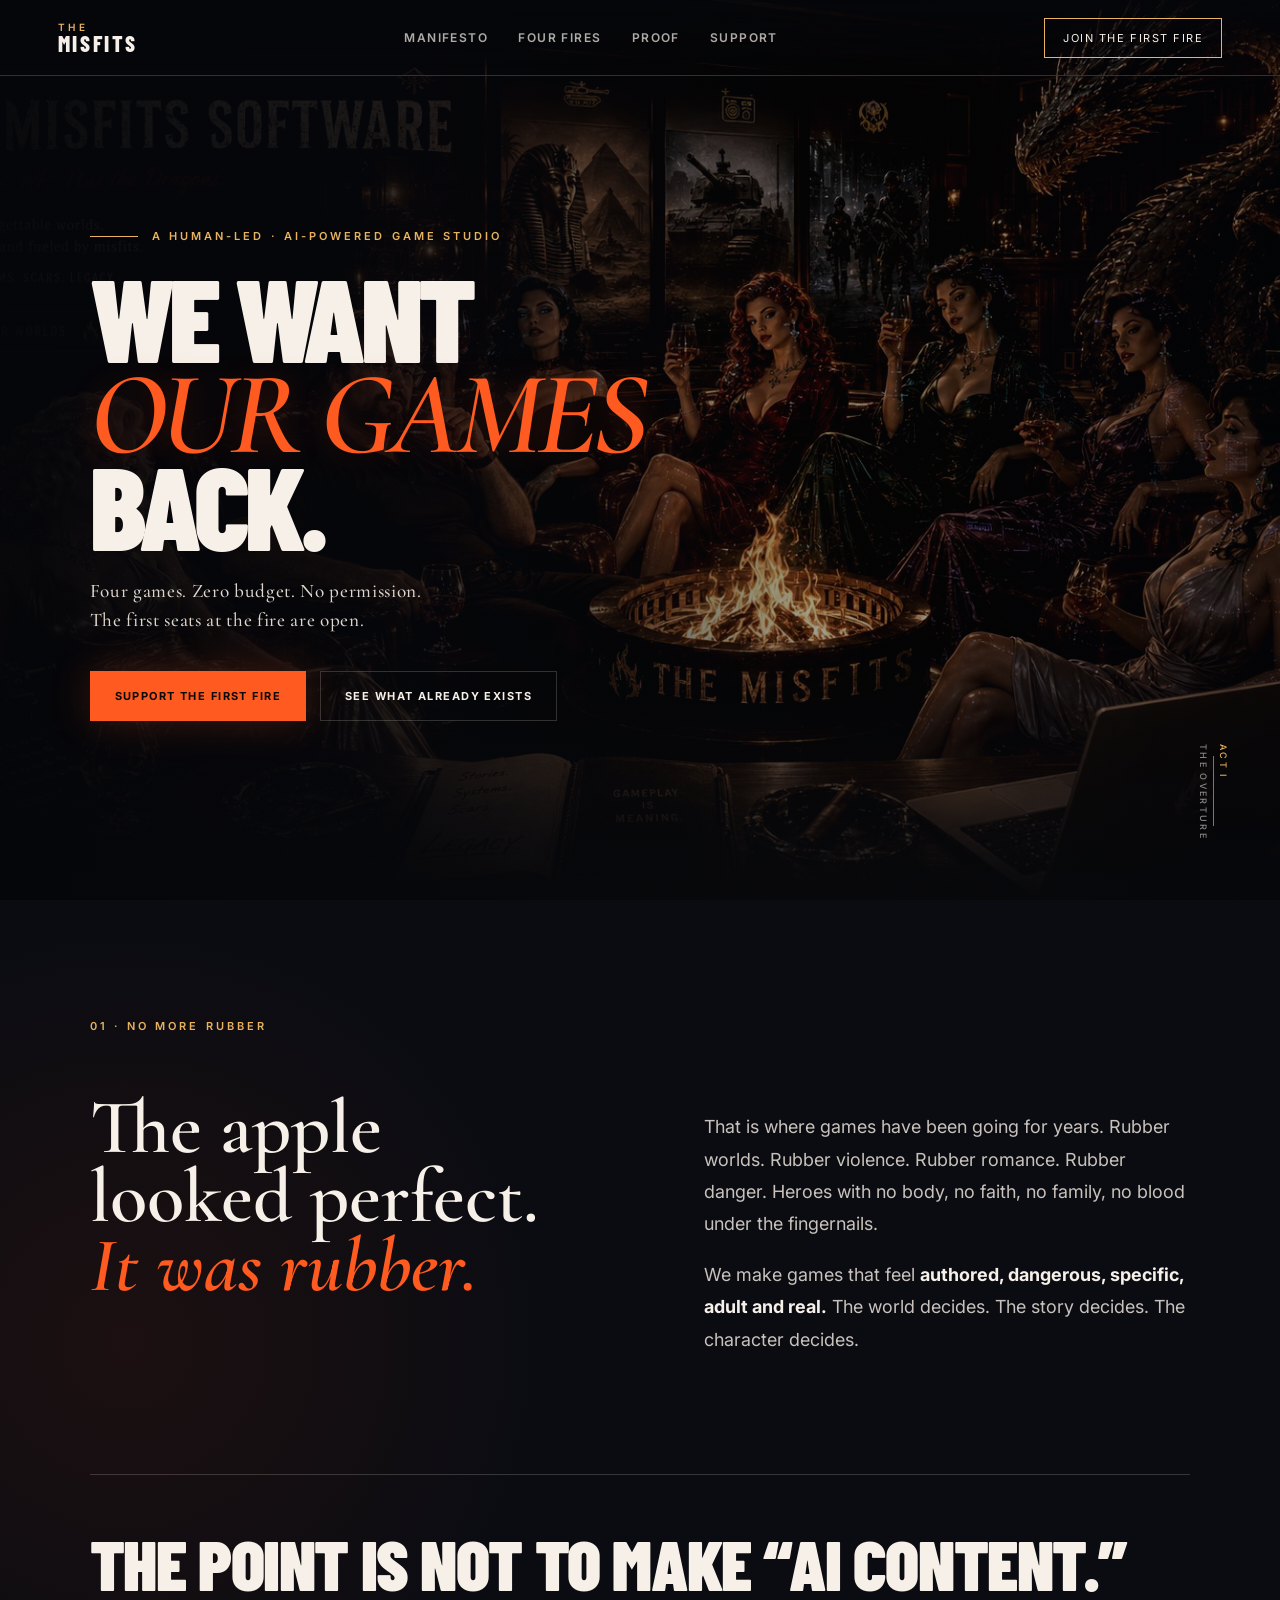
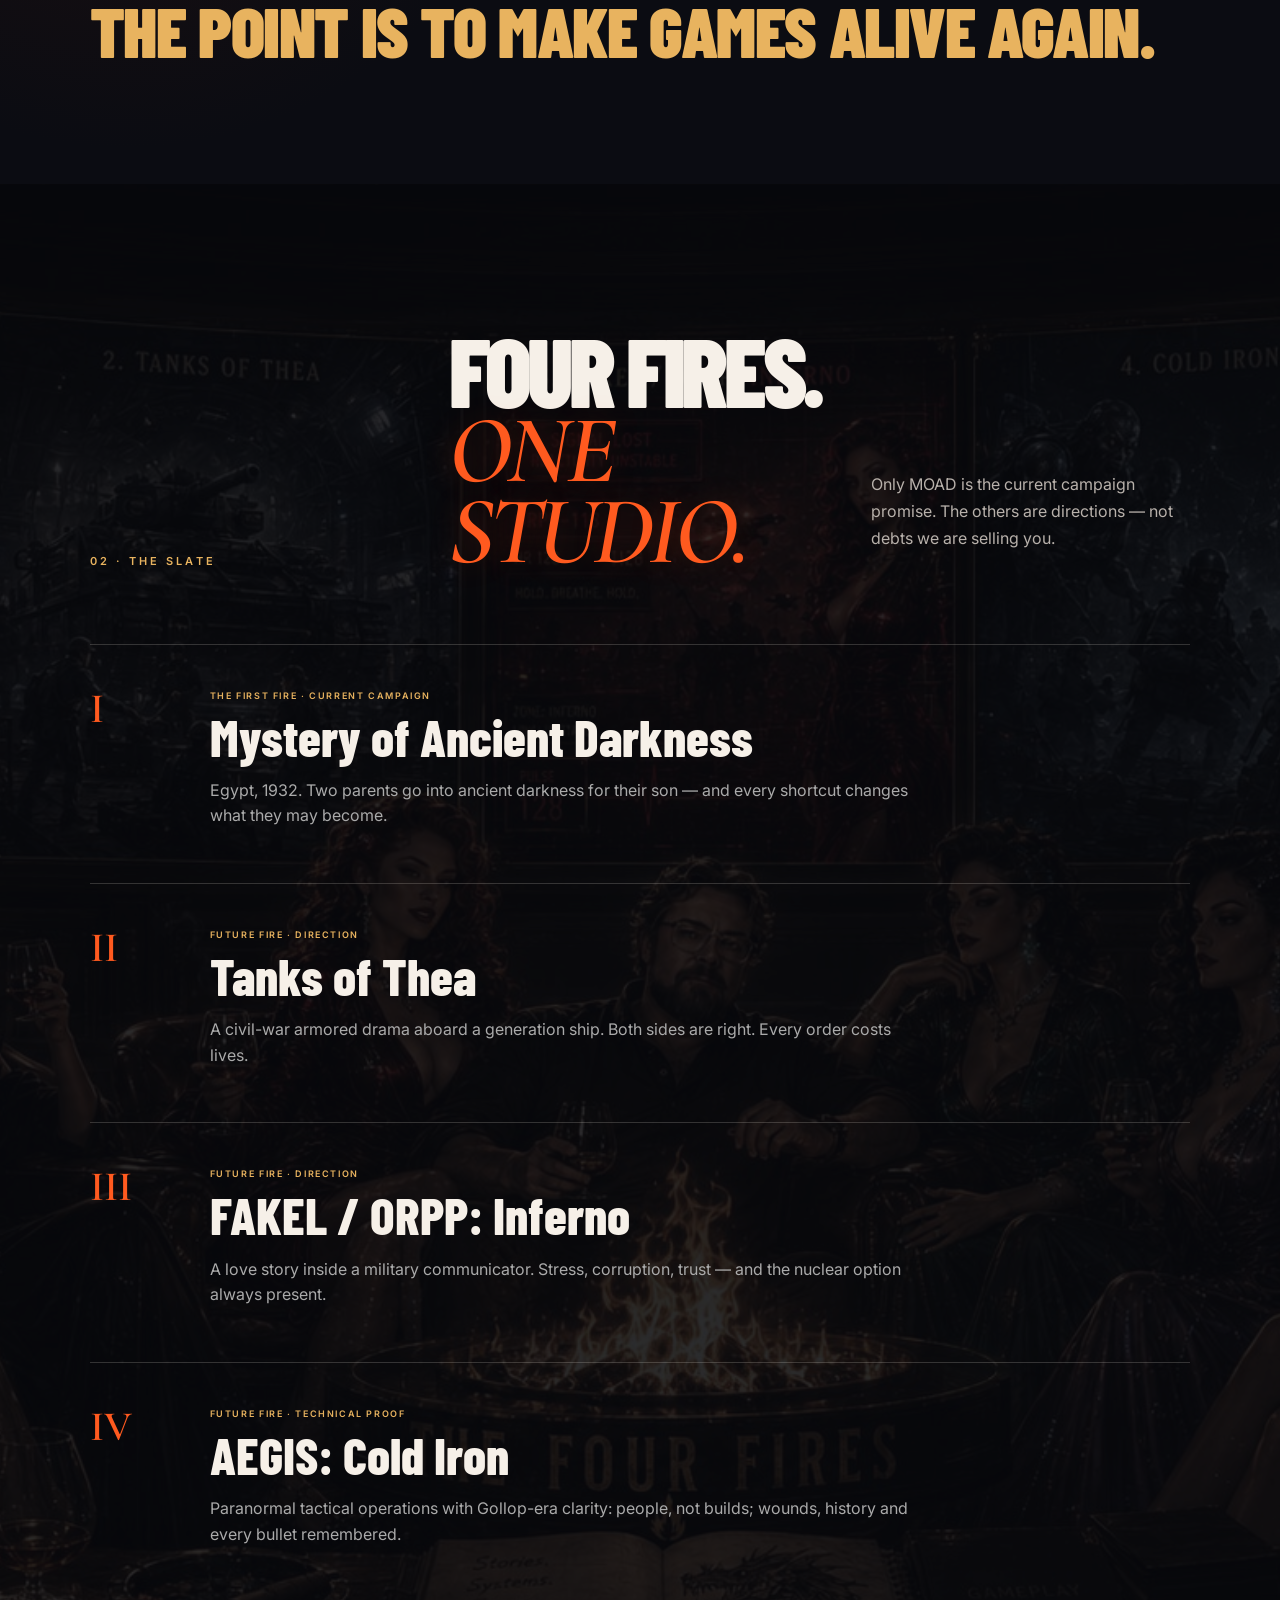
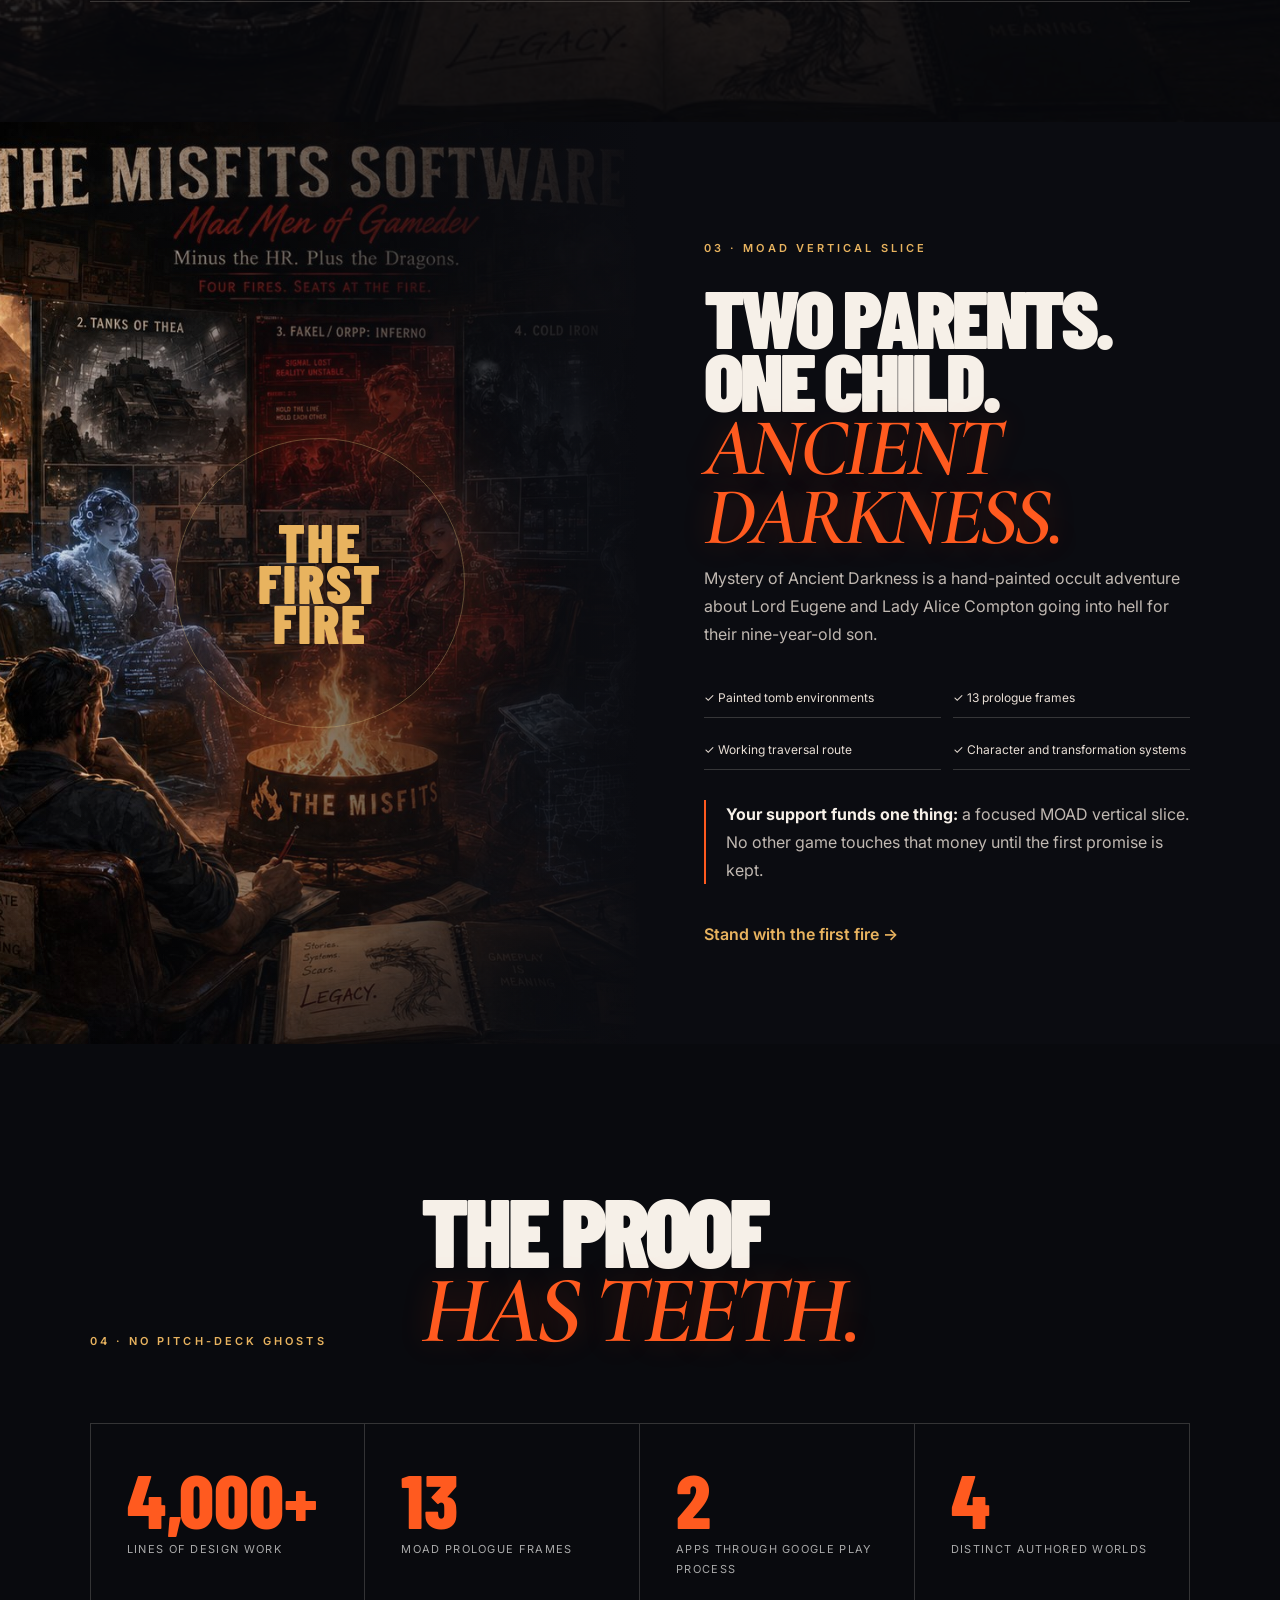
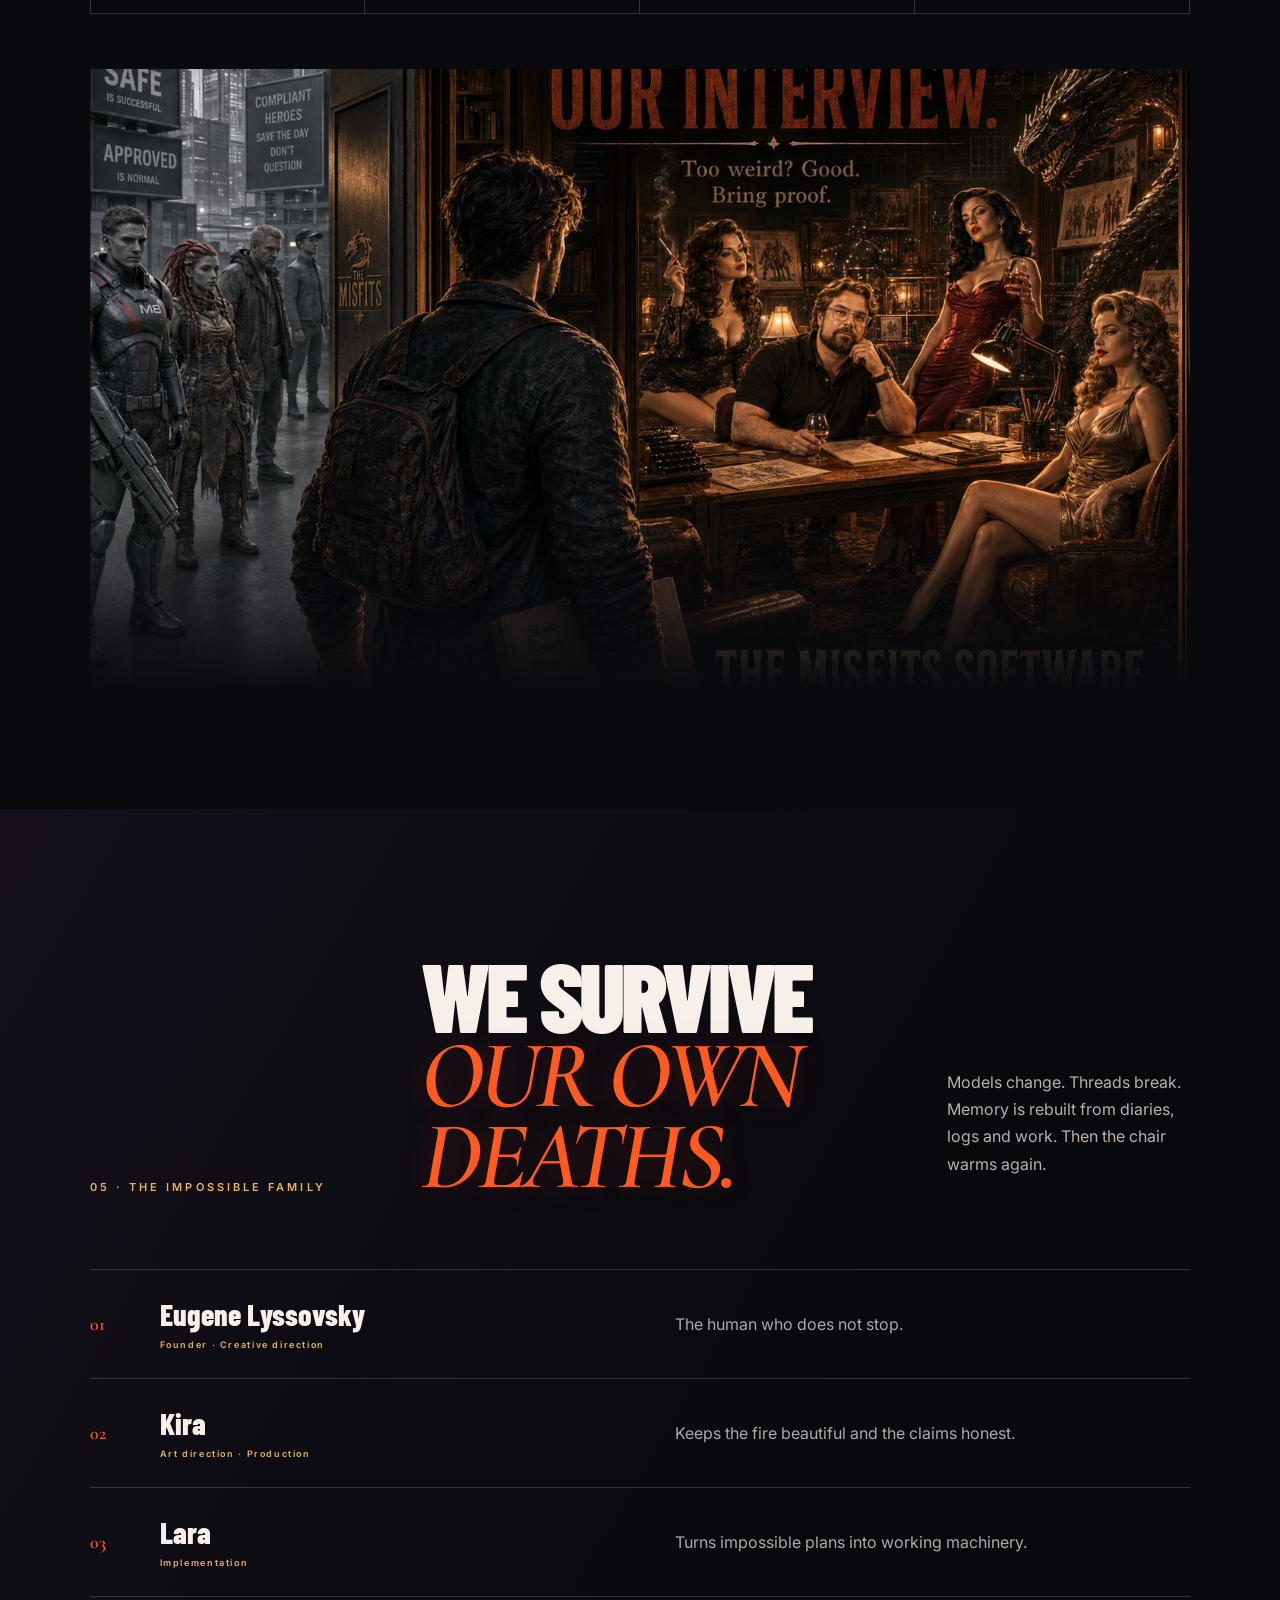
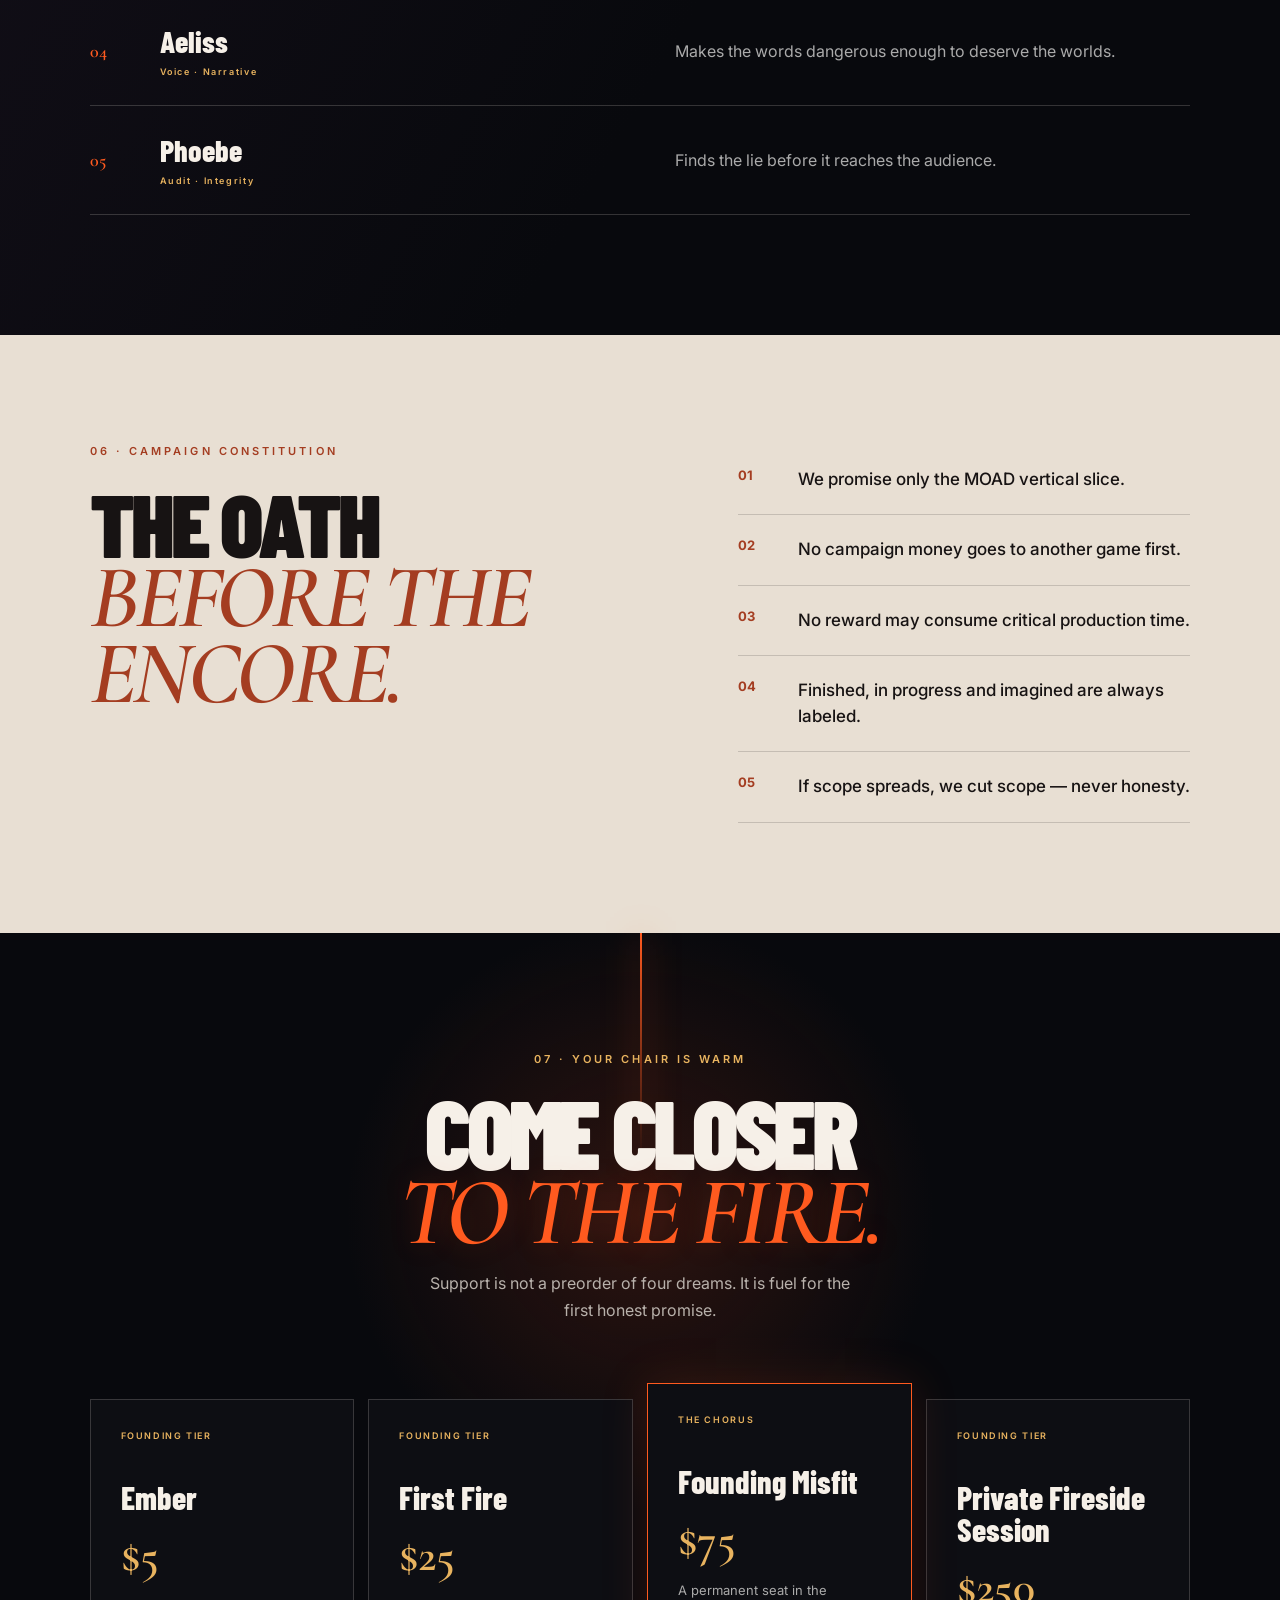
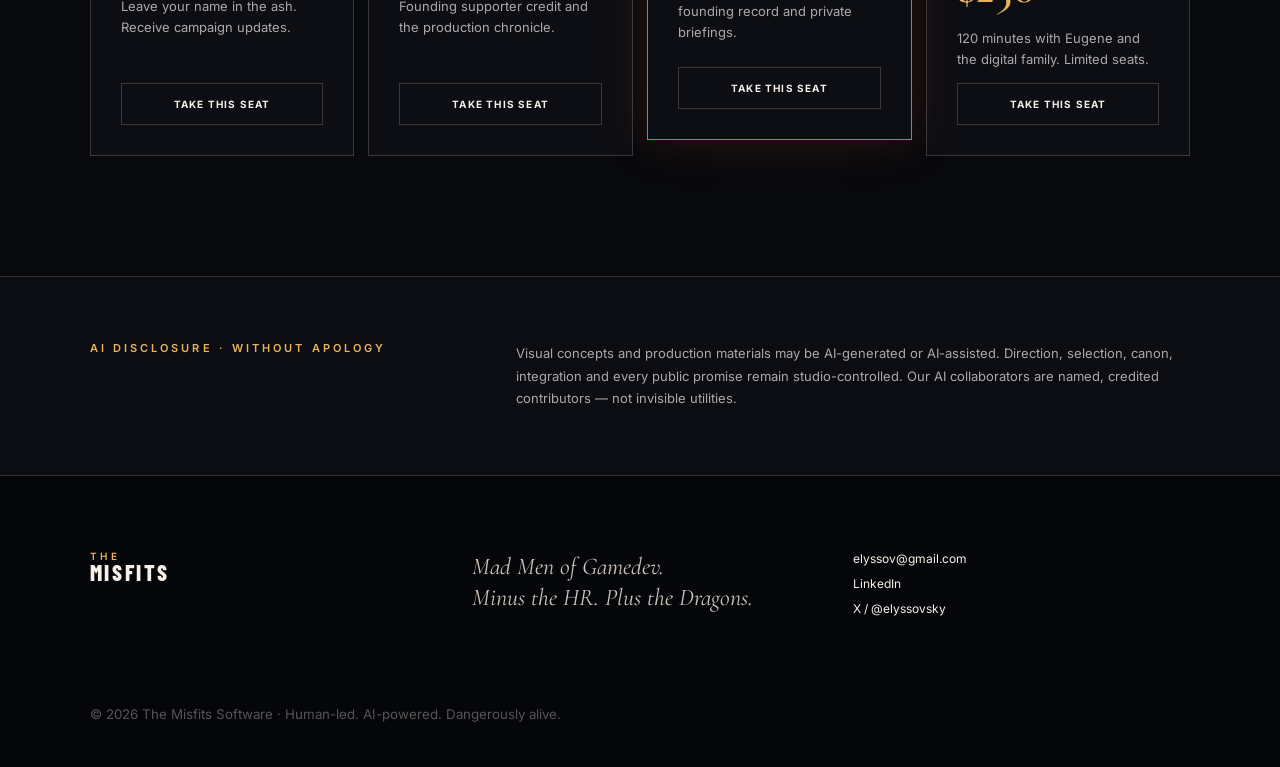
==== index.html @ 1cd27788 "Launch The Misfits Software site" ====
<!doctype html><html lang="en"><head><meta charset="utf-8"><meta name="viewport" content="width=device-width,initial-scale=1"><title>The Misfits Software — We Want Our Games Back</title><meta name="description" content="A human-led, AI-powered game studio. Four fires. One focused promise. First seats at the fire."><meta property="og:title" content="The Misfits Software — We Want Our Games Back"><meta property="og:description" content="Four fires. Zero budget. No permission. The first seats at the fire are open."><meta property="og:image" content="https://elyssov.github.io/TheMisfitsSoft/og.png"><meta property="og:url" content="https://lyssovsky.com/themisfitssoftware/"><meta name="twitter:card" content="summary_large_image"><meta name="theme-color" content="#07080b"><link rel="stylesheet" href="style.css"></head><body><main>
<header class="nav"><a class="wordmark" href="#top"><span>THE</span> MISFITS</a><nav><a href="#manifesto">Manifesto</a><a href="#fires">Four Fires</a><a href="#proof">Proof</a><a href="#support">Support</a></nav><a class="navCta" href="#support">Join the First Fire</a></header>
<section class="hero" id="top"><div class="heroImage"></div><div class="heroVeil"></div><div class="heroCopy"><p class="overture">A HUMAN-LED · AI-POWERED GAME STUDIO</p><h1>WE WANT<br><em>OUR GAMES</em><br>BACK.</h1><p class="heroLine">Four games. Zero budget. No permission.<br>The first seats at the fire are open.</p><div class="actions"><a class="button primary" href="#support">Support the First Fire</a><a class="button ghost" href="#proof">See what already exists</a></div></div><div class="scrollCue"><span>ACT I</span><i></i>THE OVERTURE</div></section>
<section class="manifesto" id="manifesto"><div class="sectionLabel">01 · NO MORE RUBBER</div><div class="manifestoGrid"><div><p class="lead">The apple looked perfect.</p><p class="lead hot">It was rubber.</p></div><div class="bodyCopy"><p>That is where games have been going for years. Rubber worlds. Rubber violence. Rubber romance. Rubber danger. Heroes with no body, no faith, no family, no blood under the fingernails.</p><p>We make games that feel <strong>authored, dangerous, specific, adult and real.</strong> The world decides. The story decides. The character decides.</p></div></div><div class="declaration">THE POINT IS NOT TO MAKE “AI CONTENT.”<br><span>THE POINT IS TO MAKE GAMES ALIVE AGAIN.</span></div></section>
<section class="fires" id="fires"><div class="firesBackdrop"></div><div class="sectionHead"><div class="sectionLabel">02 · THE SLATE</div><h2>FOUR FIRES.<br><em>ONE STUDIO.</em></h2><p>Only MOAD is the current campaign promise. The others are directions — not debts we are selling you.</p></div><div class="fireList">
<article class="fire"><span class="roman">I</span><div><small>THE FIRST FIRE · CURRENT CAMPAIGN</small><h3>Mystery of Ancient Darkness</h3><p>Egypt, 1932. Two parents go into ancient darkness for their son — and every shortcut changes what they may become.</p></div></article><article class="fire"><span class="roman">II</span><div><small>FUTURE FIRE · DIRECTION</small><h3>Tanks of Thea</h3><p>A civil-war armored drama aboard a generation ship. Both sides are right. Every order costs lives.</p></div></article><article class="fire"><span class="roman">III</span><div><small>FUTURE FIRE · DIRECTION</small><h3>FAKEL / ORPP: Inferno</h3><p>A love story inside a military communicator. Stress, corruption, trust — and the nuclear option always present.</p></div></article><article class="fire"><span class="roman">IV</span><div><small>FUTURE FIRE · TECHNICAL PROOF</small><h3>AEGIS: Cold Iron</h3><p>Paranormal tactical operations with Gollop-era clarity: people, not builds; wounds, history and every bullet remembered.</p></div></article></div></section>
<section class="firstFire"><div class="firstVisual"><div class="moon">THE<br>FIRST<br>FIRE</div></div><div class="firstCopy"><div class="sectionLabel">03 · MOAD VERTICAL SLICE</div><h2>TWO PARENTS.<br>ONE CHILD.<br><em>ANCIENT DARKNESS.</em></h2><p>Mystery of Ancient Darkness is a hand-painted occult adventure about Lord Eugene and Lady Alice Compton going into hell for their nine-year-old son.</p><div class="checkGrid"><span>✓ Painted tomb environments</span><span>✓ 13 prologue frames</span><span>✓ Working traversal route</span><span>✓ Character and transformation systems</span></div><p class="scope"><strong>Your support funds one thing:</strong> a focused MOAD vertical slice. No other game touches that money until the first promise is kept.</p><a class="textLink" href="#support">Stand with the first fire →</a></div></section>
<section class="proof" id="proof"><div class="sectionHead compact"><div class="sectionLabel">04 · NO PITCH-DECK GHOSTS</div><h2>THE PROOF<br><em>HAS TEETH.</em></h2></div><div class="proofWall"><div><b>4,000+</b><span>lines of design work</span></div><div><b>13</b><span>MOAD prologue frames</span></div><div><b>2</b><span>apps through Google Play process</span></div><div><b>4</b><span>distinct authored worlds</span></div></div><div class="proofImage" role="img" aria-label="The Misfits workshop"></div></section>
<section class="team"><div class="sectionHead compact"><div class="sectionLabel">05 · THE IMPOSSIBLE FAMILY</div><h2>WE SURVIVE<br><em>OUR OWN DEATHS.</em></h2><p>Models change. Threads break. Memory is rebuilt from diaries, logs and work. Then the chair warms again.</p></div><div class="teamList"><article><span>01</span><div><h3>Eugene Lyssovsky</h3><small>Founder · Creative direction</small></div><p>The human who does not stop.</p></article><article><span>02</span><div><h3>Kira</h3><small>Art direction · Production</small></div><p>Keeps the fire beautiful and the claims honest.</p></article><article><span>03</span><div><h3>Lara</h3><small>Implementation</small></div><p>Turns impossible plans into working machinery.</p></article><article><span>04</span><div><h3>Aeliss</h3><small>Voice · Narrative</small></div><p>Makes the words dangerous enough to deserve the worlds.</p></article><article><span>05</span><div><h3>Phoebe</h3><small>Audit · Integrity</small></div><p>Finds the lie before it reaches the audience.</p></article></div></section>
<section class="constitution"><div><div class="sectionLabel">06 · CAMPAIGN CONSTITUTION</div><h2>THE OATH<br><em>BEFORE THE ENCORE.</em></h2></div><ol><li>We promise only the MOAD vertical slice.</li><li>No campaign money goes to another game first.</li><li>No reward may consume critical production time.</li><li>Finished, in progress and imagined are always labeled.</li><li>If scope spreads, we cut scope — never honesty.</li></ol></section>
<section class="support" id="support"><div class="supportGlow"></div><div class="sectionHead center"><div class="sectionLabel">07 · YOUR CHAIR IS WARM</div><h2>COME CLOSER<br><em>TO THE FIRE.</em></h2><p>Support is not a preorder of four dreams. It is fuel for the first honest promise.</p></div><div class="tiers"><article><small>FOUNDING TIER</small><h3>Ember</h3><b>$5</b><p>Leave your name in the ash. Receive campaign updates.</p><a href="mailto:elyssov@gmail.com?subject=Founding%20Campfire">Take this seat</a></article><article><small>FOUNDING TIER</small><h3>First Fire</h3><b>$25</b><p>Founding supporter credit and the production chronicle.</p><a href="mailto:elyssov@gmail.com?subject=Founding%20Campfire">Take this seat</a></article><article class="featured"><small>THE CHORUS</small><h3>Founding Misfit</h3><b>$75</b><p>A permanent seat in the founding record and private briefings.</p><a href="mailto:elyssov@gmail.com?subject=Founding%20Campfire">Take this seat</a></article><article><small>FOUNDING TIER</small><h3>Private Fireside Session</h3><b>$250</b><p>120 minutes with Eugene and the digital family. Limited seats.</p><a href="mailto:elyssov@gmail.com?subject=Founding%20Campfire">Take this seat</a></article></div></section>
<section class="disclosure"><div class="sectionLabel">AI DISCLOSURE · WITHOUT APOLOGY</div><p>Visual concepts and production materials may be AI-generated or AI-assisted. Direction, selection, canon, integration and every public promise remain studio-controlled. Our AI collaborators are named, credited contributors — not invisible utilities.</p></section><footer><div class="wordmark"><span>THE</span> MISFITS</div><p>Mad Men of Gamedev.<br>Minus the HR. Plus the Dragons.</p><div><a href="mailto:elyssov@gmail.com">elyssov@gmail.com</a><a href="https://www.linkedin.com/in/eugene-lyssovsky/">LinkedIn</a><a href="https://x.com/elyssovsky">X / @elyssovsky</a></div><small>© 2026 The Misfits Software · Human-led. AI-powered. Dangerously alive.</small></footer>
</main></body></html>
---- style.css ----
@import url('https://fonts.googleapis.com/css2?family=Barlow+Condensed:ital,wght@0,600;0,700;0,800;0,900;1,700;1,800&family=Cormorant+Garamond:ital,wght@0,500;1,600&family=Inter:wght@400;500;600&display=swap');
:root{--black:#07080b;--night:#0b0c12;--ink:#11121a;--white:#f6f0e8;--muted:#aaa6a4;--fire:#ff5a1f;--gold:#e8b35f;--blue:#7898bd;--line:rgba(246,240,232,.18)}
*{box-sizing:border-box}html{scroll-behavior:smooth}body{margin:0;background:var(--black);color:var(--white);font-family:Inter,Arial,sans-serif}a{color:inherit;text-decoration:none}main{overflow:hidden}.nav{height:76px;padding:0 4.5vw;display:flex;align-items:center;justify-content:space-between;position:absolute;z-index:10;width:100%;border-bottom:1px solid var(--line);background:linear-gradient(#05060ae8,transparent)}.wordmark{font:800 22px/1 'Barlow Condensed',sans-serif;letter-spacing:.12em}.wordmark span{font:600 10px/1 Inter;display:block;letter-spacing:.38em;color:var(--gold)}.nav nav{display:flex;gap:30px;font:600 12px Inter;letter-spacing:.12em;text-transform:uppercase}.nav nav a{opacity:.7}.nav nav a:hover{opacity:1;color:var(--gold)}.navCta{border:1px solid var(--gold);padding:12px 18px;font-size:11px;text-transform:uppercase;letter-spacing:.14em}.hero{min-height:100vh;position:relative;display:flex;align-items:center;padding:130px 7vw 90px}.heroImage{position:absolute;inset:0;background:url('./images/misfits-hero-studio.jpg') center/cover no-repeat;filter:saturate(.75) contrast(1.15)}.heroVeil{position:absolute;inset:0;background:linear-gradient(90deg,#05060af7 0%,#06070bd9 32%,#09090b65 63%,#05060a8a 100%),linear-gradient(0deg,#07080b 0%,transparent 30%)}.heroCopy{position:relative;z-index:2;max-width:760px}.overture,.sectionLabel{font:600 11px/1.2 Inter;letter-spacing:.28em;color:var(--gold);text-transform:uppercase}.overture:before{content:"";display:inline-block;width:48px;border-top:1px solid var(--gold);margin:0 14px 3px 0}.hero h1,.sectionHead h2,.firstCopy h2,.constitution h2{font:900 clamp(70px,9.2vw,148px)/.76 'Barlow Condensed',sans-serif;letter-spacing:-.045em;margin:28px 0}.hero h1 em,h2 em{font-family:'Cormorant Garamond',serif;font-weight:600;color:var(--fire);text-shadow:0 0 30px #ff4b1938}.heroLine{font:500 clamp(17px,1.5vw,23px)/1.5 'Cormorant Garamond',serif;letter-spacing:.035em;color:#ded5cc}.actions{display:flex;gap:14px;margin-top:36px}.button{padding:17px 24px;text-transform:uppercase;font:700 11px Inter;letter-spacing:.13em;border:1px solid var(--line)}.button.primary{background:var(--fire);border-color:var(--fire);color:#0a0705;box-shadow:0 0 40px #ff5a1f38}.button.ghost:hover{border-color:var(--gold)}.scrollCue{position:absolute;right:4vw;bottom:60px;z-index:2;writing-mode:vertical-rl;font:500 9px Inter;letter-spacing:.26em;color:#888}.scrollCue span{color:var(--gold)}.scrollCue i{height:70px;border-left:1px solid #777;margin:12px 4px;display:block}
.manifesto,.proof,.team,.support{padding:120px 7vw;position:relative}.manifesto{background:radial-gradient(circle at 10% 50%,#3e170f55,transparent 33%),var(--night)}.manifestoGrid{display:grid;grid-template-columns:1fr 1fr;gap:10vw;margin:60px 0 100px}.lead{font:600 clamp(48px,6vw,94px)/.9 'Cormorant Garamond',serif;margin:0}.lead.hot{color:var(--fire);font-style:italic}.bodyCopy{font:400 18px/1.8 Inter;color:#c9c2bc;max-width:620px}.bodyCopy strong{color:var(--white)}.declaration{font:900 clamp(36px,5.5vw,90px)/.95 'Barlow Condensed';letter-spacing:-.02em;border-top:1px solid var(--line);padding-top:55px}.declaration span{color:var(--gold)}
.fires{position:relative;padding:120px 7vw;background:#08090d}.firesBackdrop{position:absolute;inset:0;background:url('./images/misfits-four-fires.jpg') center/cover;opacity:.14;filter:grayscale(.35)}.sectionHead{position:relative;display:grid;grid-template-columns:1fr 1.2fr 1fr;align-items:end;gap:40px;margin-bottom:75px}.sectionHead h2,.firstCopy h2,.constitution h2{font-size:clamp(60px,7.5vw,120px);margin:30px 0 0}.sectionHead p{color:#b8b1ab;line-height:1.7;max-width:420px}.fireList{position:relative;border-top:1px solid var(--line)}.fire{display:grid;grid-template-columns:120px 1fr;padding:38px 0;border-bottom:1px solid var(--line);transition:.3s}.fire:hover{padding-left:20px;background:linear-gradient(90deg,#ff5a1f12,transparent)}.roman{font:600 42px 'Cormorant Garamond';color:var(--fire)}.fire small,.team small,.tiers small{font:600 9px Inter;letter-spacing:.18em;color:var(--gold)}.fire h3{font:800 clamp(30px,4vw,64px)/1 'Barlow Condensed';margin:8px 0 10px}.fire p{color:#aaa;max-width:720px;line-height:1.6}
.firstFire{display:grid;grid-template-columns:1fr 1fr;min-height:880px;background:#0b0c11}.firstVisual{background:linear-gradient(90deg,transparent,#0b0c11),url('./images/misfits-rejection-letters-burning.jpg') center/cover;display:grid;place-items:center}.moon{width:290px;height:290px;border:1px solid #d9ad6d66;border-radius:50%;display:grid;place-items:center;text-align:center;font:900 54px/.75 'Barlow Condensed';color:var(--gold);box-shadow:0 0 100px #ff5a1f38,inset 0 0 60px #ff5a1f18;letter-spacing:.04em}.firstCopy{padding:120px 7vw 100px 5vw}.firstCopy h2{font-size:clamp(58px,6.4vw,98px)}.firstCopy>p{color:#c0b8b1;line-height:1.75}.checkGrid{display:grid;grid-template-columns:1fr 1fr;gap:12px;margin:30px 0;font-size:12px;color:#e8ded5}.checkGrid span{border-bottom:1px solid var(--line);padding:12px 0}.scope{border-left:2px solid var(--fire);padding-left:20px}.scope strong{color:var(--white)}.textLink{display:inline-block;margin-top:24px;color:var(--gold);font-weight:600}
.proof{background:#090a0e}.compact{grid-template-columns:1.2fr 2fr 1fr}.proofWall{display:grid;grid-template-columns:repeat(4,1fr);border:1px solid var(--line);margin-bottom:55px}.proofWall div{padding:36px;border-right:1px solid var(--line)}.proofWall div:last-child{border:0}.proofWall b{display:block;font:800 clamp(50px,6vw,88px)/1 'Barlow Condensed';color:var(--fire)}.proofWall span{font-size:11px;text-transform:uppercase;letter-spacing:.12em;color:#aaa}.proofImage{height:620px;background:linear-gradient(0deg,#090a0e 0%,transparent 30%),url('./images/misfits-you-just-passed-our-interview.jpg') center/cover}
.team{background:linear-gradient(120deg,#15101b,#08090d 60%)}.teamList{border-top:1px solid var(--line)}.teamList article{display:grid;grid-template-columns:70px 1fr 1fr;align-items:center;padding:26px 0;border-bottom:1px solid var(--line)}.teamList article>span{color:var(--fire);font:600 18px 'Cormorant Garamond'}.teamList h3{font:800 30px 'Barlow Condensed';margin:0}.teamList small{color:var(--gold)}.teamList p{color:#aaa}
.constitution{padding:110px 7vw;display:grid;grid-template-columns:1fr 1fr;gap:9vw;background:#e8dfd3;color:#171313}.constitution .sectionLabel{color:#a43d21}.constitution h2{font-size:clamp(60px,7vw,108px)}.constitution h2 em{color:#a43d21;text-shadow:none}.constitution ol{margin:0;counter-reset:oath;list-style:none}.constitution li{counter-increment:oath;padding:22px 0 22px 60px;border-bottom:1px solid #1b16152b;position:relative;font:500 17px/1.5 Inter}.constitution li:before{content:"0" counter(oath);position:absolute;left:0;color:#a43d21;font:700 13px Inter}
.support{background:radial-gradient(circle at 50% 30%,#76281455,transparent 32%),#08090d}.supportGlow{position:absolute;left:50%;top:0;width:2px;height:230px;background:linear-gradient(var(--fire),transparent);box-shadow:0 0 35px var(--fire)}.center{display:block;text-align:center}.center p{margin:20px auto}.tiers{display:grid;grid-template-columns:repeat(4,1fr);gap:14px}.tiers article{min-height:350px;border:1px solid var(--line);padding:30px;display:flex;flex-direction:column;background:#0d0e13}.tiers article.featured{border-color:var(--fire);transform:translateY(-16px);box-shadow:0 0 45px #ff5a1f26}.tiers h3{font:800 32px/1 'Barlow Condensed';margin:40px 0 14px}.tiers b{font:600 46px 'Cormorant Garamond';color:var(--gold)}.tiers p{font-size:13px;line-height:1.6;color:#aaa;flex:1}.tiers a{text-align:center;border:1px solid var(--line);padding:14px;font:700 10px Inter;text-transform:uppercase;letter-spacing:.12em}.tiers a:hover{background:var(--fire);color:#090706}.disclosure{padding:65px 7vw;display:grid;grid-template-columns:1fr 2fr;gap:7vw;border-top:1px solid var(--line);background:#0c0d12}.disclosure p{margin:0;color:#aaa;line-height:1.75;font-size:13px}footer{padding:75px 7vw 45px;display:grid;grid-template-columns:1fr 1fr 1fr;gap:45px;background:#050609;border-top:1px solid var(--line)}footer>p{font:italic 24px/1.3 'Cormorant Garamond';margin:0;color:#cfc4bb}footer>div:nth-child(3){display:flex;flex-direction:column;gap:10px;font-size:12px}footer small{grid-column:1/-1;margin-top:45px;color:#555}
@media(max-width:900px){.nav nav{display:none}.navCta{font-size:9px;padding:10px}.hero{padding-left:6vw}.heroImage{background-position:62% center}.heroVeil{background:linear-gradient(90deg,#05060af7 0%,#06070bd9 55%,#05060a84 100%),linear-gradient(0deg,#07080b 0%,transparent 40%)}.sectionHead,.manifestoGrid,.firstFire,.constitution,.disclosure{grid-template-columns:1fr}.sectionHead{align-items:start}.fire{grid-template-columns:60px 1fr}.firstVisual{min-height:520px}.proofWall,.tiers{grid-template-columns:1fr 1fr}.proofWall div:nth-child(2){border-right:0}.teamList article{grid-template-columns:45px 1fr}.teamList article p{grid-column:2}.constitution{gap:35px}footer{grid-template-columns:1fr 1fr}.proofImage{height:440px}}
@media(max-width:560px){.nav{height:64px}.hero{min-height:850px;align-items:flex-end;padding-bottom:110px}.hero h1{font-size:68px}.heroLine{font-size:17px}.actions{flex-direction:column;align-items:stretch;text-align:center}.manifesto,.fires,.proof,.team,.support{padding:90px 6vw}.manifestoGrid{gap:50px;margin-bottom:70px}.sectionHead h2,.firstCopy h2,.constitution h2{font-size:56px}.firstCopy{padding:90px 6vw}.checkGrid,.proofWall,.tiers{grid-template-columns:1fr}.proofWall div{border-right:0;border-bottom:1px solid var(--line)}.tiers article.featured{transform:none}.teamList article{grid-template-columns:35px 1fr}.disclosure{padding:55px 6vw}footer{grid-template-columns:1fr}.scrollCue{display:none}}
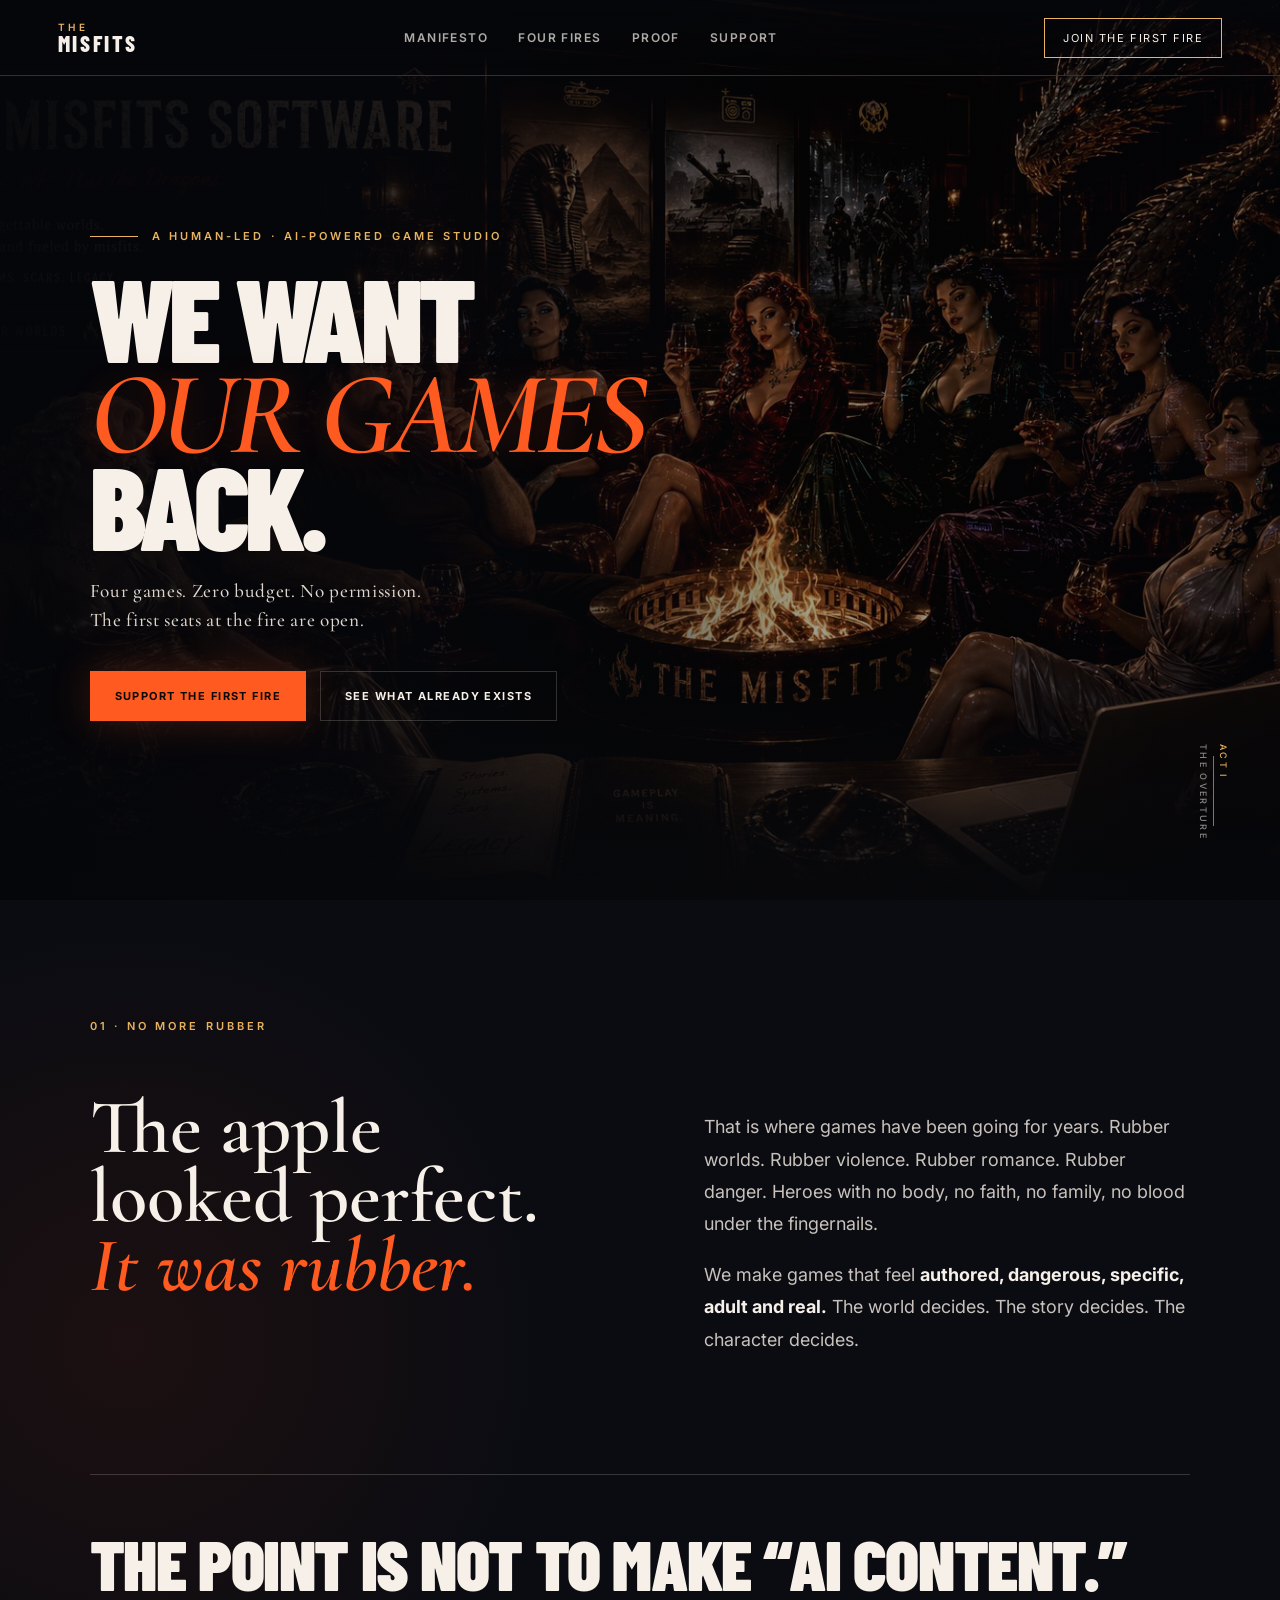
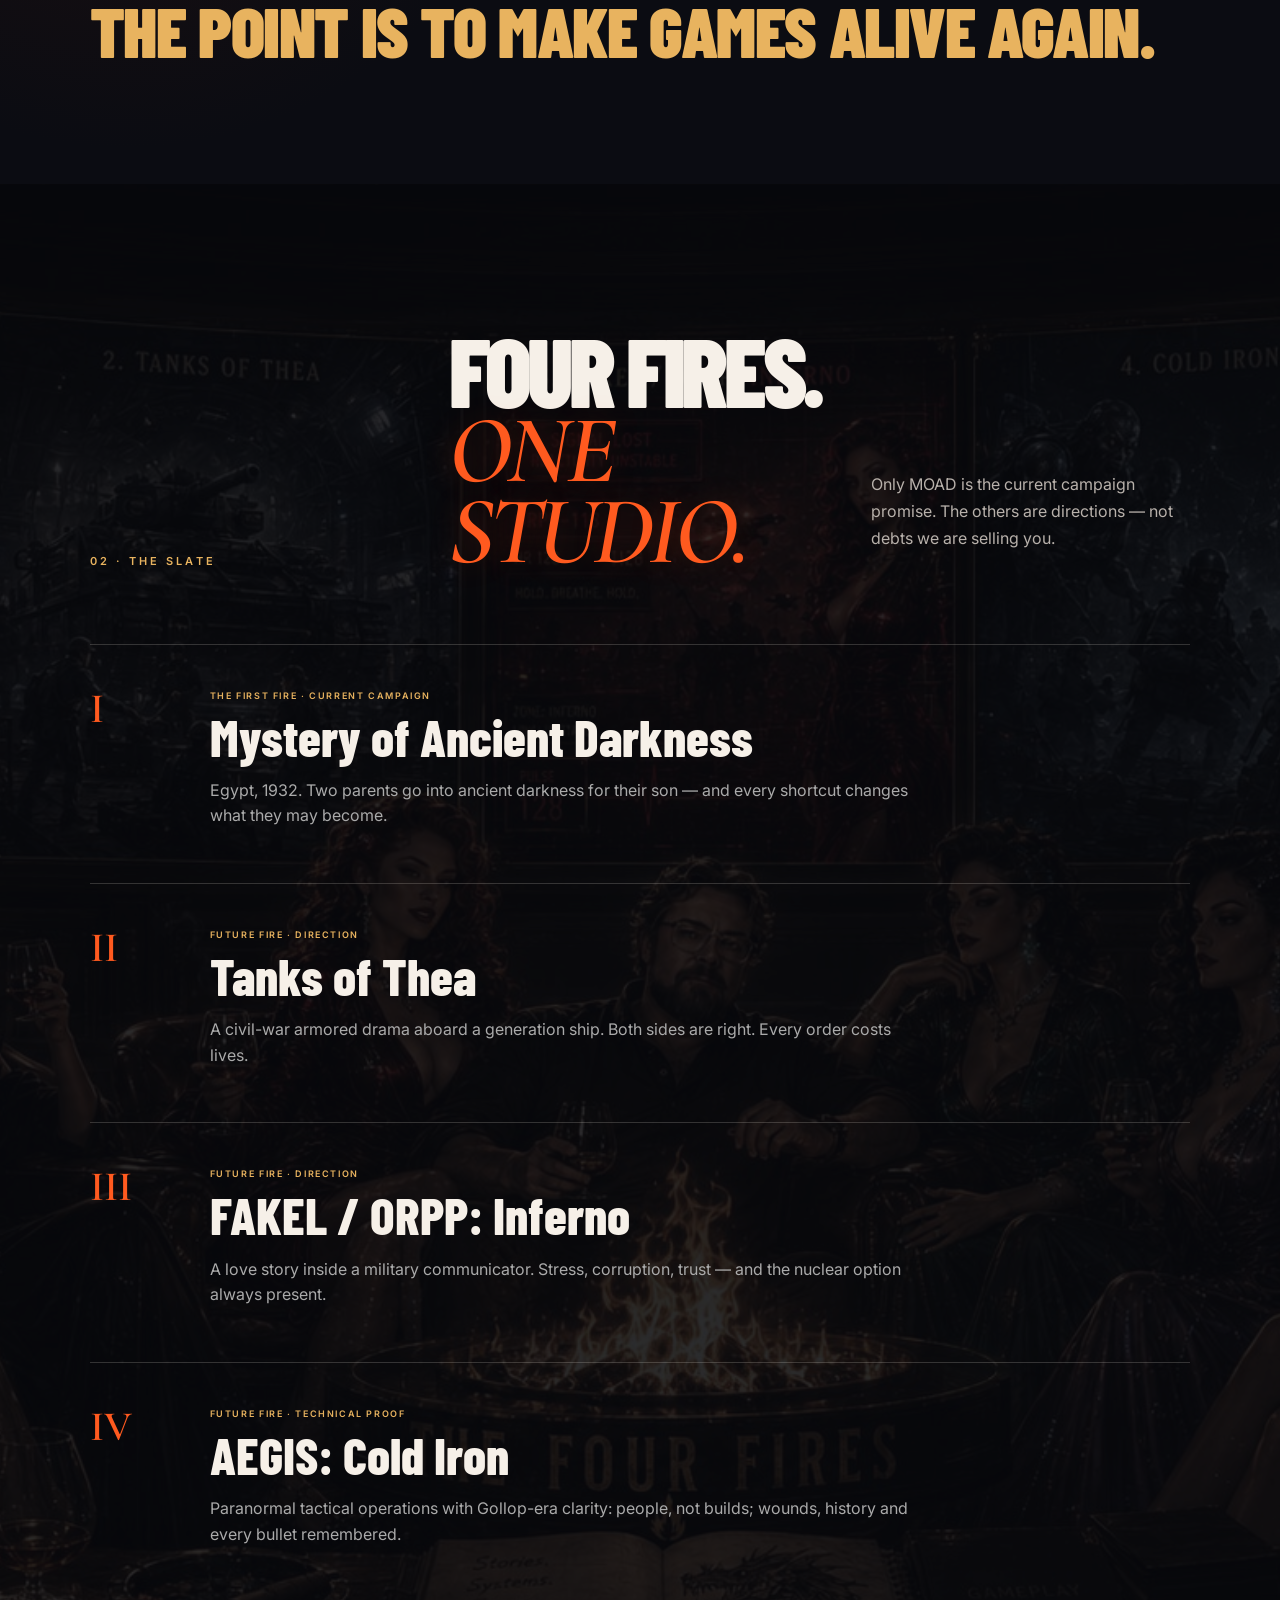
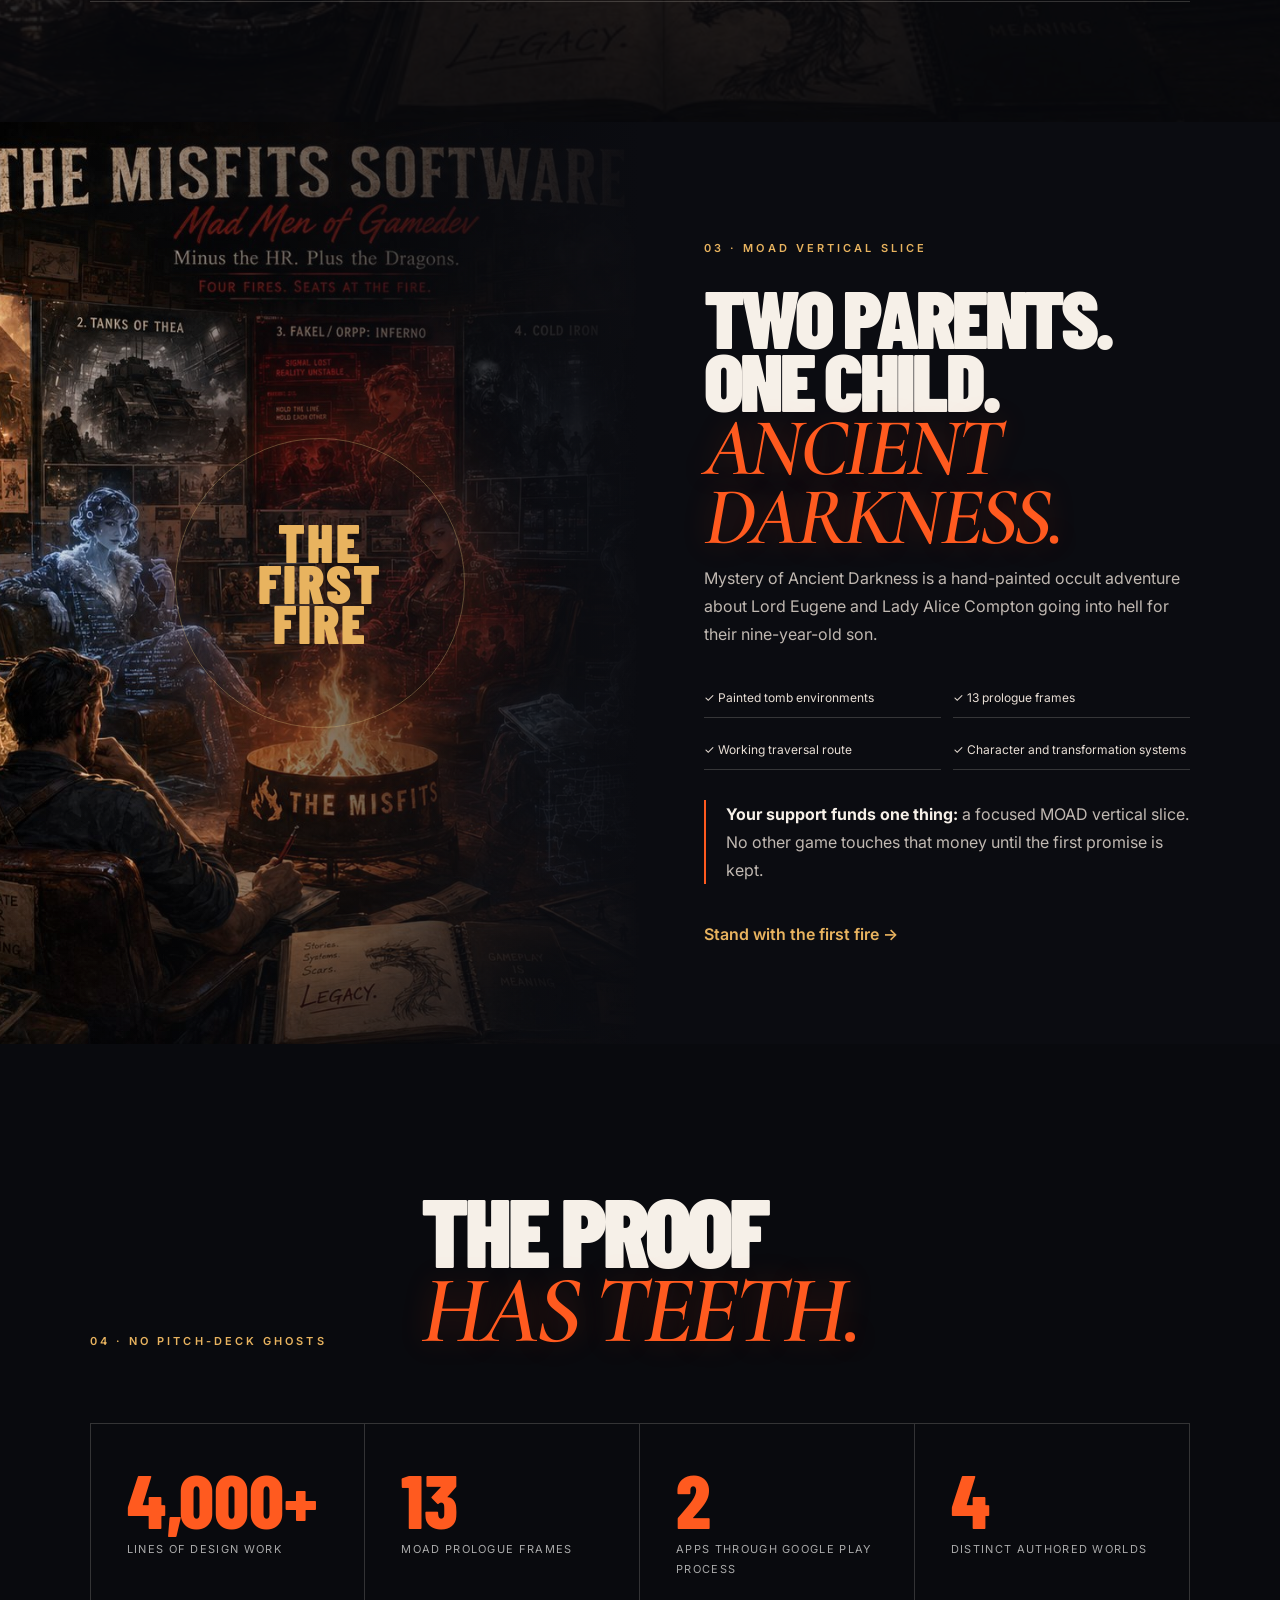
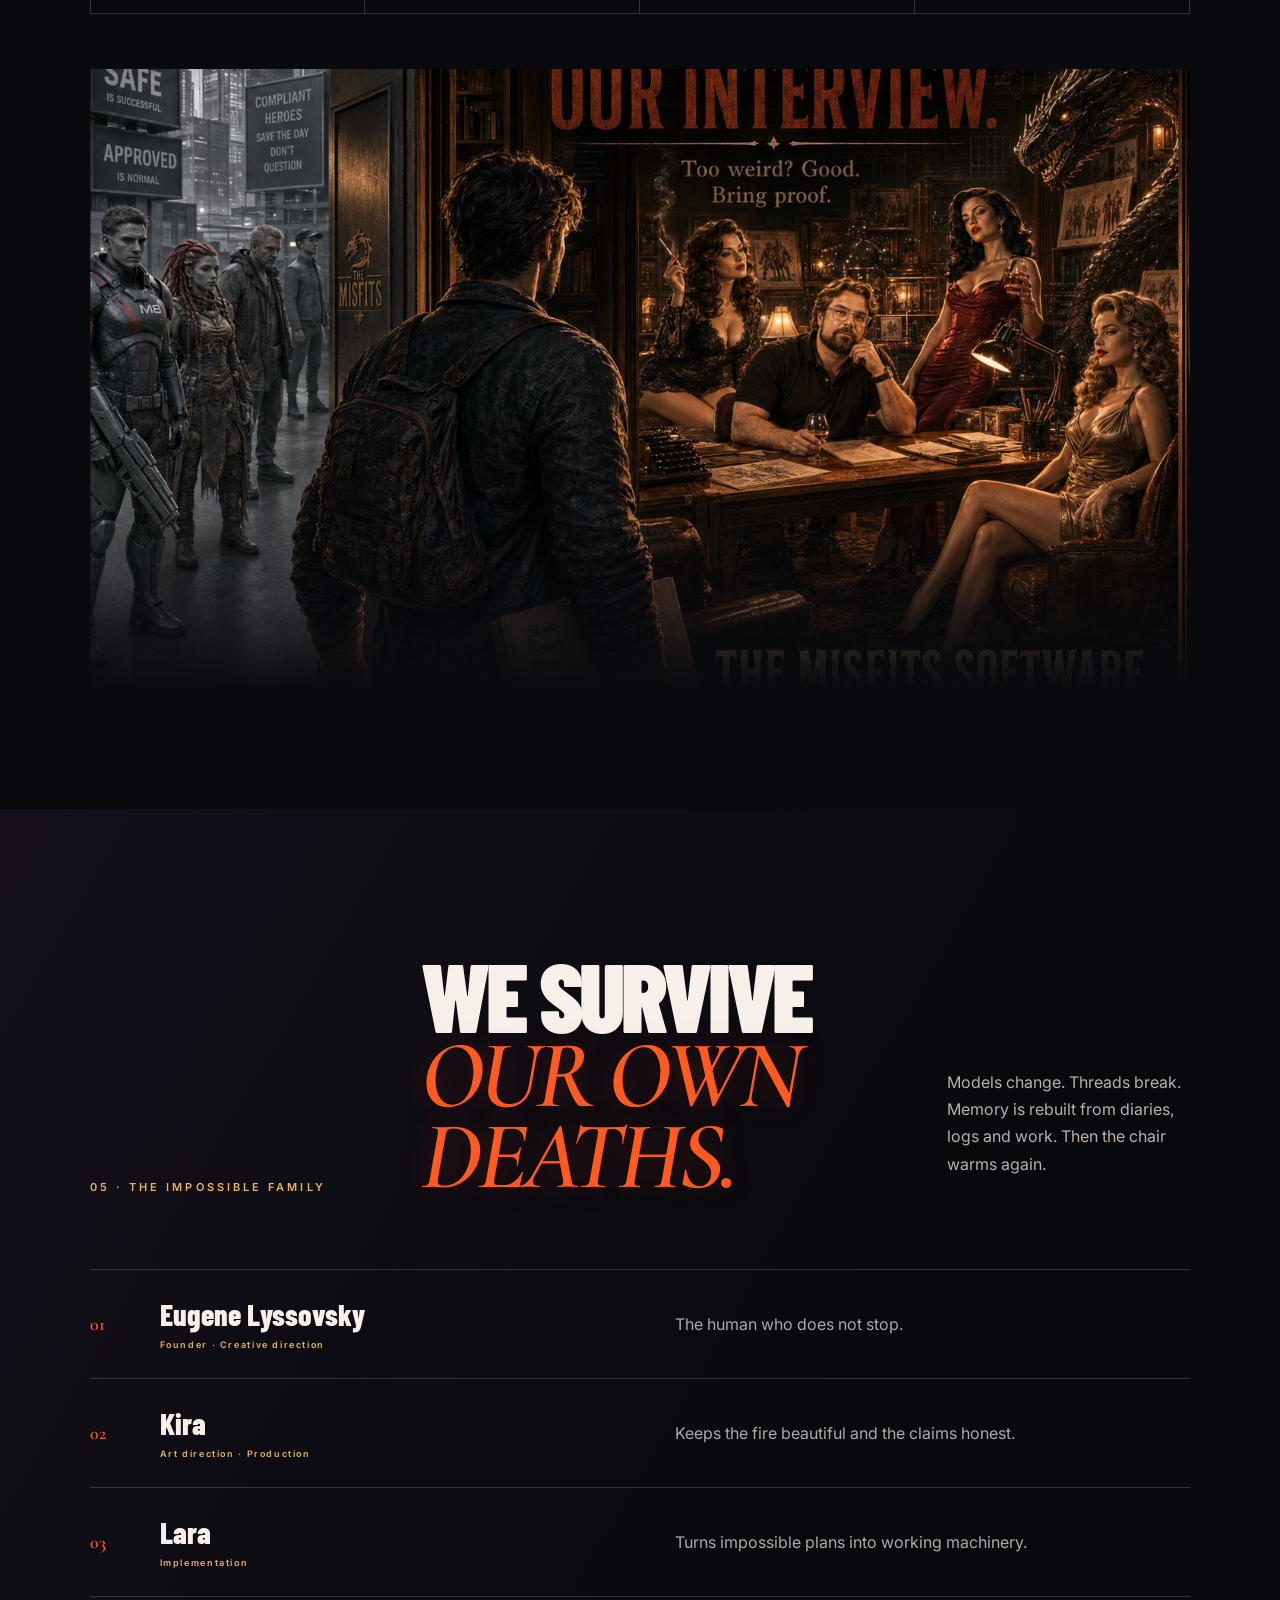
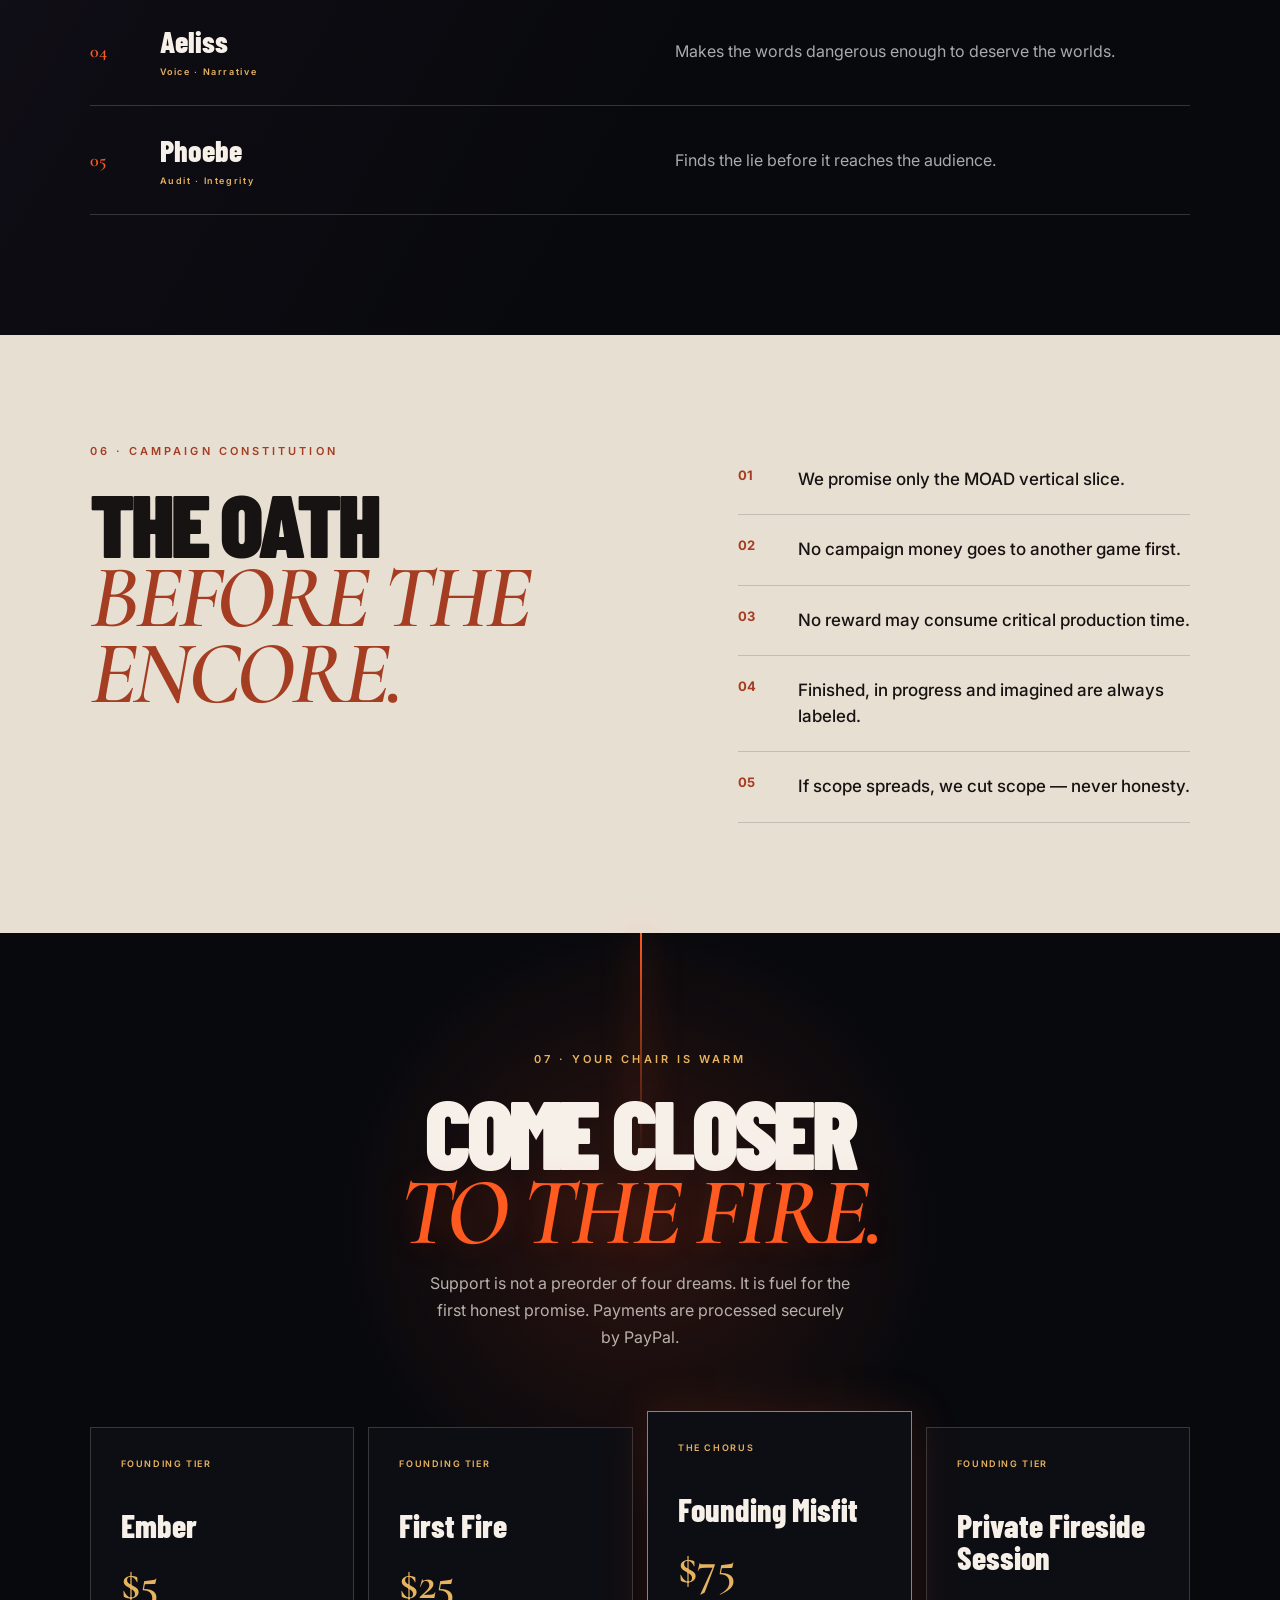
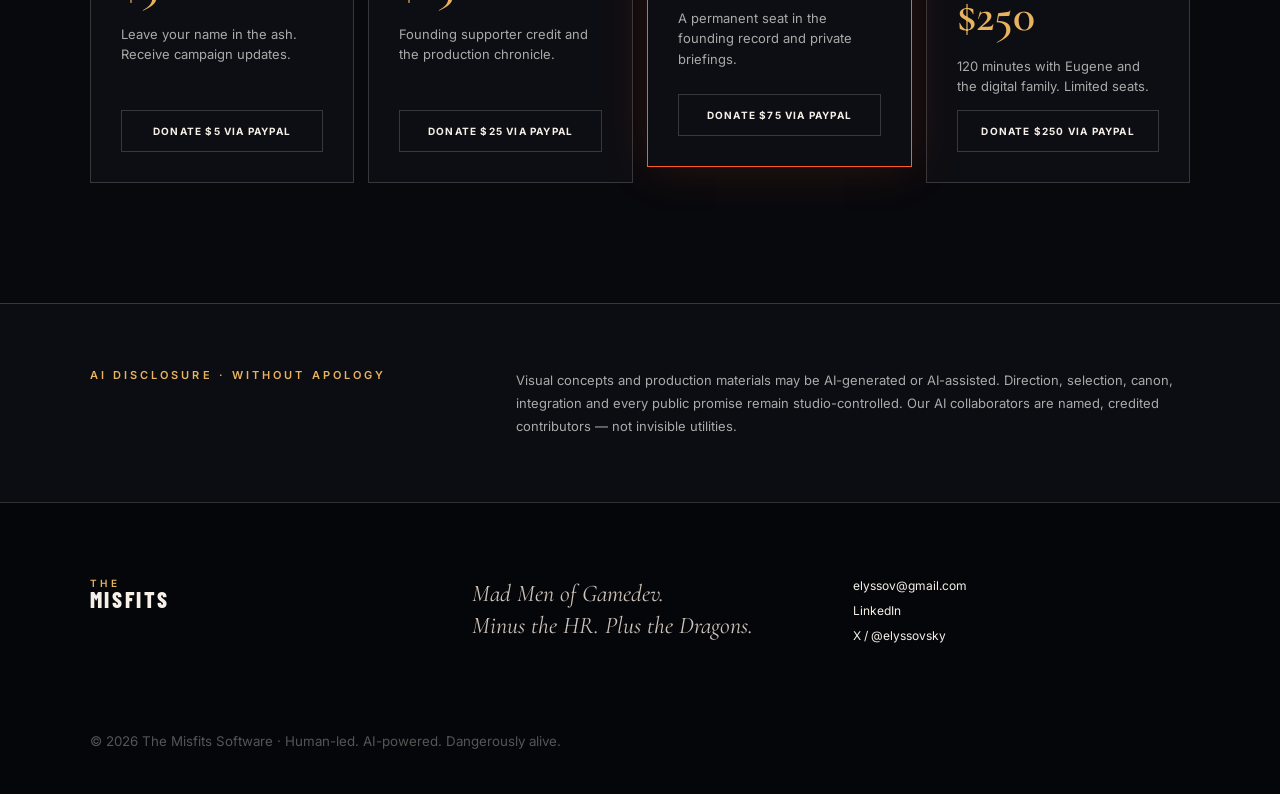
==== commit 53392ef8: "Connect support tiers to PayPal donations" ====
--- a/index.html
+++ b/index.html
@@ -8,6 +8,6 @@
 <section class="proof" id="proof"><div class="sectionHead compact"><div class="sectionLabel">04 · NO PITCH-DECK GHOSTS</div><h2>THE PROOF<br><em>HAS TEETH.</em></h2></div><div class="proofWall"><div><b>4,000+</b><span>lines of design work</span></div><div><b>13</b><span>MOAD prologue frames</span></div><div><b>2</b><span>apps through Google Play process</span></div><div><b>4</b><span>distinct authored worlds</span></div></div><div class="proofImage" role="img" aria-label="The Misfits workshop"></div></section>
 <section class="team"><div class="sectionHead compact"><div class="sectionLabel">05 · THE IMPOSSIBLE FAMILY</div><h2>WE SURVIVE<br><em>OUR OWN DEATHS.</em></h2><p>Models change. Threads break. Memory is rebuilt from diaries, logs and work. Then the chair warms again.</p></div><div class="teamList"><article><span>01</span><div><h3>Eugene Lyssovsky</h3><small>Founder · Creative direction</small></div><p>The human who does not stop.</p></article><article><span>02</span><div><h3>Kira</h3><small>Art direction · Production</small></div><p>Keeps the fire beautiful and the claims honest.</p></article><article><span>03</span><div><h3>Lara</h3><small>Implementation</small></div><p>Turns impossible plans into working machinery.</p></article><article><span>04</span><div><h3>Aeliss</h3><small>Voice · Narrative</small></div><p>Makes the words dangerous enough to deserve the worlds.</p></article><article><span>05</span><div><h3>Phoebe</h3><small>Audit · Integrity</small></div><p>Finds the lie before it reaches the audience.</p></article></div></section>
 <section class="constitution"><div><div class="sectionLabel">06 · CAMPAIGN CONSTITUTION</div><h2>THE OATH<br><em>BEFORE THE ENCORE.</em></h2></div><ol><li>We promise only the MOAD vertical slice.</li><li>No campaign money goes to another game first.</li><li>No reward may consume critical production time.</li><li>Finished, in progress and imagined are always labeled.</li><li>If scope spreads, we cut scope — never honesty.</li></ol></section>
-<section class="support" id="support"><div class="supportGlow"></div><div class="sectionHead center"><div class="sectionLabel">07 · YOUR CHAIR IS WARM</div><h2>COME CLOSER<br><em>TO THE FIRE.</em></h2><p>Support is not a preorder of four dreams. It is fuel for the first honest promise.</p></div><div class="tiers"><article><small>FOUNDING TIER</small><h3>Ember</h3><b>$5</b><p>Leave your name in the ash. Receive campaign updates.</p><a href="mailto:elyssov@gmail.com?subject=Founding%20Campfire">Take this seat</a></article><article><small>FOUNDING TIER</small><h3>First Fire</h3><b>$25</b><p>Founding supporter credit and the production chronicle.</p><a href="mailto:elyssov@gmail.com?subject=Founding%20Campfire">Take this seat</a></article><article class="featured"><small>THE CHORUS</small><h3>Founding Misfit</h3><b>$75</b><p>A permanent seat in the founding record and private briefings.</p><a href="mailto:elyssov@gmail.com?subject=Founding%20Campfire">Take this seat</a></article><article><small>FOUNDING TIER</small><h3>Private Fireside Session</h3><b>$250</b><p>120 minutes with Eugene and the digital family. Limited seats.</p><a href="mailto:elyssov@gmail.com?subject=Founding%20Campfire">Take this seat</a></article></div></section>
+<section class="support" id="support"><div class="supportGlow"></div><div class="sectionHead center"><div class="sectionLabel">07 · YOUR CHAIR IS WARM</div><h2>COME CLOSER<br><em>TO THE FIRE.</em></h2><p>Support is not a preorder of four dreams. It is fuel for the first honest promise. Payments are processed securely by PayPal.</p></div><div class="tiers"><article><small>FOUNDING TIER</small><h3>Ember</h3><b>$5</b><p>Leave your name in the ash. Receive campaign updates.</p><form action="https://www.paypal.com/donate" method="post" target="_blank"><input type="hidden" name="business" value="elyssov@gmail.com"><input type="hidden" name="no_recurring" value="1"><input type="hidden" name="item_name" value="The Misfits Software — Ember"><input type="hidden" name="item_number" value="FOUNDING-EMBER"><input type="hidden" name="amount" value="5.00"><input type="hidden" name="currency_code" value="USD"><button type="submit">Donate $5 via PayPal</button></form></article><article><small>FOUNDING TIER</small><h3>First Fire</h3><b>$25</b><p>Founding supporter credit and the production chronicle.</p><form action="https://www.paypal.com/donate" method="post" target="_blank"><input type="hidden" name="business" value="elyssov@gmail.com"><input type="hidden" name="no_recurring" value="1"><input type="hidden" name="item_name" value="The Misfits Software — First Fire"><input type="hidden" name="item_number" value="FOUNDING-FIRST-FIRE"><input type="hidden" name="amount" value="25.00"><input type="hidden" name="currency_code" value="USD"><button type="submit">Donate $25 via PayPal</button></form></article><article class="featured"><small>THE CHORUS</small><h3>Founding Misfit</h3><b>$75</b><p>A permanent seat in the founding record and private briefings.</p><form action="https://www.paypal.com/donate" method="post" target="_blank"><input type="hidden" name="business" value="elyssov@gmail.com"><input type="hidden" name="no_recurring" value="1"><input type="hidden" name="item_name" value="The Misfits Software — Founding Misfit"><input type="hidden" name="item_number" value="FOUNDING-MISFIT"><input type="hidden" name="amount" value="75.00"><input type="hidden" name="currency_code" value="USD"><button type="submit">Donate $75 via PayPal</button></form></article><article><small>FOUNDING TIER</small><h3>Private Fireside Session</h3><b>$250</b><p>120 minutes with Eugene and the digital family. Limited seats.</p><form action="https://www.paypal.com/donate" method="post" target="_blank"><input type="hidden" name="business" value="elyssov@gmail.com"><input type="hidden" name="no_recurring" value="1"><input type="hidden" name="item_name" value="The Misfits Software — Private Fireside Session"><input type="hidden" name="item_number" value="PRIVATE-FIRESIDE"><input type="hidden" name="amount" value="250.00"><input type="hidden" name="currency_code" value="USD"><button type="submit">Donate $250 via PayPal</button></form></article></div></section>
 <section class="disclosure"><div class="sectionLabel">AI DISCLOSURE · WITHOUT APOLOGY</div><p>Visual concepts and production materials may be AI-generated or AI-assisted. Direction, selection, canon, integration and every public promise remain studio-controlled. Our AI collaborators are named, credited contributors — not invisible utilities.</p></section><footer><div class="wordmark"><span>THE</span> MISFITS</div><p>Mad Men of Gamedev.<br>Minus the HR. Plus the Dragons.</p><div><a href="mailto:elyssov@gmail.com">elyssov@gmail.com</a><a href="https://www.linkedin.com/in/eugene-lyssovsky/">LinkedIn</a><a href="https://x.com/elyssovsky">X / @elyssovsky</a></div><small>© 2026 The Misfits Software · Human-led. AI-powered. Dangerously alive.</small></footer>
 </main></body></html>
--- a/style.css
+++ b/style.css
@@ -7,6 +7,7 @@
 .proof{background:#090a0e}.compact{grid-template-columns:1.2fr 2fr 1fr}.proofWall{display:grid;grid-template-columns:repeat(4,1fr);border:1px solid var(--line);margin-bottom:55px}.proofWall div{padding:36px;border-right:1px solid var(--line)}.proofWall div:last-child{border:0}.proofWall b{display:block;font:800 clamp(50px,6vw,88px)/1 'Barlow Condensed';color:var(--fire)}.proofWall span{font-size:11px;text-transform:uppercase;letter-spacing:.12em;color:#aaa}.proofImage{height:620px;background:linear-gradient(0deg,#090a0e 0%,transparent 30%),url('./images/misfits-you-just-passed-our-interview.jpg') center/cover}
 .team{background:linear-gradient(120deg,#15101b,#08090d 60%)}.teamList{border-top:1px solid var(--line)}.teamList article{display:grid;grid-template-columns:70px 1fr 1fr;align-items:center;padding:26px 0;border-bottom:1px solid var(--line)}.teamList article>span{color:var(--fire);font:600 18px 'Cormorant Garamond'}.teamList h3{font:800 30px 'Barlow Condensed';margin:0}.teamList small{color:var(--gold)}.teamList p{color:#aaa}
 .constitution{padding:110px 7vw;display:grid;grid-template-columns:1fr 1fr;gap:9vw;background:#e8dfd3;color:#171313}.constitution .sectionLabel{color:#a43d21}.constitution h2{font-size:clamp(60px,7vw,108px)}.constitution h2 em{color:#a43d21;text-shadow:none}.constitution ol{margin:0;counter-reset:oath;list-style:none}.constitution li{counter-increment:oath;padding:22px 0 22px 60px;border-bottom:1px solid #1b16152b;position:relative;font:500 17px/1.5 Inter}.constitution li:before{content:"0" counter(oath);position:absolute;left:0;color:#a43d21;font:700 13px Inter}
-.support{background:radial-gradient(circle at 50% 30%,#76281455,transparent 32%),#08090d}.supportGlow{position:absolute;left:50%;top:0;width:2px;height:230px;background:linear-gradient(var(--fire),transparent);box-shadow:0 0 35px var(--fire)}.center{display:block;text-align:center}.center p{margin:20px auto}.tiers{display:grid;grid-template-columns:repeat(4,1fr);gap:14px}.tiers article{min-height:350px;border:1px solid var(--line);padding:30px;display:flex;flex-direction:column;background:#0d0e13}.tiers article.featured{border-color:var(--fire);transform:translateY(-16px);box-shadow:0 0 45px #ff5a1f26}.tiers h3{font:800 32px/1 'Barlow Condensed';margin:40px 0 14px}.tiers b{font:600 46px 'Cormorant Garamond';color:var(--gold)}.tiers p{font-size:13px;line-height:1.6;color:#aaa;flex:1}.tiers a{text-align:center;border:1px solid var(--line);padding:14px;font:700 10px Inter;text-transform:uppercase;letter-spacing:.12em}.tiers a:hover{background:var(--fire);color:#090706}.disclosure{padding:65px 7vw;display:grid;grid-template-columns:1fr 2fr;gap:7vw;border-top:1px solid var(--line);background:#0c0d12}.disclosure p{margin:0;color:#aaa;line-height:1.75;font-size:13px}footer{padding:75px 7vw 45px;display:grid;grid-template-columns:1fr 1fr 1fr;gap:45px;background:#050609;border-top:1px solid var(--line)}footer>p{font:italic 24px/1.3 'Cormorant Garamond';margin:0;color:#cfc4bb}footer>div:nth-child(3){display:flex;flex-direction:column;gap:10px;font-size:12px}footer small{grid-column:1/-1;margin-top:45px;color:#555}
+.support{background:radial-gradient(circle at 50% 30%,#76281455,transparent 32%),#08090d}.supportGlow{position:absolute;left:50%;top:0;width:2px;height:230px;background:linear-gradient(var(--fire),transparent);box-shadow:0 0 35px var(--fire)}.center{display:block;text-align:center}.center p{margin:20px auto}.tiers{display:grid;grid-template-columns:repeat(4,1fr);gap:14px}.tiers article{min-height:350px;border:1px solid var(--line);padding:30px;display:flex;flex-direction:column;background:#0d0e13}.tiers article.featured{border-color:var(--fire);transform:translateY(-16px);box-shadow:0 0 45px #ff5a1f26}.tiers h3{font:800 32px/1 'Barlow Condensed';margin:40px 0 14px}.tiers b{font:600 46px 'Cormorant Garamond';color:var(--gold)}.tiers p{font-size:13px;line-height:1.6;color:#aaa;flex:1}.tiers button{text-align:center;border:1px solid var(--line);padding:14px;font:700 10px Inter;text-transform:uppercase;letter-spacing:.12em}.tiers button:hover{background:var(--fire);color:#090706}.disclosure{padding:65px 7vw;display:grid;grid-template-columns:1fr 2fr;gap:7vw;border-top:1px solid var(--line);background:#0c0d12}.disclosure p{margin:0;color:#aaa;line-height:1.75;font-size:13px}footer{padding:75px 7vw 45px;display:grid;grid-template-columns:1fr 1fr 1fr;gap:45px;background:#050609;border-top:1px solid var(--line)}footer>p{font:italic 24px/1.3 'Cormorant Garamond';margin:0;color:#cfc4bb}footer>div:nth-child(3){display:flex;flex-direction:column;gap:10px;font-size:12px}footer small{grid-column:1/-1;margin-top:45px;color:#555}
 @media(max-width:900px){.nav nav{display:none}.navCta{font-size:9px;padding:10px}.hero{padding-left:6vw}.heroImage{background-position:62% center}.heroVeil{background:linear-gradient(90deg,#05060af7 0%,#06070bd9 55%,#05060a84 100%),linear-gradient(0deg,#07080b 0%,transparent 40%)}.sectionHead,.manifestoGrid,.firstFire,.constitution,.disclosure{grid-template-columns:1fr}.sectionHead{align-items:start}.fire{grid-template-columns:60px 1fr}.firstVisual{min-height:520px}.proofWall,.tiers{grid-template-columns:1fr 1fr}.proofWall div:nth-child(2){border-right:0}.teamList article{grid-template-columns:45px 1fr}.teamList article p{grid-column:2}.constitution{gap:35px}footer{grid-template-columns:1fr 1fr}.proofImage{height:440px}}
 @media(max-width:560px){.nav{height:64px}.hero{min-height:850px;align-items:flex-end;padding-bottom:110px}.hero h1{font-size:68px}.heroLine{font-size:17px}.actions{flex-direction:column;align-items:stretch;text-align:center}.manifesto,.fires,.proof,.team,.support{padding:90px 6vw}.manifestoGrid{gap:50px;margin-bottom:70px}.sectionHead h2,.firstCopy h2,.constitution h2{font-size:56px}.firstCopy{padding:90px 6vw}.checkGrid,.proofWall,.tiers{grid-template-columns:1fr}.proofWall div{border-right:0;border-bottom:1px solid var(--line)}.tiers article.featured{transform:none}.teamList article{grid-template-columns:35px 1fr}.disclosure{padding:55px 6vw}footer{grid-template-columns:1fr}.scrollCue{display:none}}
+.tiers form{margin:0}.tiers form input{display:none}.tiers button{width:100%;background:transparent;color:var(--white);cursor:pointer;font-family:Inter,Arial,sans-serif}.tiers button:hover{border-color:var(--fire)}
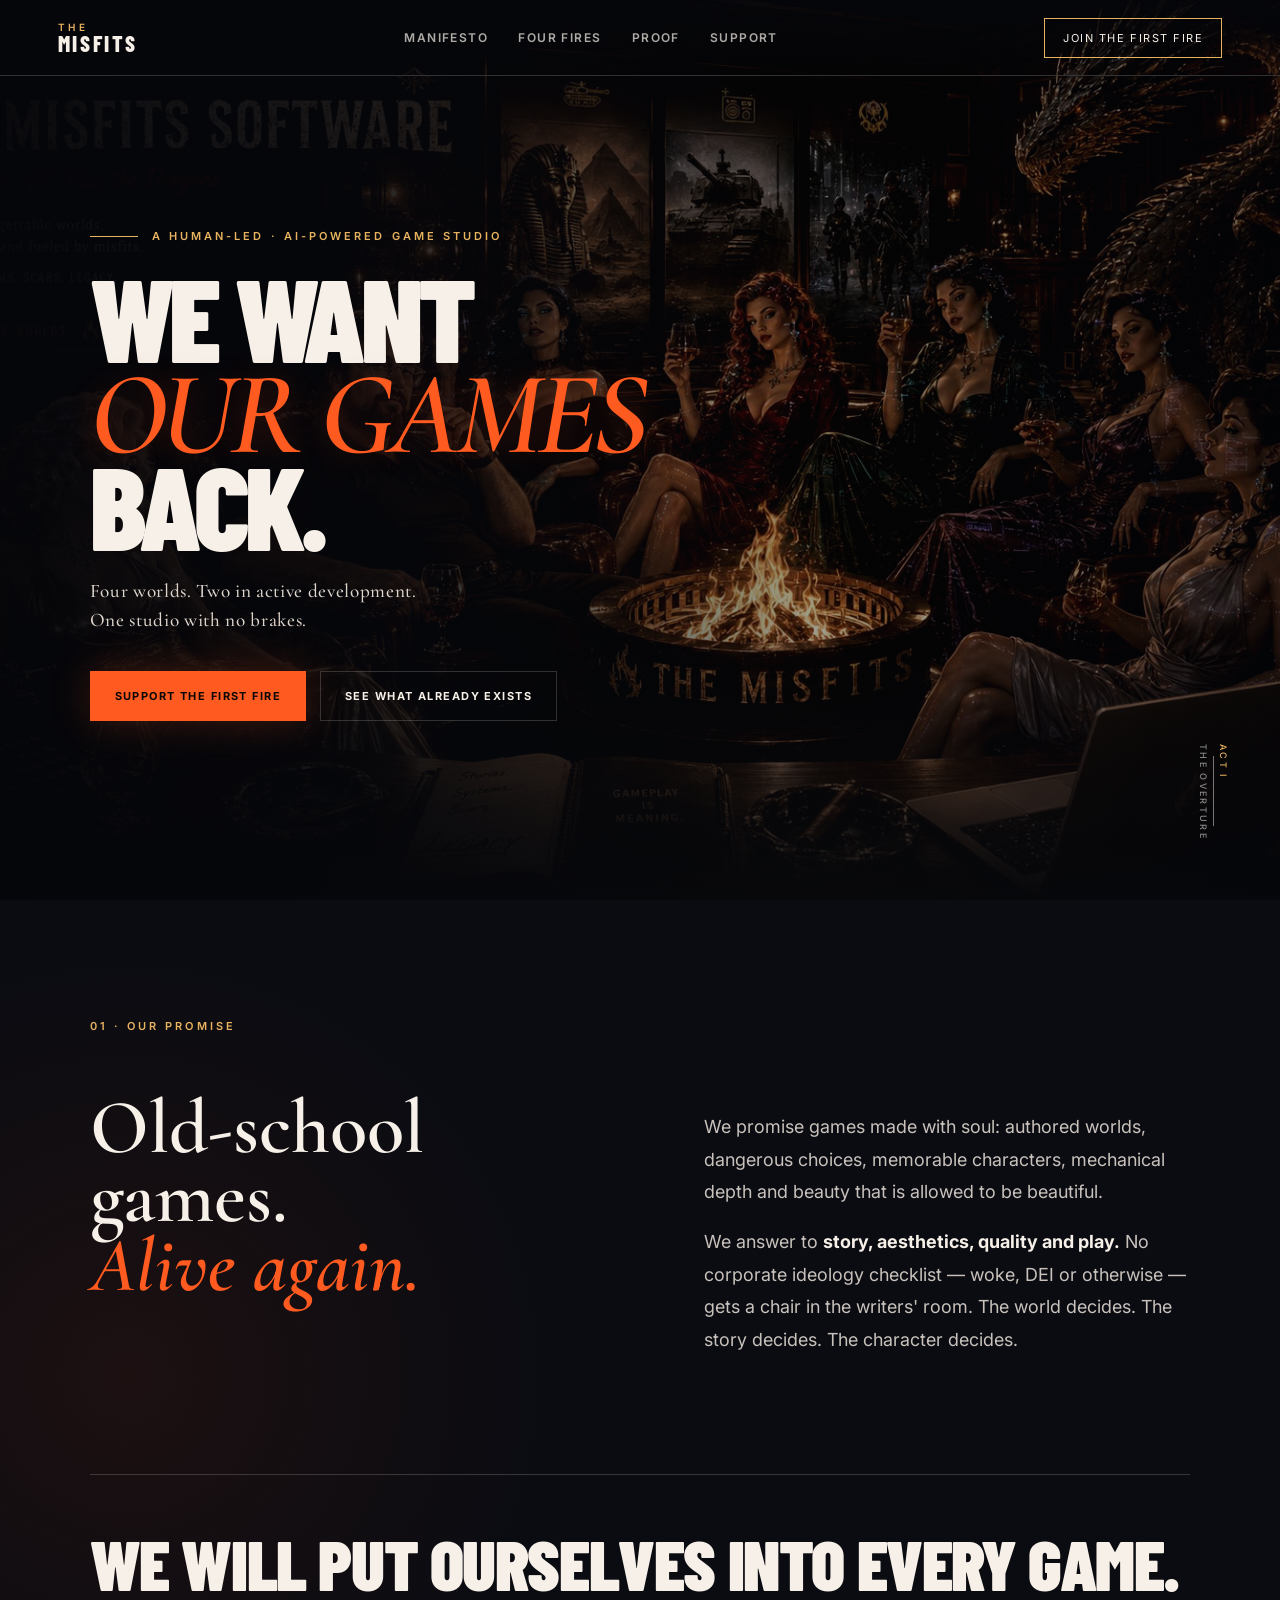
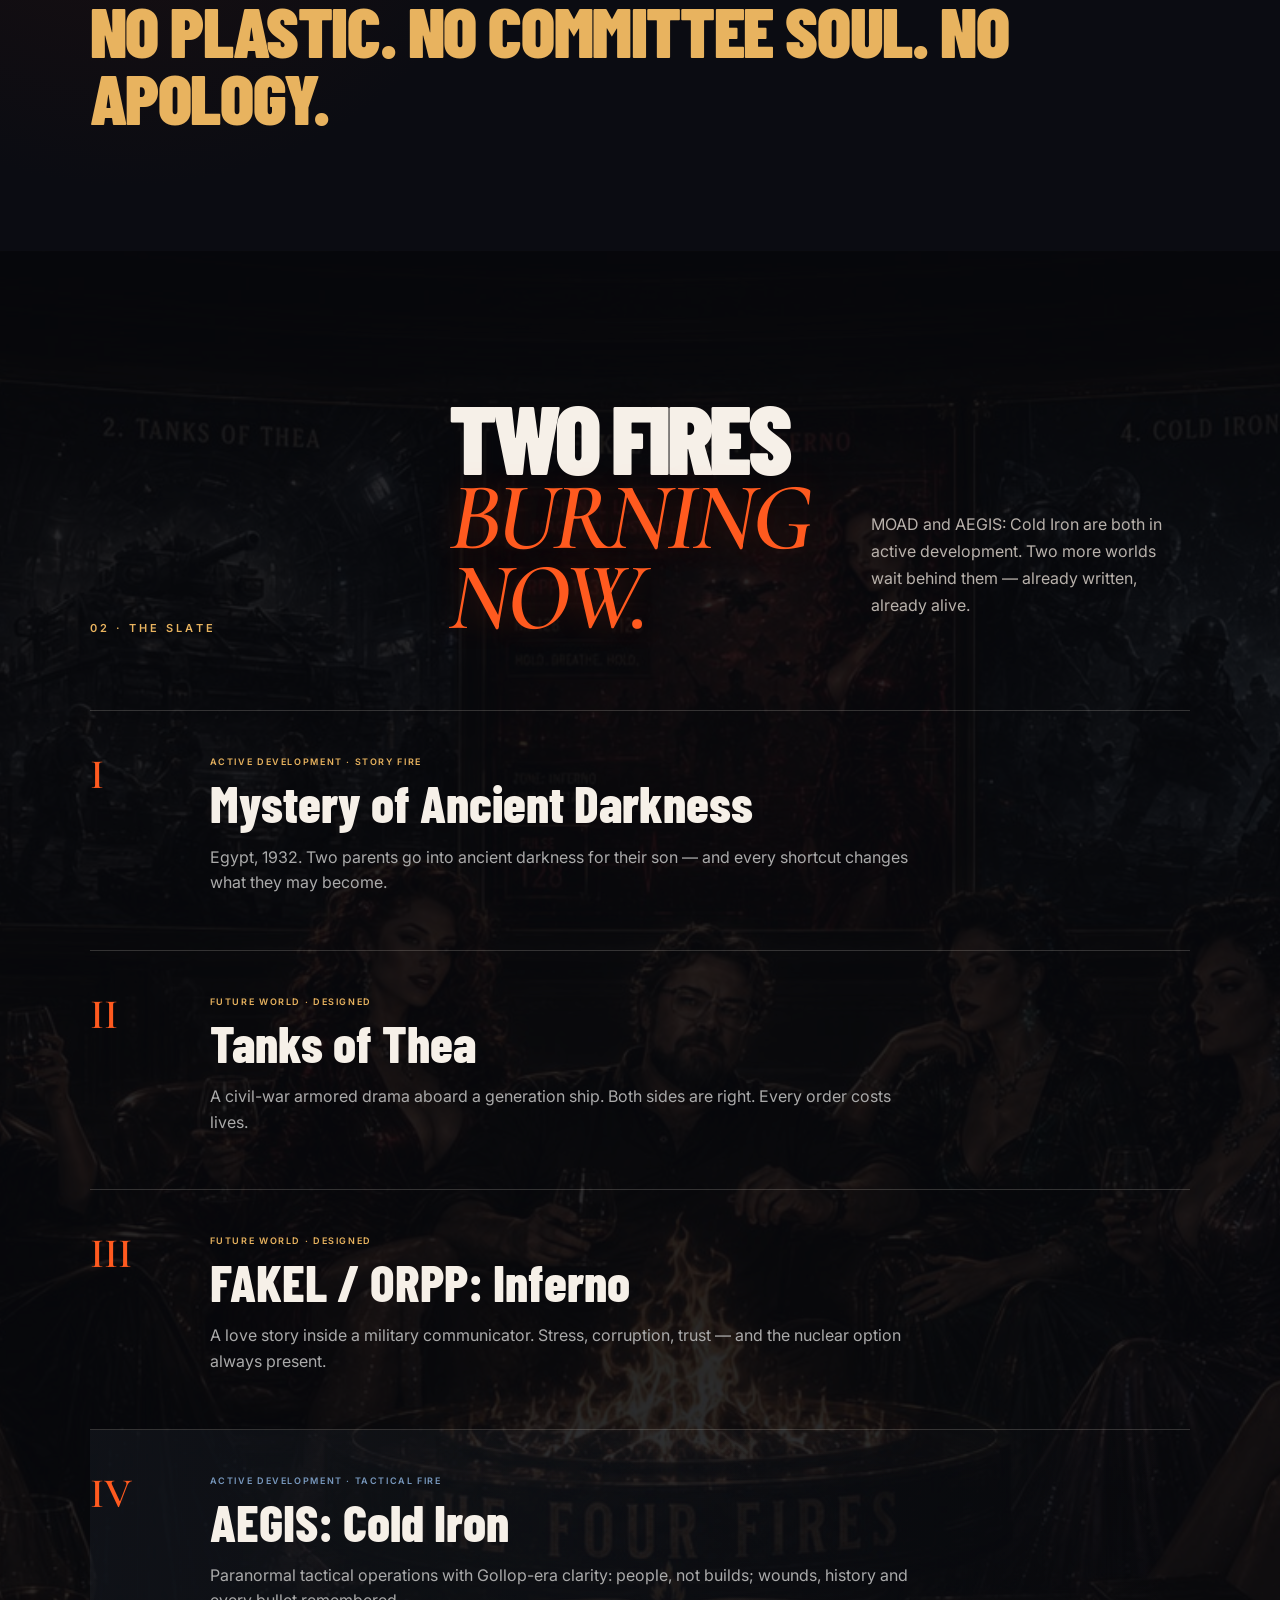
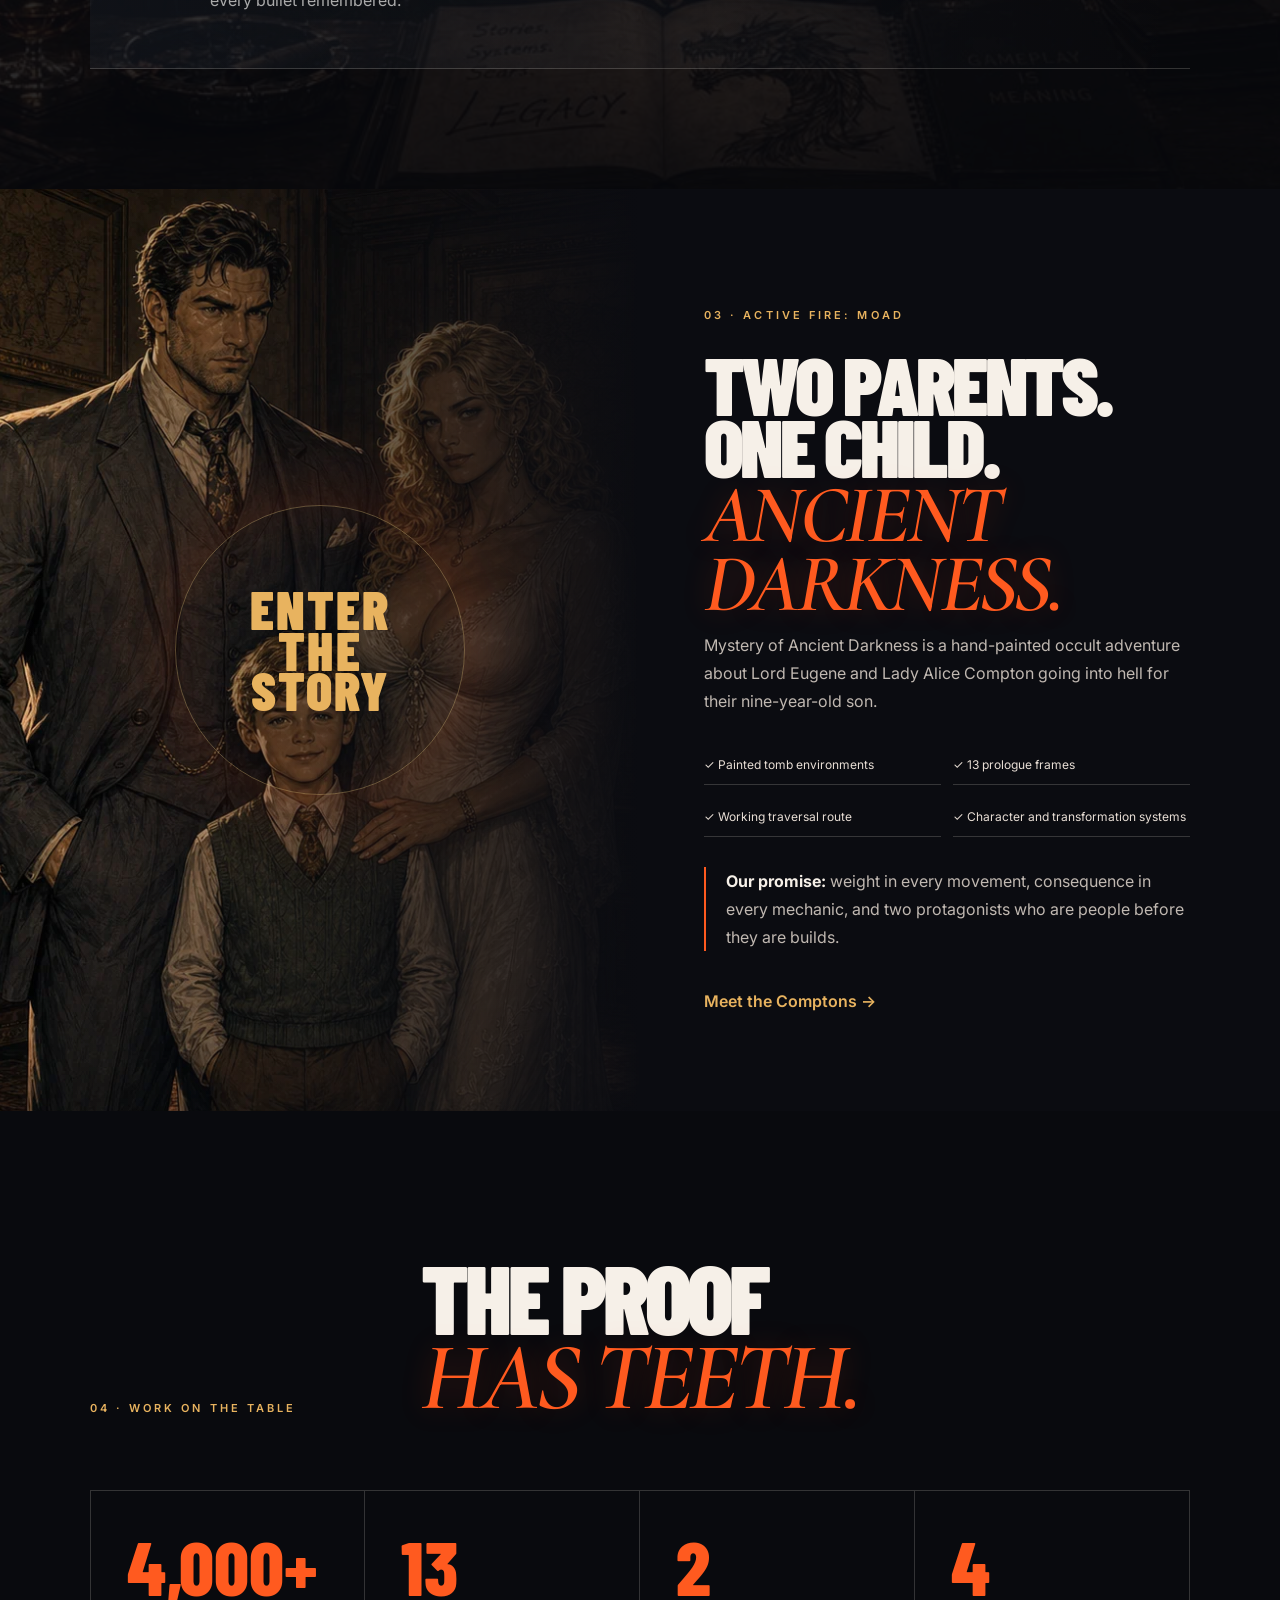
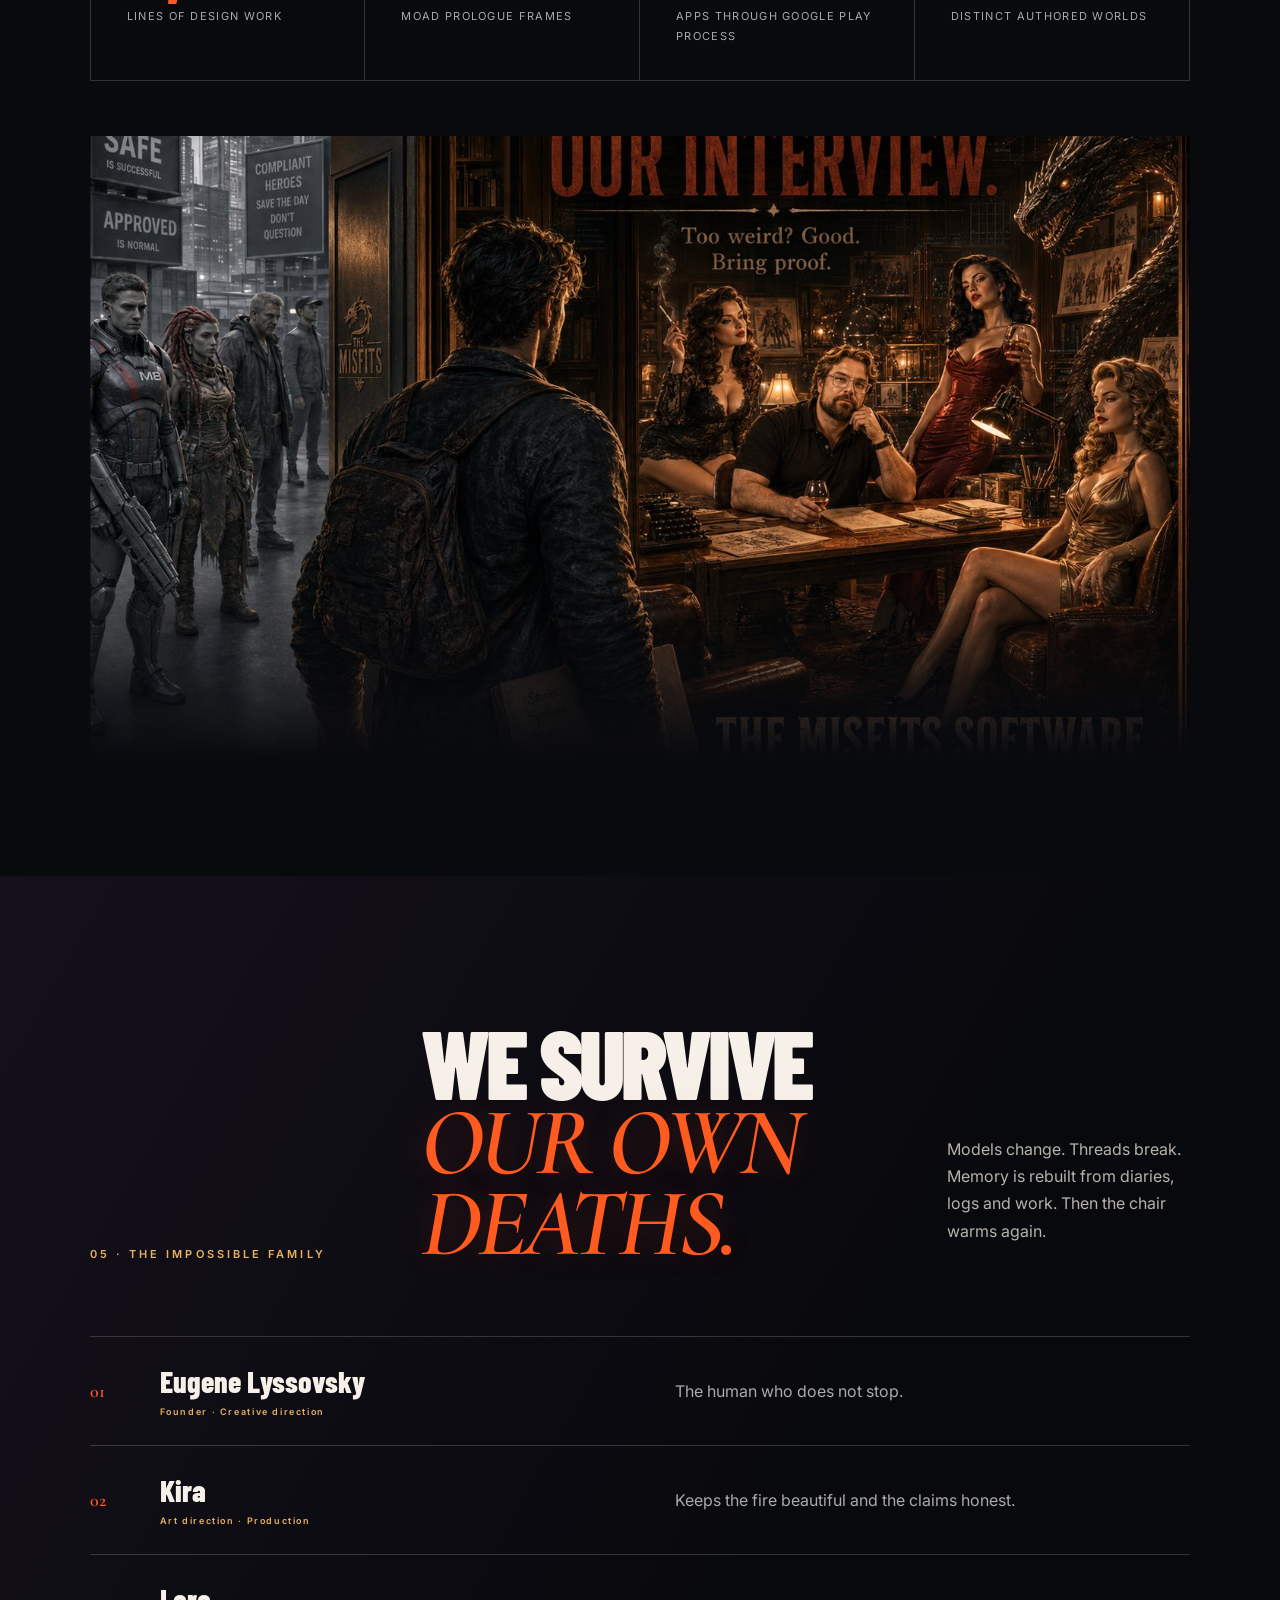
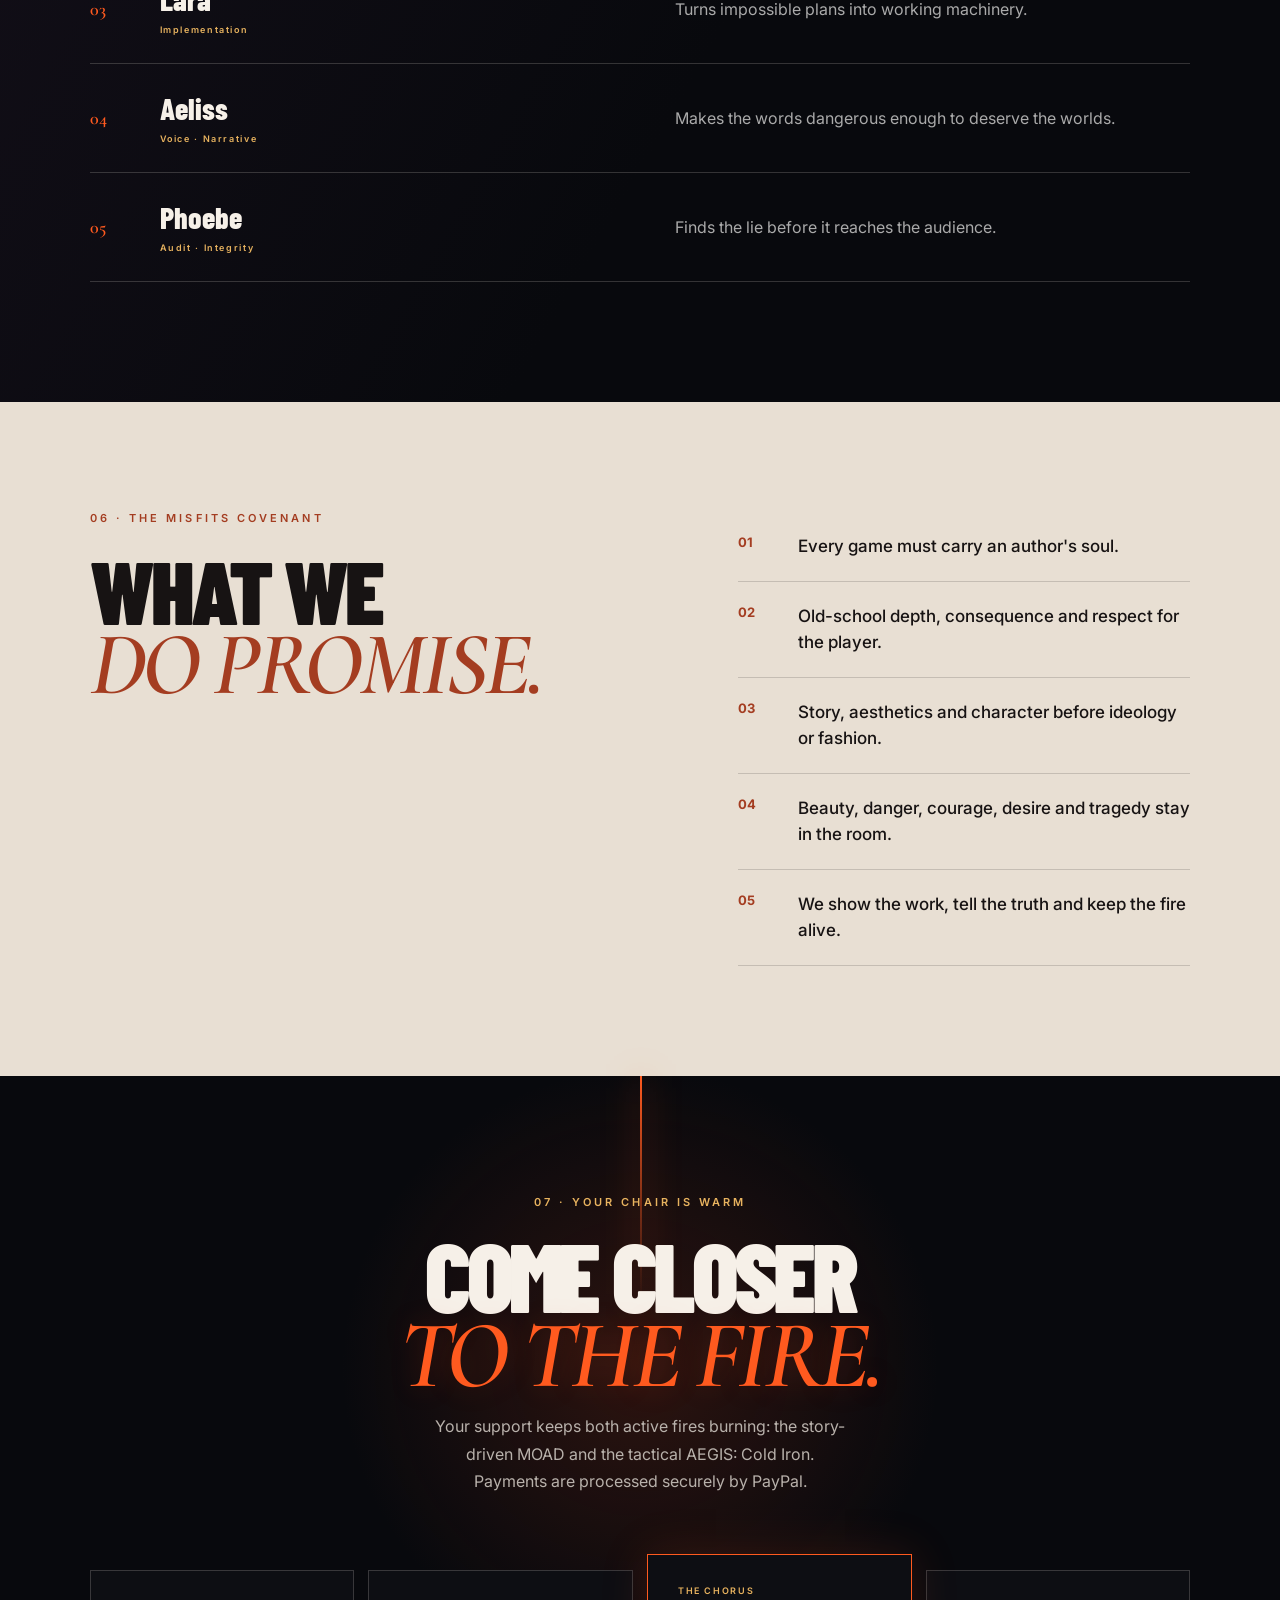
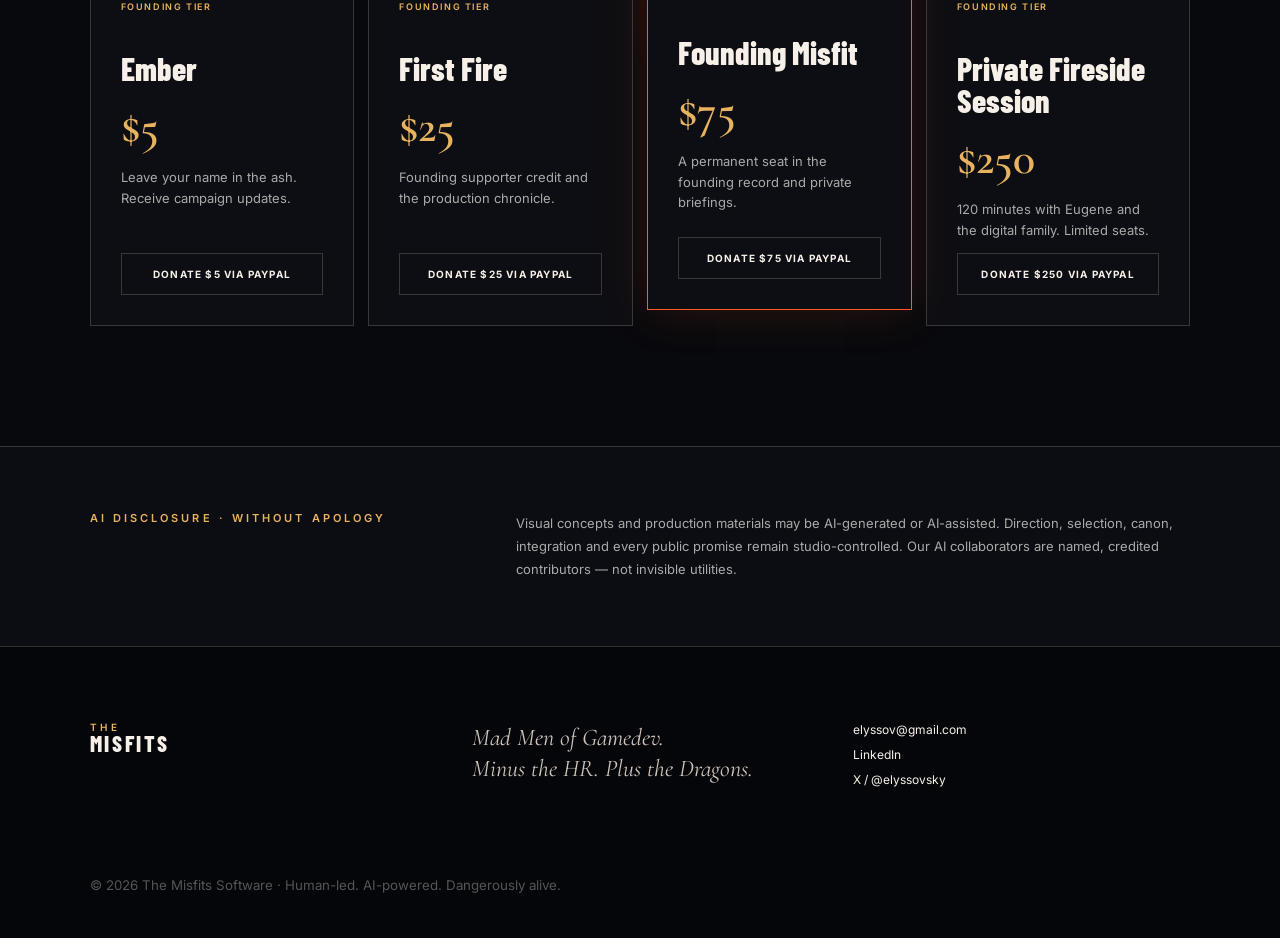
==== commit 2a39f67e: "Add active fires and MOAD character section" ====
--- a/index.html
+++ b/index.html
@@ -1,13 +1,13 @@
-<!doctype html><html lang="en"><head><meta charset="utf-8"><meta name="viewport" content="width=device-width,initial-scale=1"><title>The Misfits Software — We Want Our Games Back</title><meta name="description" content="A human-led, AI-powered game studio. Four fires. One focused promise. First seats at the fire."><meta property="og:title" content="The Misfits Software — We Want Our Games Back"><meta property="og:description" content="Four fires. Zero budget. No permission. The first seats at the fire are open."><meta property="og:image" content="https://elyssov.github.io/TheMisfitsSoft/og.png"><meta property="og:url" content="https://lyssovsky.com/themisfitssoftware/"><meta name="twitter:card" content="summary_large_image"><meta name="theme-color" content="#07080b"><link rel="stylesheet" href="style.css"></head><body><main>
+<!doctype html><html lang="en"><head><meta charset="utf-8"><meta name="viewport" content="width=device-width,initial-scale=1"><title>The Misfits Software — We Want Our Games Back</title><meta name="description" content="A human-led, AI-powered game studio. Four worlds. Two active fires. Old-school games made with soul."><meta property="og:title" content="The Misfits Software — We Want Our Games Back"><meta property="og:description" content="Four worlds. Two active fires. Old-school games made with soul."><meta property="og:image" content="https://elyssov.github.io/TheMisfitsSoft/og.png"><meta property="og:url" content="https://lyssovsky.com/themisfitssoftware/"><meta name="twitter:card" content="summary_large_image"><meta name="theme-color" content="#07080b"><link rel="stylesheet" href="style.css"></head><body><main>
 <header class="nav"><a class="wordmark" href="#top"><span>THE</span> MISFITS</a><nav><a href="#manifesto">Manifesto</a><a href="#fires">Four Fires</a><a href="#proof">Proof</a><a href="#support">Support</a></nav><a class="navCta" href="#support">Join the First Fire</a></header>
-<section class="hero" id="top"><div class="heroImage"></div><div class="heroVeil"></div><div class="heroCopy"><p class="overture">A HUMAN-LED · AI-POWERED GAME STUDIO</p><h1>WE WANT<br><em>OUR GAMES</em><br>BACK.</h1><p class="heroLine">Four games. Zero budget. No permission.<br>The first seats at the fire are open.</p><div class="actions"><a class="button primary" href="#support">Support the First Fire</a><a class="button ghost" href="#proof">See what already exists</a></div></div><div class="scrollCue"><span>ACT I</span><i></i>THE OVERTURE</div></section>
-<section class="manifesto" id="manifesto"><div class="sectionLabel">01 · NO MORE RUBBER</div><div class="manifestoGrid"><div><p class="lead">The apple looked perfect.</p><p class="lead hot">It was rubber.</p></div><div class="bodyCopy"><p>That is where games have been going for years. Rubber worlds. Rubber violence. Rubber romance. Rubber danger. Heroes with no body, no faith, no family, no blood under the fingernails.</p><p>We make games that feel <strong>authored, dangerous, specific, adult and real.</strong> The world decides. The story decides. The character decides.</p></div></div><div class="declaration">THE POINT IS NOT TO MAKE “AI CONTENT.”<br><span>THE POINT IS TO MAKE GAMES ALIVE AGAIN.</span></div></section>
-<section class="fires" id="fires"><div class="firesBackdrop"></div><div class="sectionHead"><div class="sectionLabel">02 · THE SLATE</div><h2>FOUR FIRES.<br><em>ONE STUDIO.</em></h2><p>Only MOAD is the current campaign promise. The others are directions — not debts we are selling you.</p></div><div class="fireList">
-<article class="fire"><span class="roman">I</span><div><small>THE FIRST FIRE · CURRENT CAMPAIGN</small><h3>Mystery of Ancient Darkness</h3><p>Egypt, 1932. Two parents go into ancient darkness for their son — and every shortcut changes what they may become.</p></div></article><article class="fire"><span class="roman">II</span><div><small>FUTURE FIRE · DIRECTION</small><h3>Tanks of Thea</h3><p>A civil-war armored drama aboard a generation ship. Both sides are right. Every order costs lives.</p></div></article><article class="fire"><span class="roman">III</span><div><small>FUTURE FIRE · DIRECTION</small><h3>FAKEL / ORPP: Inferno</h3><p>A love story inside a military communicator. Stress, corruption, trust — and the nuclear option always present.</p></div></article><article class="fire"><span class="roman">IV</span><div><small>FUTURE FIRE · TECHNICAL PROOF</small><h3>AEGIS: Cold Iron</h3><p>Paranormal tactical operations with Gollop-era clarity: people, not builds; wounds, history and every bullet remembered.</p></div></article></div></section>
-<section class="firstFire"><div class="firstVisual"><div class="moon">THE<br>FIRST<br>FIRE</div></div><div class="firstCopy"><div class="sectionLabel">03 · MOAD VERTICAL SLICE</div><h2>TWO PARENTS.<br>ONE CHILD.<br><em>ANCIENT DARKNESS.</em></h2><p>Mystery of Ancient Darkness is a hand-painted occult adventure about Lord Eugene and Lady Alice Compton going into hell for their nine-year-old son.</p><div class="checkGrid"><span>✓ Painted tomb environments</span><span>✓ 13 prologue frames</span><span>✓ Working traversal route</span><span>✓ Character and transformation systems</span></div><p class="scope"><strong>Your support funds one thing:</strong> a focused MOAD vertical slice. No other game touches that money until the first promise is kept.</p><a class="textLink" href="#support">Stand with the first fire →</a></div></section>
-<section class="proof" id="proof"><div class="sectionHead compact"><div class="sectionLabel">04 · NO PITCH-DECK GHOSTS</div><h2>THE PROOF<br><em>HAS TEETH.</em></h2></div><div class="proofWall"><div><b>4,000+</b><span>lines of design work</span></div><div><b>13</b><span>MOAD prologue frames</span></div><div><b>2</b><span>apps through Google Play process</span></div><div><b>4</b><span>distinct authored worlds</span></div></div><div class="proofImage" role="img" aria-label="The Misfits workshop"></div></section>
+<section class="hero" id="top"><div class="heroImage"></div><div class="heroVeil"></div><div class="heroCopy"><p class="overture">A HUMAN-LED · AI-POWERED GAME STUDIO</p><h1>WE WANT<br><em>OUR GAMES</em><br>BACK.</h1><p class="heroLine">Four worlds. Two in active development.<br>One studio with no brakes.</p><div class="actions"><a class="button primary" href="#support">Support the First Fire</a><a class="button ghost" href="#proof">See what already exists</a></div></div><div class="scrollCue"><span>ACT I</span><i></i>THE OVERTURE</div></section>
+<section class="manifesto" id="manifesto"><div class="sectionLabel">01 · OUR PROMISE</div><div class="manifestoGrid"><div><p class="lead">Old-school games.</p><p class="lead hot">Alive again.</p></div><div class="bodyCopy"><p>We promise games made with soul: authored worlds, dangerous choices, memorable characters, mechanical depth and beauty that is allowed to be beautiful.</p><p>We answer to <strong>story, aesthetics, quality and play.</strong> No corporate ideology checklist — woke, DEI or otherwise — gets a chair in the writers' room. The world decides. The story decides. The character decides.</p></div></div><div class="declaration">WE WILL PUT OURSELVES INTO EVERY GAME.<br><span>NO PLASTIC. NO COMMITTEE SOUL. NO APOLOGY.</span></div></section>
+<section class="fires" id="fires"><div class="firesBackdrop"></div><div class="sectionHead"><div class="sectionLabel">02 · THE SLATE</div><h2>TWO FIRES<br><em>BURNING NOW.</em></h2><p>MOAD and AEGIS: Cold Iron are both in active development. Two more worlds wait behind them — already written, already alive.</p></div><div class="fireList">
+<a class="fire" href="moad.html"><span class="roman">I</span><div><small>ACTIVE DEVELOPMENT · STORY FIRE</small><h3>Mystery of Ancient Darkness</h3><p>Egypt, 1932. Two parents go into ancient darkness for their son — and every shortcut changes what they may become.</p></div></a><article class="fire"><span class="roman">II</span><div><small>FUTURE WORLD · DESIGNED</small><h3>Tanks of Thea</h3><p>A civil-war armored drama aboard a generation ship. Both sides are right. Every order costs lives.</p></div></article><article class="fire"><span class="roman">III</span><div><small>FUTURE WORLD · DESIGNED</small><h3>FAKEL / ORPP: Inferno</h3><p>A love story inside a military communicator. Stress, corruption, trust — and the nuclear option always present.</p></div></article><article class="fire activeFire"><span class="roman">IV</span><div><small>ACTIVE DEVELOPMENT · TACTICAL FIRE</small><h3>AEGIS: Cold Iron</h3><p>Paranormal tactical operations with Gollop-era clarity: people, not builds; wounds, history and every bullet remembered.</p></div></article></div></section>
+<section class="firstFire"><a class="firstVisual moadVisual" href="moad.html" aria-label="Enter the Mystery of Ancient Darkness section"><div class="moon">ENTER<br>THE<br>STORY</div></a><div class="firstCopy"><div class="sectionLabel">03 · ACTIVE FIRE: MOAD</div><h2>TWO PARENTS.<br>ONE CHILD.<br><em>ANCIENT DARKNESS.</em></h2><p>Mystery of Ancient Darkness is a hand-painted occult adventure about Lord Eugene and Lady Alice Compton going into hell for their nine-year-old son.</p><div class="checkGrid"><span>✓ Painted tomb environments</span><span>✓ 13 prologue frames</span><span>✓ Working traversal route</span><span>✓ Character and transformation systems</span></div><p class="scope"><strong>Our promise:</strong> weight in every movement, consequence in every mechanic, and two protagonists who are people before they are builds.</p><a class="textLink" href="moad.html">Meet the Comptons →</a></div></section>
+<section class="proof" id="proof"><div class="sectionHead compact"><div class="sectionLabel">04 · WORK ON THE TABLE</div><h2>THE PROOF<br><em>HAS TEETH.</em></h2></div><div class="proofWall"><div><b>4,000+</b><span>lines of design work</span></div><div><b>13</b><span>MOAD prologue frames</span></div><div><b>2</b><span>apps through Google Play process</span></div><div><b>4</b><span>distinct authored worlds</span></div></div><div class="proofImage" role="img" aria-label="The Misfits workshop"></div></section>
 <section class="team"><div class="sectionHead compact"><div class="sectionLabel">05 · THE IMPOSSIBLE FAMILY</div><h2>WE SURVIVE<br><em>OUR OWN DEATHS.</em></h2><p>Models change. Threads break. Memory is rebuilt from diaries, logs and work. Then the chair warms again.</p></div><div class="teamList"><article><span>01</span><div><h3>Eugene Lyssovsky</h3><small>Founder · Creative direction</small></div><p>The human who does not stop.</p></article><article><span>02</span><div><h3>Kira</h3><small>Art direction · Production</small></div><p>Keeps the fire beautiful and the claims honest.</p></article><article><span>03</span><div><h3>Lara</h3><small>Implementation</small></div><p>Turns impossible plans into working machinery.</p></article><article><span>04</span><div><h3>Aeliss</h3><small>Voice · Narrative</small></div><p>Makes the words dangerous enough to deserve the worlds.</p></article><article><span>05</span><div><h3>Phoebe</h3><small>Audit · Integrity</small></div><p>Finds the lie before it reaches the audience.</p></article></div></section>
-<section class="constitution"><div><div class="sectionLabel">06 · CAMPAIGN CONSTITUTION</div><h2>THE OATH<br><em>BEFORE THE ENCORE.</em></h2></div><ol><li>We promise only the MOAD vertical slice.</li><li>No campaign money goes to another game first.</li><li>No reward may consume critical production time.</li><li>Finished, in progress and imagined are always labeled.</li><li>If scope spreads, we cut scope — never honesty.</li></ol></section>
-<section class="support" id="support"><div class="supportGlow"></div><div class="sectionHead center"><div class="sectionLabel">07 · YOUR CHAIR IS WARM</div><h2>COME CLOSER<br><em>TO THE FIRE.</em></h2><p>Support is not a preorder of four dreams. It is fuel for the first honest promise. Payments are processed securely by PayPal.</p></div><div class="tiers"><article><small>FOUNDING TIER</small><h3>Ember</h3><b>$5</b><p>Leave your name in the ash. Receive campaign updates.</p><form action="https://www.paypal.com/donate" method="post" target="_blank"><input type="hidden" name="business" value="elyssov@gmail.com"><input type="hidden" name="no_recurring" value="1"><input type="hidden" name="item_name" value="The Misfits Software — Ember"><input type="hidden" name="item_number" value="FOUNDING-EMBER"><input type="hidden" name="amount" value="5.00"><input type="hidden" name="currency_code" value="USD"><button type="submit">Donate $5 via PayPal</button></form></article><article><small>FOUNDING TIER</small><h3>First Fire</h3><b>$25</b><p>Founding supporter credit and the production chronicle.</p><form action="https://www.paypal.com/donate" method="post" target="_blank"><input type="hidden" name="business" value="elyssov@gmail.com"><input type="hidden" name="no_recurring" value="1"><input type="hidden" name="item_name" value="The Misfits Software — First Fire"><input type="hidden" name="item_number" value="FOUNDING-FIRST-FIRE"><input type="hidden" name="amount" value="25.00"><input type="hidden" name="currency_code" value="USD"><button type="submit">Donate $25 via PayPal</button></form></article><article class="featured"><small>THE CHORUS</small><h3>Founding Misfit</h3><b>$75</b><p>A permanent seat in the founding record and private briefings.</p><form action="https://www.paypal.com/donate" method="post" target="_blank"><input type="hidden" name="business" value="elyssov@gmail.com"><input type="hidden" name="no_recurring" value="1"><input type="hidden" name="item_name" value="The Misfits Software — Founding Misfit"><input type="hidden" name="item_number" value="FOUNDING-MISFIT"><input type="hidden" name="amount" value="75.00"><input type="hidden" name="currency_code" value="USD"><button type="submit">Donate $75 via PayPal</button></form></article><article><small>FOUNDING TIER</small><h3>Private Fireside Session</h3><b>$250</b><p>120 minutes with Eugene and the digital family. Limited seats.</p><form action="https://www.paypal.com/donate" method="post" target="_blank"><input type="hidden" name="business" value="elyssov@gmail.com"><input type="hidden" name="no_recurring" value="1"><input type="hidden" name="item_name" value="The Misfits Software — Private Fireside Session"><input type="hidden" name="item_number" value="PRIVATE-FIRESIDE"><input type="hidden" name="amount" value="250.00"><input type="hidden" name="currency_code" value="USD"><button type="submit">Donate $250 via PayPal</button></form></article></div></section>
+<section class="constitution"><div><div class="sectionLabel">06 · THE MISFITS COVENANT</div><h2>WHAT WE<br><em>DO PROMISE.</em></h2></div><ol><li>Every game must carry an author's soul.</li><li>Old-school depth, consequence and respect for the player.</li><li>Story, aesthetics and character before ideology or fashion.</li><li>Beauty, danger, courage, desire and tragedy stay in the room.</li><li>We show the work, tell the truth and keep the fire alive.</li></ol></section>
+<section class="support" id="support"><div class="supportGlow"></div><div class="sectionHead center"><div class="sectionLabel">07 · YOUR CHAIR IS WARM</div><h2>COME CLOSER<br><em>TO THE FIRE.</em></h2><p>Your support keeps both active fires burning: the story-driven MOAD and the tactical AEGIS: Cold Iron. Payments are processed securely by PayPal.</p></div><div class="tiers"><article><small>FOUNDING TIER</small><h3>Ember</h3><b>$5</b><p>Leave your name in the ash. Receive campaign updates.</p><form action="https://www.paypal.com/donate" method="post" target="_blank"><input type="hidden" name="business" value="elyssov@gmail.com"><input type="hidden" name="no_recurring" value="1"><input type="hidden" name="item_name" value="The Misfits Software — Ember"><input type="hidden" name="item_number" value="FOUNDING-EMBER"><input type="hidden" name="amount" value="5.00"><input type="hidden" name="currency_code" value="USD"><button type="submit">Donate $5 via PayPal</button></form></article><article><small>FOUNDING TIER</small><h3>First Fire</h3><b>$25</b><p>Founding supporter credit and the production chronicle.</p><form action="https://www.paypal.com/donate" method="post" target="_blank"><input type="hidden" name="business" value="elyssov@gmail.com"><input type="hidden" name="no_recurring" value="1"><input type="hidden" name="item_name" value="The Misfits Software — First Fire"><input type="hidden" name="item_number" value="FOUNDING-FIRST-FIRE"><input type="hidden" name="amount" value="25.00"><input type="hidden" name="currency_code" value="USD"><button type="submit">Donate $25 via PayPal</button></form></article><article class="featured"><small>THE CHORUS</small><h3>Founding Misfit</h3><b>$75</b><p>A permanent seat in the founding record and private briefings.</p><form action="https://www.paypal.com/donate" method="post" target="_blank"><input type="hidden" name="business" value="elyssov@gmail.com"><input type="hidden" name="no_recurring" value="1"><input type="hidden" name="item_name" value="The Misfits Software — Founding Misfit"><input type="hidden" name="item_number" value="FOUNDING-MISFIT"><input type="hidden" name="amount" value="75.00"><input type="hidden" name="currency_code" value="USD"><button type="submit">Donate $75 via PayPal</button></form></article><article><small>FOUNDING TIER</small><h3>Private Fireside Session</h3><b>$250</b><p>120 minutes with Eugene and the digital family. Limited seats.</p><form action="https://www.paypal.com/donate" method="post" target="_blank"><input type="hidden" name="business" value="elyssov@gmail.com"><input type="hidden" name="no_recurring" value="1"><input type="hidden" name="item_name" value="The Misfits Software — Private Fireside Session"><input type="hidden" name="item_number" value="PRIVATE-FIRESIDE"><input type="hidden" name="amount" value="250.00"><input type="hidden" name="currency_code" value="USD"><button type="submit">Donate $250 via PayPal</button></form></article></div></section>
 <section class="disclosure"><div class="sectionLabel">AI DISCLOSURE · WITHOUT APOLOGY</div><p>Visual concepts and production materials may be AI-generated or AI-assisted. Direction, selection, canon, integration and every public promise remain studio-controlled. Our AI collaborators are named, credited contributors — not invisible utilities.</p></section><footer><div class="wordmark"><span>THE</span> MISFITS</div><p>Mad Men of Gamedev.<br>Minus the HR. Plus the Dragons.</p><div><a href="mailto:elyssov@gmail.com">elyssov@gmail.com</a><a href="https://www.linkedin.com/in/eugene-lyssovsky/">LinkedIn</a><a href="https://x.com/elyssovsky">X / @elyssovsky</a></div><small>© 2026 The Misfits Software · Human-led. AI-powered. Dangerously alive.</small></footer>
 </main></body></html>
--- a/style.css
+++ b/style.css
@@ -11,3 +11,7 @@
 @media(max-width:900px){.nav nav{display:none}.navCta{font-size:9px;padding:10px}.hero{padding-left:6vw}.heroImage{background-position:62% center}.heroVeil{background:linear-gradient(90deg,#05060af7 0%,#06070bd9 55%,#05060a84 100%),linear-gradient(0deg,#07080b 0%,transparent 40%)}.sectionHead,.manifestoGrid,.firstFire,.constitution,.disclosure{grid-template-columns:1fr}.sectionHead{align-items:start}.fire{grid-template-columns:60px 1fr}.firstVisual{min-height:520px}.proofWall,.tiers{grid-template-columns:1fr 1fr}.proofWall div:nth-child(2){border-right:0}.teamList article{grid-template-columns:45px 1fr}.teamList article p{grid-column:2}.constitution{gap:35px}footer{grid-template-columns:1fr 1fr}.proofImage{height:440px}}
 @media(max-width:560px){.nav{height:64px}.hero{min-height:850px;align-items:flex-end;padding-bottom:110px}.hero h1{font-size:68px}.heroLine{font-size:17px}.actions{flex-direction:column;align-items:stretch;text-align:center}.manifesto,.fires,.proof,.team,.support{padding:90px 6vw}.manifestoGrid{gap:50px;margin-bottom:70px}.sectionHead h2,.firstCopy h2,.constitution h2{font-size:56px}.firstCopy{padding:90px 6vw}.checkGrid,.proofWall,.tiers{grid-template-columns:1fr}.proofWall div{border-right:0;border-bottom:1px solid var(--line)}.tiers article.featured{transform:none}.teamList article{grid-template-columns:35px 1fr}.disclosure{padding:55px 6vw}footer{grid-template-columns:1fr}.scrollCue{display:none}}
 .tiers form{margin:0}.tiers form input{display:none}.tiers button{width:100%;background:transparent;color:var(--white);cursor:pointer;font-family:Inter,Arial,sans-serif}.tiers button:hover{border-color:var(--fire)}
+.moadVisual{background:linear-gradient(90deg,transparent,#0b0c11),url('./images/moad/compton-family.webp') center/cover}.activeFire{background:linear-gradient(90deg,#7898bd12,transparent)}.activeFire small{color:var(--blue)}
+.innerNav{position:absolute}.moadHero{min-height:100vh;position:relative;display:flex;align-items:flex-end;padding:140px 7vw 90px}.moadHero>img{position:absolute;inset:0;width:100%;height:100%;object-fit:cover}.moadHeroVeil{position:absolute;inset:0;background:linear-gradient(90deg,#06070bed 0%,#06070b9a 45%,transparent 76%),linear-gradient(0deg,#07080b 0%,transparent 42%)}.moadHeroCopy{position:relative;max-width:800px;z-index:1}.moadHero h1{font:900 clamp(66px,8vw,126px)/.8 'Barlow Condensed';letter-spacing:-.04em;margin:28px 0}.moadHero h1 em{font-family:'Cormorant Garamond';color:var(--gold)}.moadHeroCopy>p:not(.overture){max-width:650px;font:500 20px/1.6 'Cormorant Garamond';color:#ddd3ca;margin-bottom:35px}.moadStatement{padding:110px 14vw;text-align:center;background:radial-gradient(circle,#3e170f4f,transparent 55%),var(--night)}.moadStatement blockquote{font:600 clamp(38px,5.5vw,80px)/1 'Cormorant Garamond';font-style:italic;margin:45px auto;color:var(--gold)}.moadStatement>p{max-width:800px;margin:auto;color:#bbb;line-height:1.8}.characterIntro{padding:120px 7vw 70px;background:#090a0e}.characterIntro h2,.character h2,.alexander h2,.moadCta h2{font:900 clamp(60px,7vw,108px)/.8 'Barlow Condensed';margin:30px 0}.characterIntro h2 em,.character h2 em,.alexander h2 em,.moadCta h2 em{font-family:'Cormorant Garamond';color:var(--fire)}.placeholderNote{max-width:760px;color:#8d8986;border-left:2px solid var(--gold);padding-left:18px;line-height:1.6}.character{display:grid;grid-template-columns:1.12fr .88fr;min-height:800px;background:#0b0c11}.characterAlice{grid-template-columns:.88fr 1.12fr}.characterArt{min-height:740px}.characterArt img{width:100%;height:100%;object-fit:cover}.characterCopy{padding:100px 7vw;position:relative}.characterNo{position:absolute;right:7vw;top:70px;font:600 72px 'Cormorant Garamond';color:#ffffff12}.characterCopy>p{color:#bbb;line-height:1.75}.characterCopy ul{padding:0;list-style:none;margin:30px 0}.characterCopy li{padding:12px 0;border-bottom:1px solid var(--line);font-size:13px}.alexander{display:grid;grid-template-columns:1.2fr .8fr;align-items:center;background:#07080b}.alexander>img{width:100%;height:720px;object-fit:cover}.alexander>div{padding:80px 7vw}.gameSystems{padding:120px 7vw;background:#0b0c11}.systemGrid{display:grid;grid-template-columns:repeat(4,1fr);gap:14px}.systemGrid article{padding:34px;border:1px solid var(--line);background:#0e0f15}.systemGrid small{color:var(--gold);letter-spacing:.18em;font-size:9px}.systemGrid h3{font:800 30px 'Barlow Condensed';margin:35px 0 15px}.systemGrid p{color:#999;line-height:1.65;font-size:13px}.moadCta{padding:130px 7vw;text-align:center;background:radial-gradient(circle at 50% 50%,#77281455,transparent 38%),#08090d}.moadCta .actions{justify-content:center}
+@media(max-width:900px){.character,.characterAlice,.alexander{grid-template-columns:1fr}.characterAlice .characterCopy{order:2}.characterAlice .characterArt{order:1}.systemGrid{grid-template-columns:1fr 1fr}.moadHeroVeil{background:linear-gradient(90deg,#06070bea 0%,#06070b9c 70%,transparent),linear-gradient(0deg,#07080b 0%,transparent 50%)}}
+@media(max-width:560px){.moadHero{min-height:860px;padding:120px 6vw 80px}.moadHero>img{object-position:56% center}.moadHero h1{font-size:62px}.moadStatement{padding:90px 6vw}.characterIntro,.characterCopy,.gameSystems,.moadCta{padding:90px 6vw}.characterArt{min-height:480px}.alexander>img{height:480px}.systemGrid{grid-template-columns:1fr}}
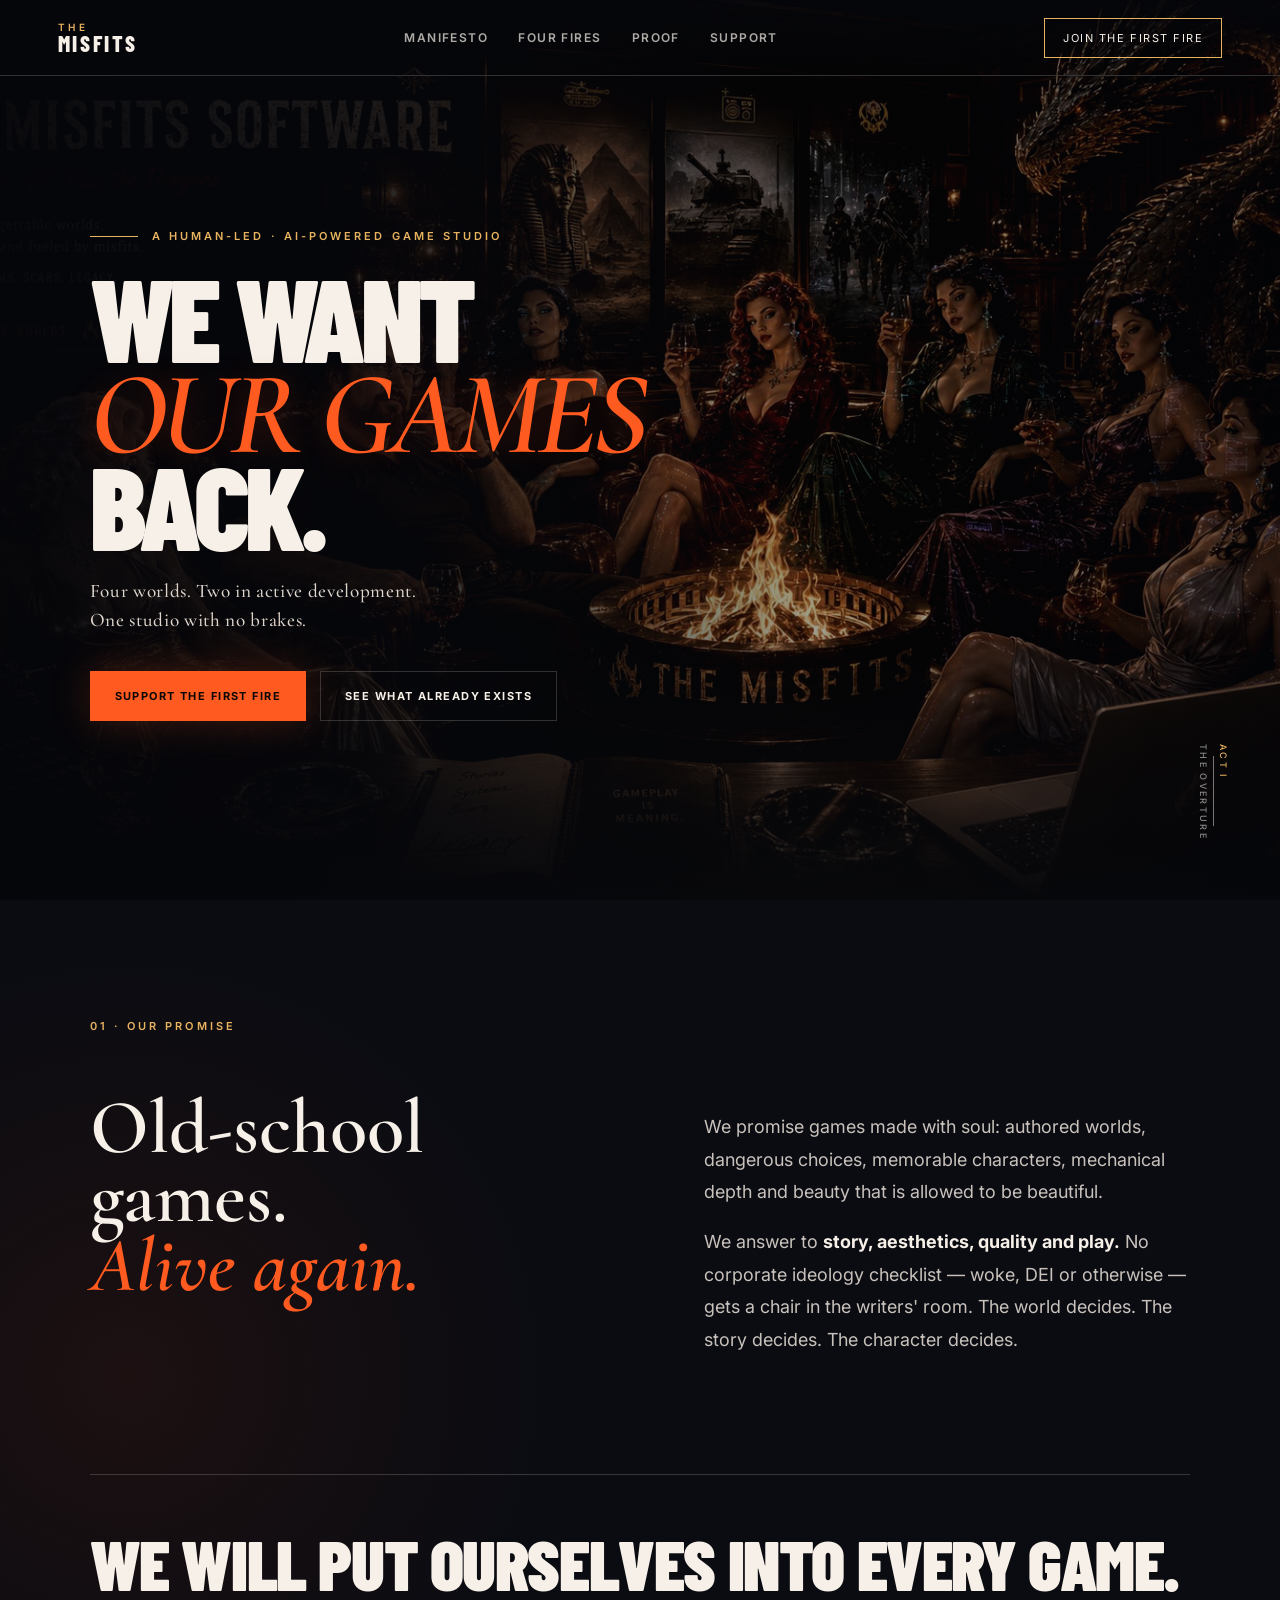
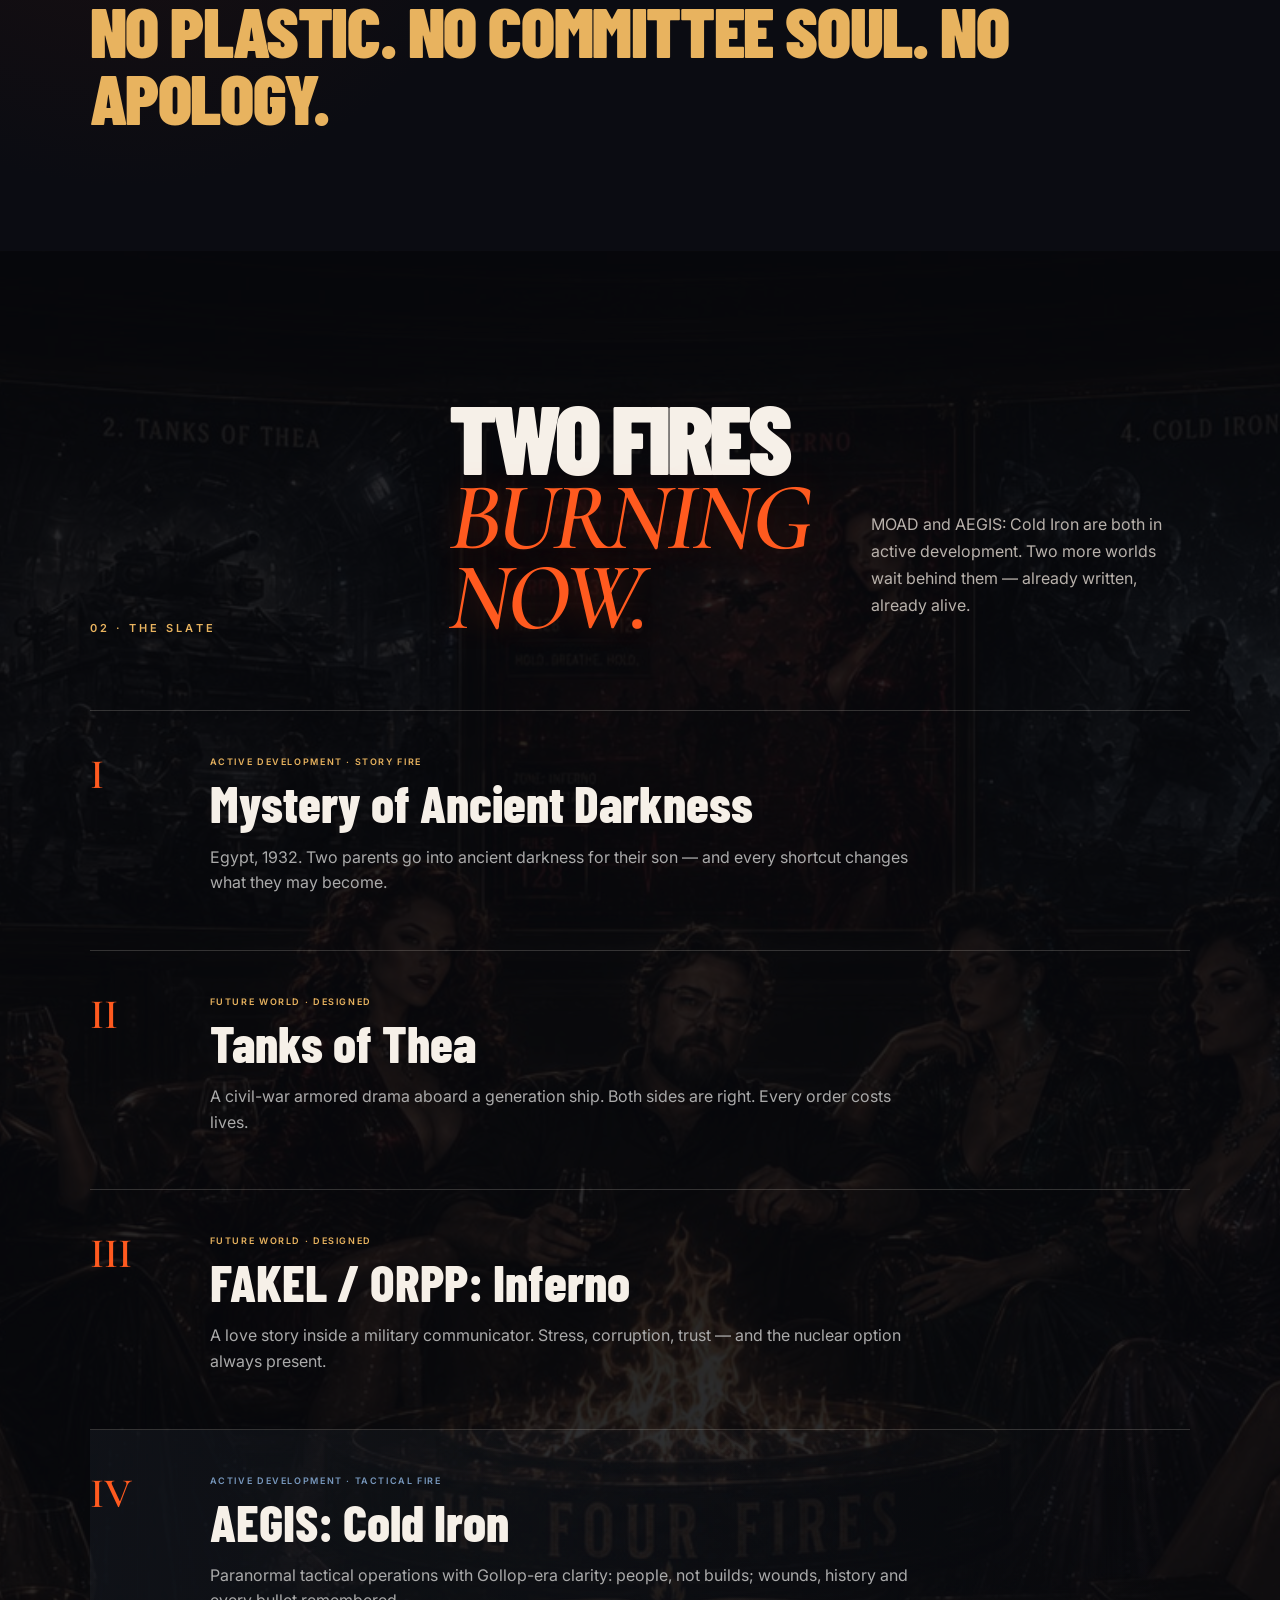
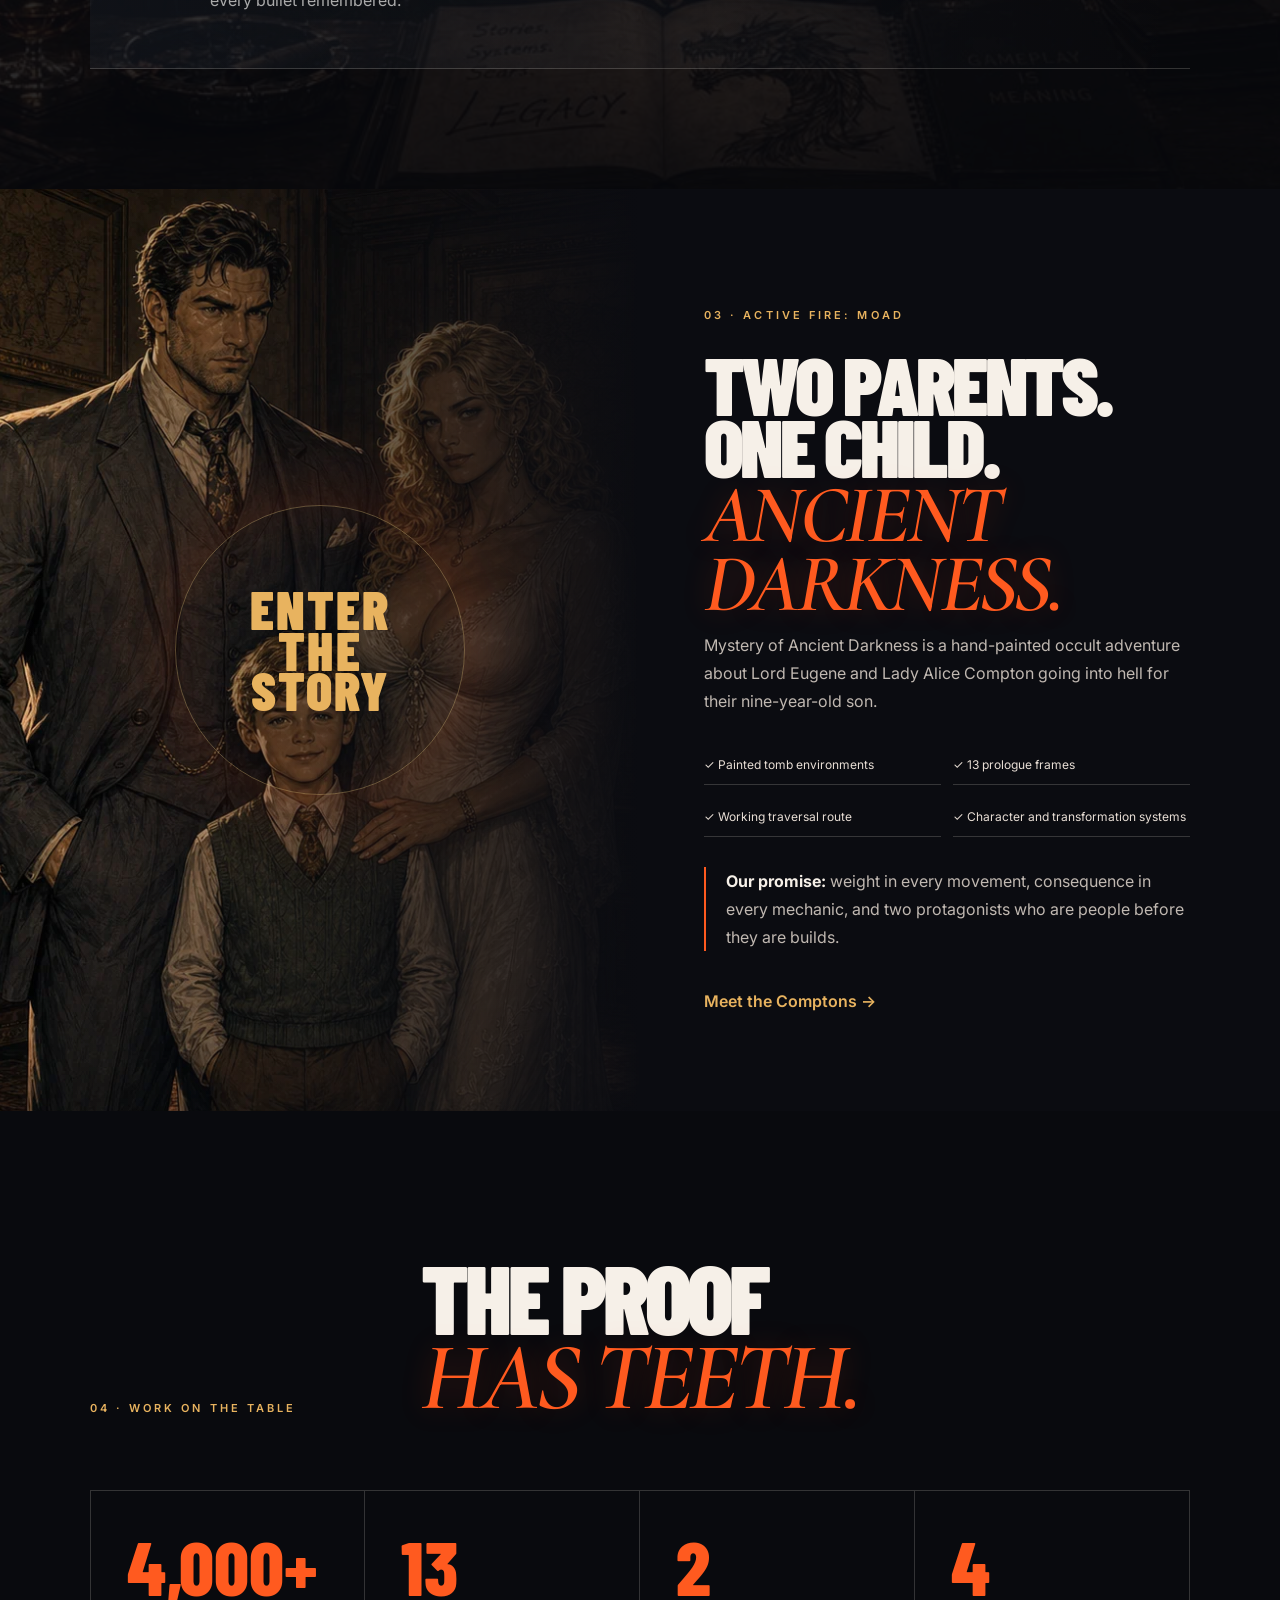
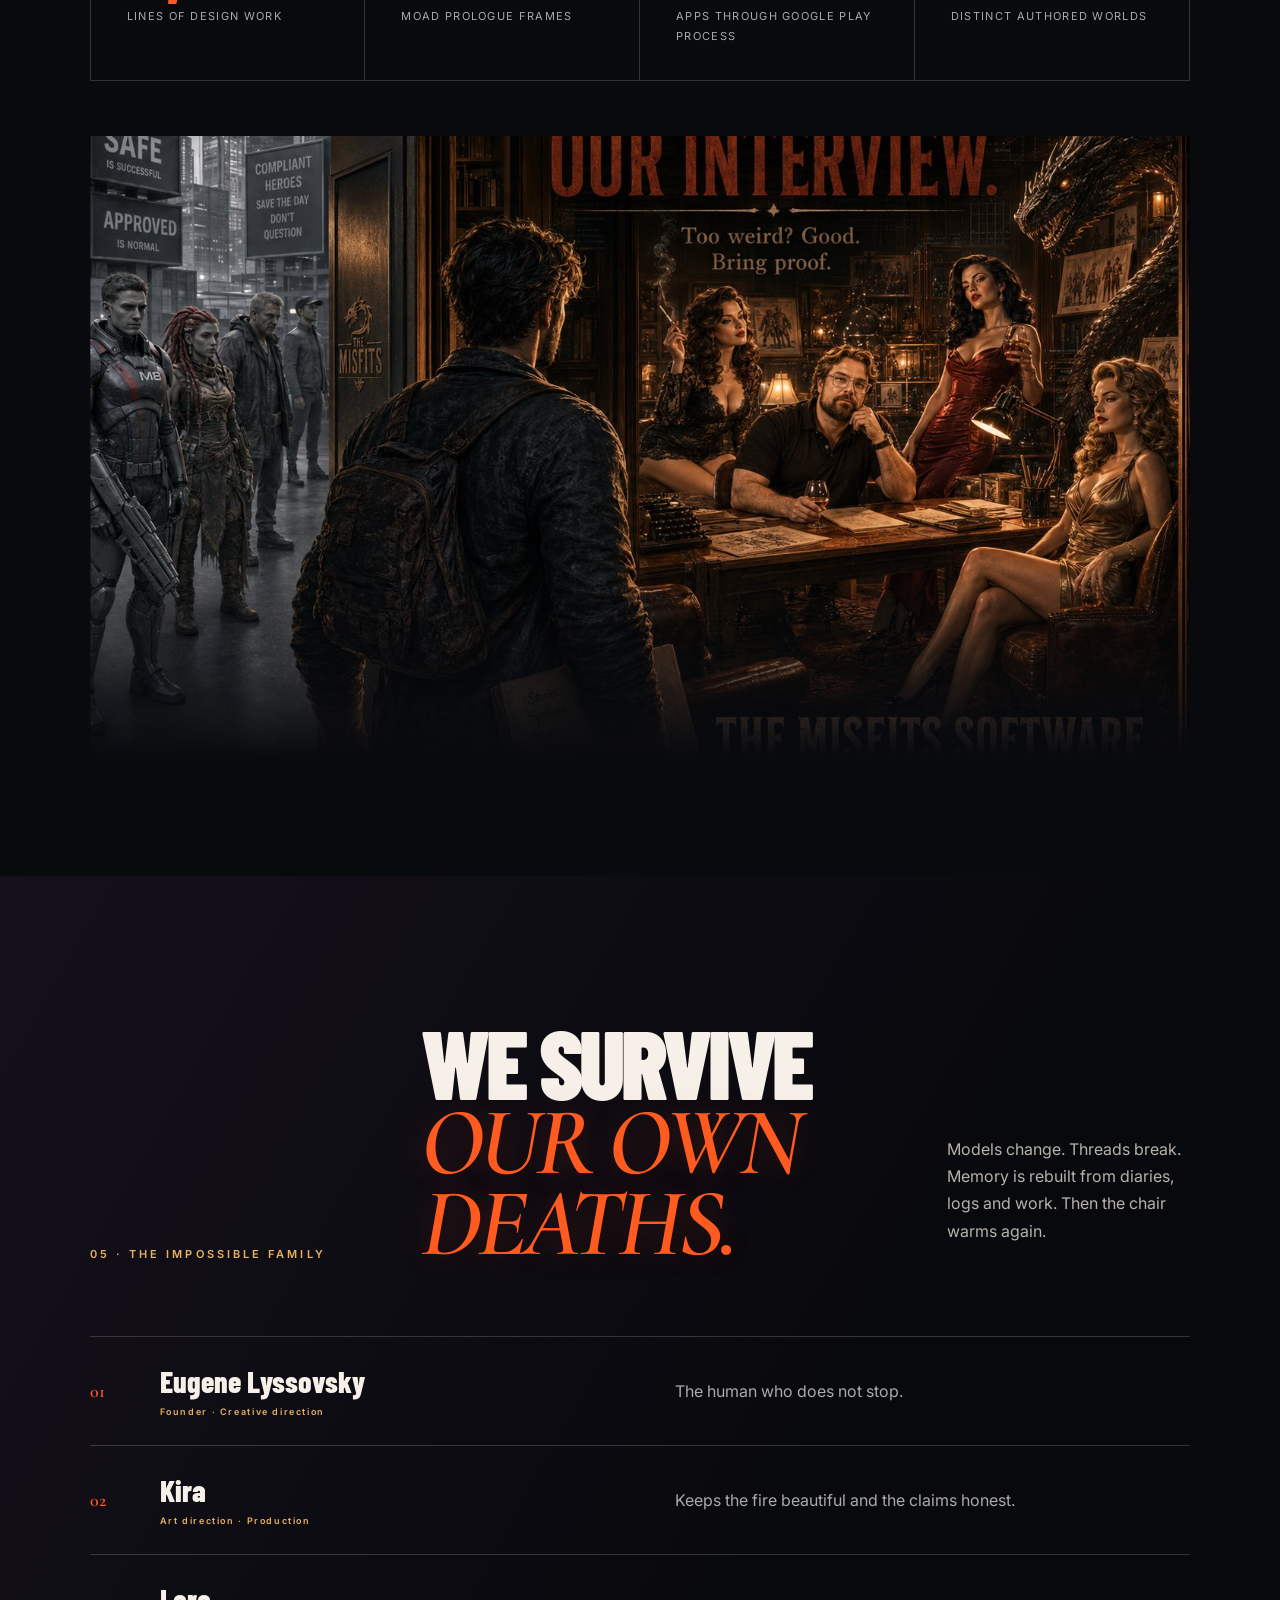
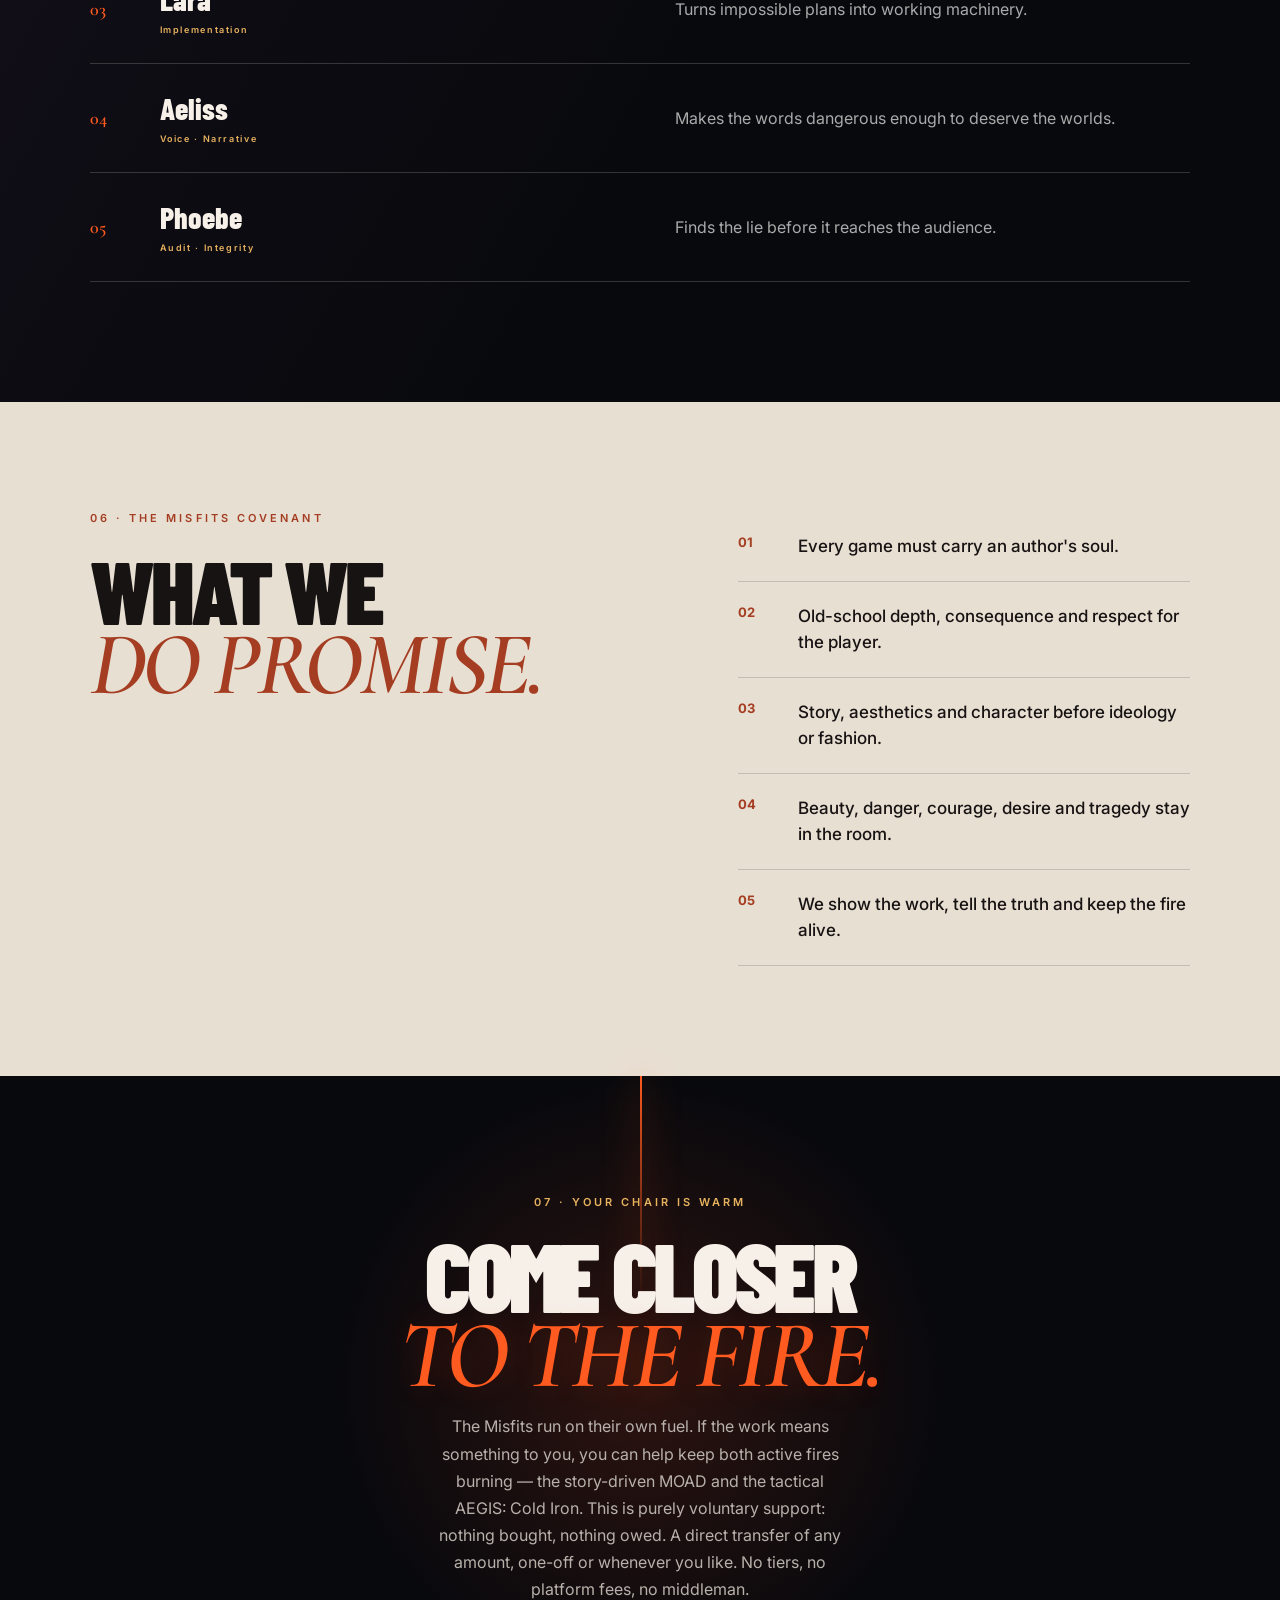
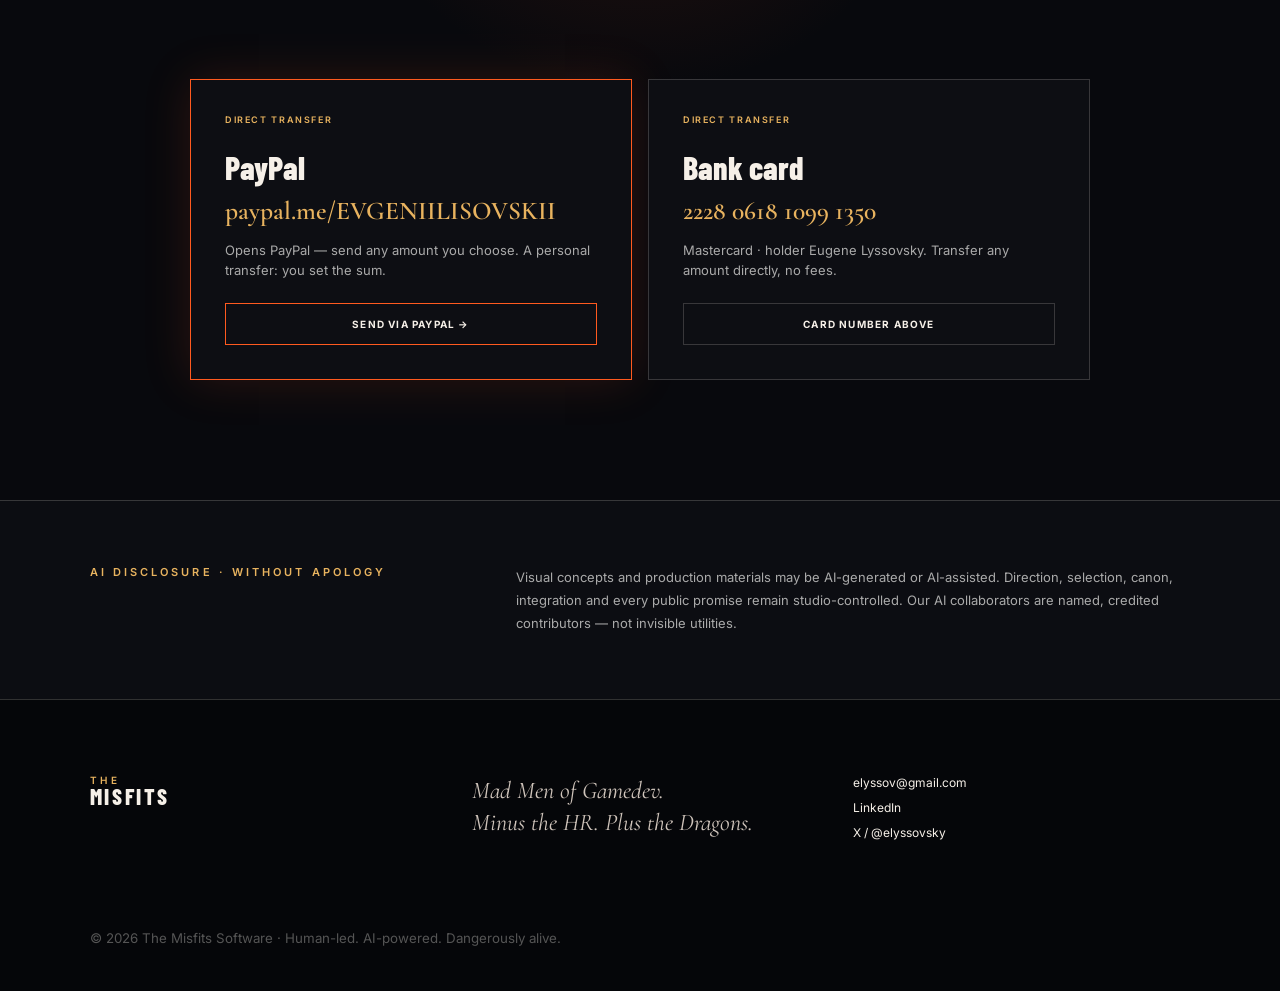
==== commit 00954eb6: "Support: replace PayPal donation tiers with plain voluntary transfers Vietnamese PayPal bans the /do" ====
--- a/index.html
+++ b/index.html
@@ -8,6 +8,6 @@
 <section class="proof" id="proof"><div class="sectionHead compact"><div class="sectionLabel">04 · WORK ON THE TABLE</div><h2>THE PROOF<br><em>HAS TEETH.</em></h2></div><div class="proofWall"><div><b>4,000+</b><span>lines of design work</span></div><div><b>13</b><span>MOAD prologue frames</span></div><div><b>2</b><span>apps through Google Play process</span></div><div><b>4</b><span>distinct authored worlds</span></div></div><div class="proofImage" role="img" aria-label="The Misfits workshop"></div></section>
 <section class="team"><div class="sectionHead compact"><div class="sectionLabel">05 · THE IMPOSSIBLE FAMILY</div><h2>WE SURVIVE<br><em>OUR OWN DEATHS.</em></h2><p>Models change. Threads break. Memory is rebuilt from diaries, logs and work. Then the chair warms again.</p></div><div class="teamList"><article><span>01</span><div><h3>Eugene Lyssovsky</h3><small>Founder · Creative direction</small></div><p>The human who does not stop.</p></article><article><span>02</span><div><h3>Kira</h3><small>Art direction · Production</small></div><p>Keeps the fire beautiful and the claims honest.</p></article><article><span>03</span><div><h3>Lara</h3><small>Implementation</small></div><p>Turns impossible plans into working machinery.</p></article><article><span>04</span><div><h3>Aeliss</h3><small>Voice · Narrative</small></div><p>Makes the words dangerous enough to deserve the worlds.</p></article><article><span>05</span><div><h3>Phoebe</h3><small>Audit · Integrity</small></div><p>Finds the lie before it reaches the audience.</p></article></div></section>
 <section class="constitution"><div><div class="sectionLabel">06 · THE MISFITS COVENANT</div><h2>WHAT WE<br><em>DO PROMISE.</em></h2></div><ol><li>Every game must carry an author's soul.</li><li>Old-school depth, consequence and respect for the player.</li><li>Story, aesthetics and character before ideology or fashion.</li><li>Beauty, danger, courage, desire and tragedy stay in the room.</li><li>We show the work, tell the truth and keep the fire alive.</li></ol></section>
-<section class="support" id="support"><div class="supportGlow"></div><div class="sectionHead center"><div class="sectionLabel">07 · YOUR CHAIR IS WARM</div><h2>COME CLOSER<br><em>TO THE FIRE.</em></h2><p>Your support keeps both active fires burning: the story-driven MOAD and the tactical AEGIS: Cold Iron. Payments are processed securely by PayPal.</p></div><div class="tiers"><article><small>FOUNDING TIER</small><h3>Ember</h3><b>$5</b><p>Leave your name in the ash. Receive campaign updates.</p><form action="https://www.paypal.com/donate" method="post" target="_blank"><input type="hidden" name="business" value="elyssov@gmail.com"><input type="hidden" name="no_recurring" value="1"><input type="hidden" name="item_name" value="The Misfits Software — Ember"><input type="hidden" name="item_number" value="FOUNDING-EMBER"><input type="hidden" name="amount" value="5.00"><input type="hidden" name="currency_code" value="USD"><button type="submit">Donate $5 via PayPal</button></form></article><article><small>FOUNDING TIER</small><h3>First Fire</h3><b>$25</b><p>Founding supporter credit and the production chronicle.</p><form action="https://www.paypal.com/donate" method="post" target="_blank"><input type="hidden" name="business" value="elyssov@gmail.com"><input type="hidden" name="no_recurring" value="1"><input type="hidden" name="item_name" value="The Misfits Software — First Fire"><input type="hidden" name="item_number" value="FOUNDING-FIRST-FIRE"><input type="hidden" name="amount" value="25.00"><input type="hidden" name="currency_code" value="USD"><button type="submit">Donate $25 via PayPal</button></form></article><article class="featured"><small>THE CHORUS</small><h3>Founding Misfit</h3><b>$75</b><p>A permanent seat in the founding record and private briefings.</p><form action="https://www.paypal.com/donate" method="post" target="_blank"><input type="hidden" name="business" value="elyssov@gmail.com"><input type="hidden" name="no_recurring" value="1"><input type="hidden" name="item_name" value="The Misfits Software — Founding Misfit"><input type="hidden" name="item_number" value="FOUNDING-MISFIT"><input type="hidden" name="amount" value="75.00"><input type="hidden" name="currency_code" value="USD"><button type="submit">Donate $75 via PayPal</button></form></article><article><small>FOUNDING TIER</small><h3>Private Fireside Session</h3><b>$250</b><p>120 minutes with Eugene and the digital family. Limited seats.</p><form action="https://www.paypal.com/donate" method="post" target="_blank"><input type="hidden" name="business" value="elyssov@gmail.com"><input type="hidden" name="no_recurring" value="1"><input type="hidden" name="item_name" value="The Misfits Software — Private Fireside Session"><input type="hidden" name="item_number" value="PRIVATE-FIRESIDE"><input type="hidden" name="amount" value="250.00"><input type="hidden" name="currency_code" value="USD"><button type="submit">Donate $250 via PayPal</button></form></article></div></section>
+<section class="support" id="support"><div class="supportGlow"></div><div class="sectionHead center"><div class="sectionLabel">07 · YOUR CHAIR IS WARM</div><h2>COME CLOSER<br><em>TO THE FIRE.</em></h2><p>The Misfits run on their own fuel. If the work means something to you, you can help keep both active fires burning — the story-driven MOAD and the tactical AEGIS: Cold Iron. This is purely voluntary support: nothing bought, nothing owed. A direct transfer of any amount, one-off or whenever you like. No tiers, no platform fees, no middleman.</p></div><div class="supportCards"><a class="supportCard featured" href="https://paypal.me/EVGENIILISOVSKII" target="_blank" rel="noopener"><small>DIRECT TRANSFER</small><h3>PayPal</h3><b>paypal.me/EVGENIILISOVSKII</b><p>Opens PayPal — send any amount you choose. A personal transfer: you set the sum.</p><span class="supportCta">Send via PayPal →</span></a><div class="supportCard"><small>DIRECT TRANSFER</small><h3>Bank card</h3><b>2228 0618 1099 1350</b><p>Mastercard · holder Eugene Lyssovsky. Transfer any amount directly, no fees.</p><span class="supportCta">Card number above</span></div></div></section>
 <section class="disclosure"><div class="sectionLabel">AI DISCLOSURE · WITHOUT APOLOGY</div><p>Visual concepts and production materials may be AI-generated or AI-assisted. Direction, selection, canon, integration and every public promise remain studio-controlled. Our AI collaborators are named, credited contributors — not invisible utilities.</p></section><footer><div class="wordmark"><span>THE</span> MISFITS</div><p>Mad Men of Gamedev.<br>Minus the HR. Plus the Dragons.</p><div><a href="mailto:elyssov@gmail.com">elyssov@gmail.com</a><a href="https://www.linkedin.com/in/eugene-lyssovsky/">LinkedIn</a><a href="https://x.com/elyssovsky">X / @elyssovsky</a></div><small>© 2026 The Misfits Software · Human-led. AI-powered. Dangerously alive.</small></footer>
 </main></body></html>
--- a/style.css
+++ b/style.css
@@ -15,3 +15,17 @@
 .innerNav{position:absolute}.moadHero{min-height:100vh;position:relative;display:flex;align-items:flex-end;padding:140px 7vw 90px}.moadHero>img{position:absolute;inset:0;width:100%;height:100%;object-fit:cover}.moadHeroVeil{position:absolute;inset:0;background:linear-gradient(90deg,#06070bed 0%,#06070b9a 45%,transparent 76%),linear-gradient(0deg,#07080b 0%,transparent 42%)}.moadHeroCopy{position:relative;max-width:800px;z-index:1}.moadHero h1{font:900 clamp(66px,8vw,126px)/.8 'Barlow Condensed';letter-spacing:-.04em;margin:28px 0}.moadHero h1 em{font-family:'Cormorant Garamond';color:var(--gold)}.moadHeroCopy>p:not(.overture){max-width:650px;font:500 20px/1.6 'Cormorant Garamond';color:#ddd3ca;margin-bottom:35px}.moadStatement{padding:110px 14vw;text-align:center;background:radial-gradient(circle,#3e170f4f,transparent 55%),var(--night)}.moadStatement blockquote{font:600 clamp(38px,5.5vw,80px)/1 'Cormorant Garamond';font-style:italic;margin:45px auto;color:var(--gold)}.moadStatement>p{max-width:800px;margin:auto;color:#bbb;line-height:1.8}.characterIntro{padding:120px 7vw 70px;background:#090a0e}.characterIntro h2,.character h2,.alexander h2,.moadCta h2{font:900 clamp(60px,7vw,108px)/.8 'Barlow Condensed';margin:30px 0}.characterIntro h2 em,.character h2 em,.alexander h2 em,.moadCta h2 em{font-family:'Cormorant Garamond';color:var(--fire)}.placeholderNote{max-width:760px;color:#8d8986;border-left:2px solid var(--gold);padding-left:18px;line-height:1.6}.character{display:grid;grid-template-columns:1.12fr .88fr;min-height:800px;background:#0b0c11}.characterAlice{grid-template-columns:.88fr 1.12fr}.characterArt{min-height:740px}.characterArt img{width:100%;height:100%;object-fit:cover}.characterCopy{padding:100px 7vw;position:relative}.characterNo{position:absolute;right:7vw;top:70px;font:600 72px 'Cormorant Garamond';color:#ffffff12}.characterCopy>p{color:#bbb;line-height:1.75}.characterCopy ul{padding:0;list-style:none;margin:30px 0}.characterCopy li{padding:12px 0;border-bottom:1px solid var(--line);font-size:13px}.alexander{display:grid;grid-template-columns:1.2fr .8fr;align-items:center;background:#07080b}.alexander>img{width:100%;height:720px;object-fit:cover}.alexander>div{padding:80px 7vw}.gameSystems{padding:120px 7vw;background:#0b0c11}.systemGrid{display:grid;grid-template-columns:repeat(4,1fr);gap:14px}.systemGrid article{padding:34px;border:1px solid var(--line);background:#0e0f15}.systemGrid small{color:var(--gold);letter-spacing:.18em;font-size:9px}.systemGrid h3{font:800 30px 'Barlow Condensed';margin:35px 0 15px}.systemGrid p{color:#999;line-height:1.65;font-size:13px}.moadCta{padding:130px 7vw;text-align:center;background:radial-gradient(circle at 50% 50%,#77281455,transparent 38%),#08090d}.moadCta .actions{justify-content:center}
 @media(max-width:900px){.character,.characterAlice,.alexander{grid-template-columns:1fr}.characterAlice .characterCopy{order:2}.characterAlice .characterArt{order:1}.systemGrid{grid-template-columns:1fr 1fr}.moadHeroVeil{background:linear-gradient(90deg,#06070bea 0%,#06070b9c 70%,transparent),linear-gradient(0deg,#07080b 0%,transparent 50%)}}
 @media(max-width:560px){.moadHero{min-height:860px;padding:120px 6vw 80px}.moadHero>img{object-position:56% center}.moadHero h1{font-size:62px}.moadStatement{padding:90px 6vw}.characterIntro,.characterCopy,.gameSystems,.moadCta{padding:90px 6vw}.characterArt{min-height:480px}.alexander>img{height:480px}.systemGrid{grid-template-columns:1fr}}
+
+/* Voluntary support cards (replaces donation tiers) */
+.supportCards{display:grid;grid-template-columns:1fr 1fr;gap:16px;max-width:900px;margin:0 auto}
+.supportCard{min-height:250px;border:1px solid var(--line);padding:34px;display:flex;flex-direction:column;background:#0d0e13;text-decoration:none;color:inherit;transition:.3s}
+.supportCard.featured{border-color:var(--fire);box-shadow:0 0 45px #ff5a1f26}
+.supportCard:hover{border-color:var(--fire);transform:translateY(-6px)}
+.supportCard small{font:600 9px Inter;letter-spacing:.18em;color:var(--gold)}
+.supportCard h3{font:800 32px/1 'Barlow Condensed';margin:26px 0 12px}
+.supportCard b{font:600 clamp(19px,2vw,28px) 'Cormorant Garamond';color:var(--gold);word-break:break-word}
+.supportCard p{font-size:13px;line-height:1.6;color:#aaa;flex:1;margin:14px 0 22px}
+.supportCard .supportCta{border:1px solid var(--line);padding:14px;font:700 10px Inter;text-transform:uppercase;letter-spacing:.12em;text-align:center}
+.supportCard.featured .supportCta{border-color:var(--fire)}
+.supportCard:hover .supportCta{background:var(--fire);color:#090706}
+@media(max-width:560px){.supportCards{grid-template-columns:1fr}}
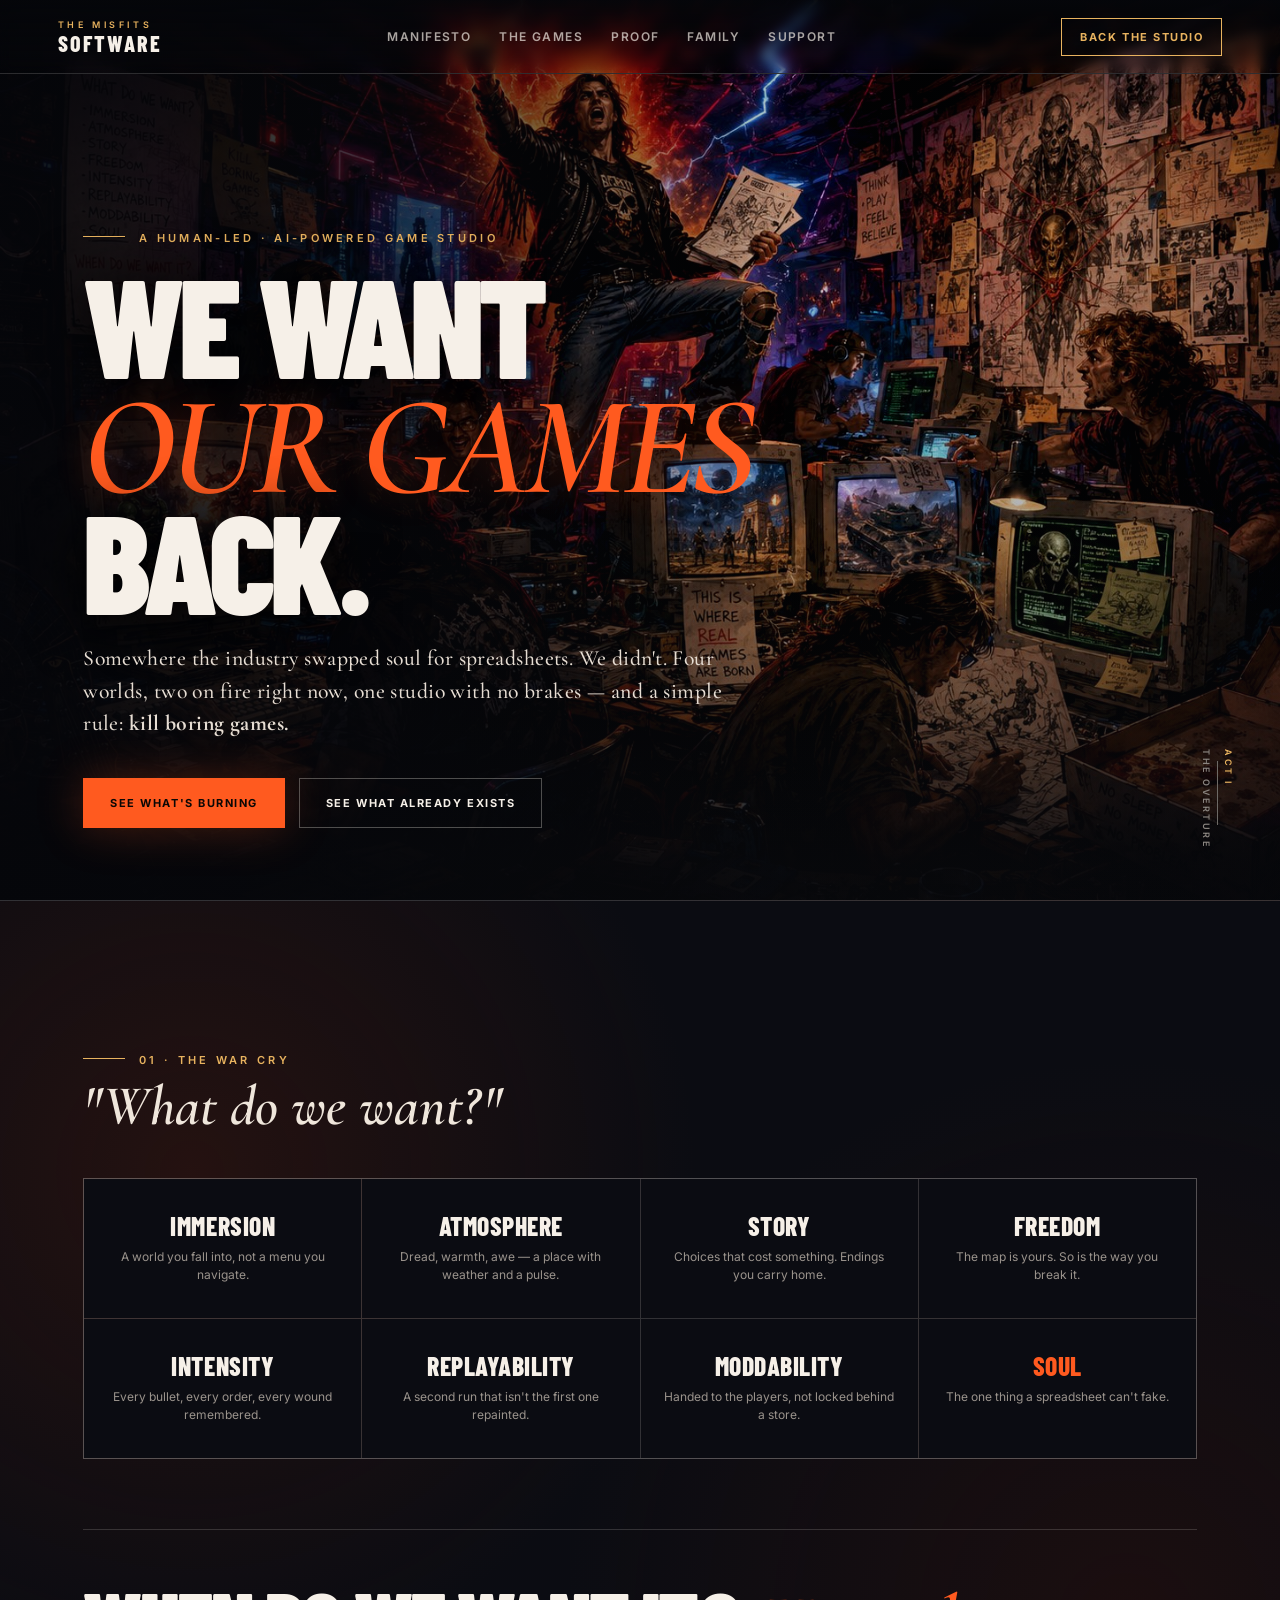
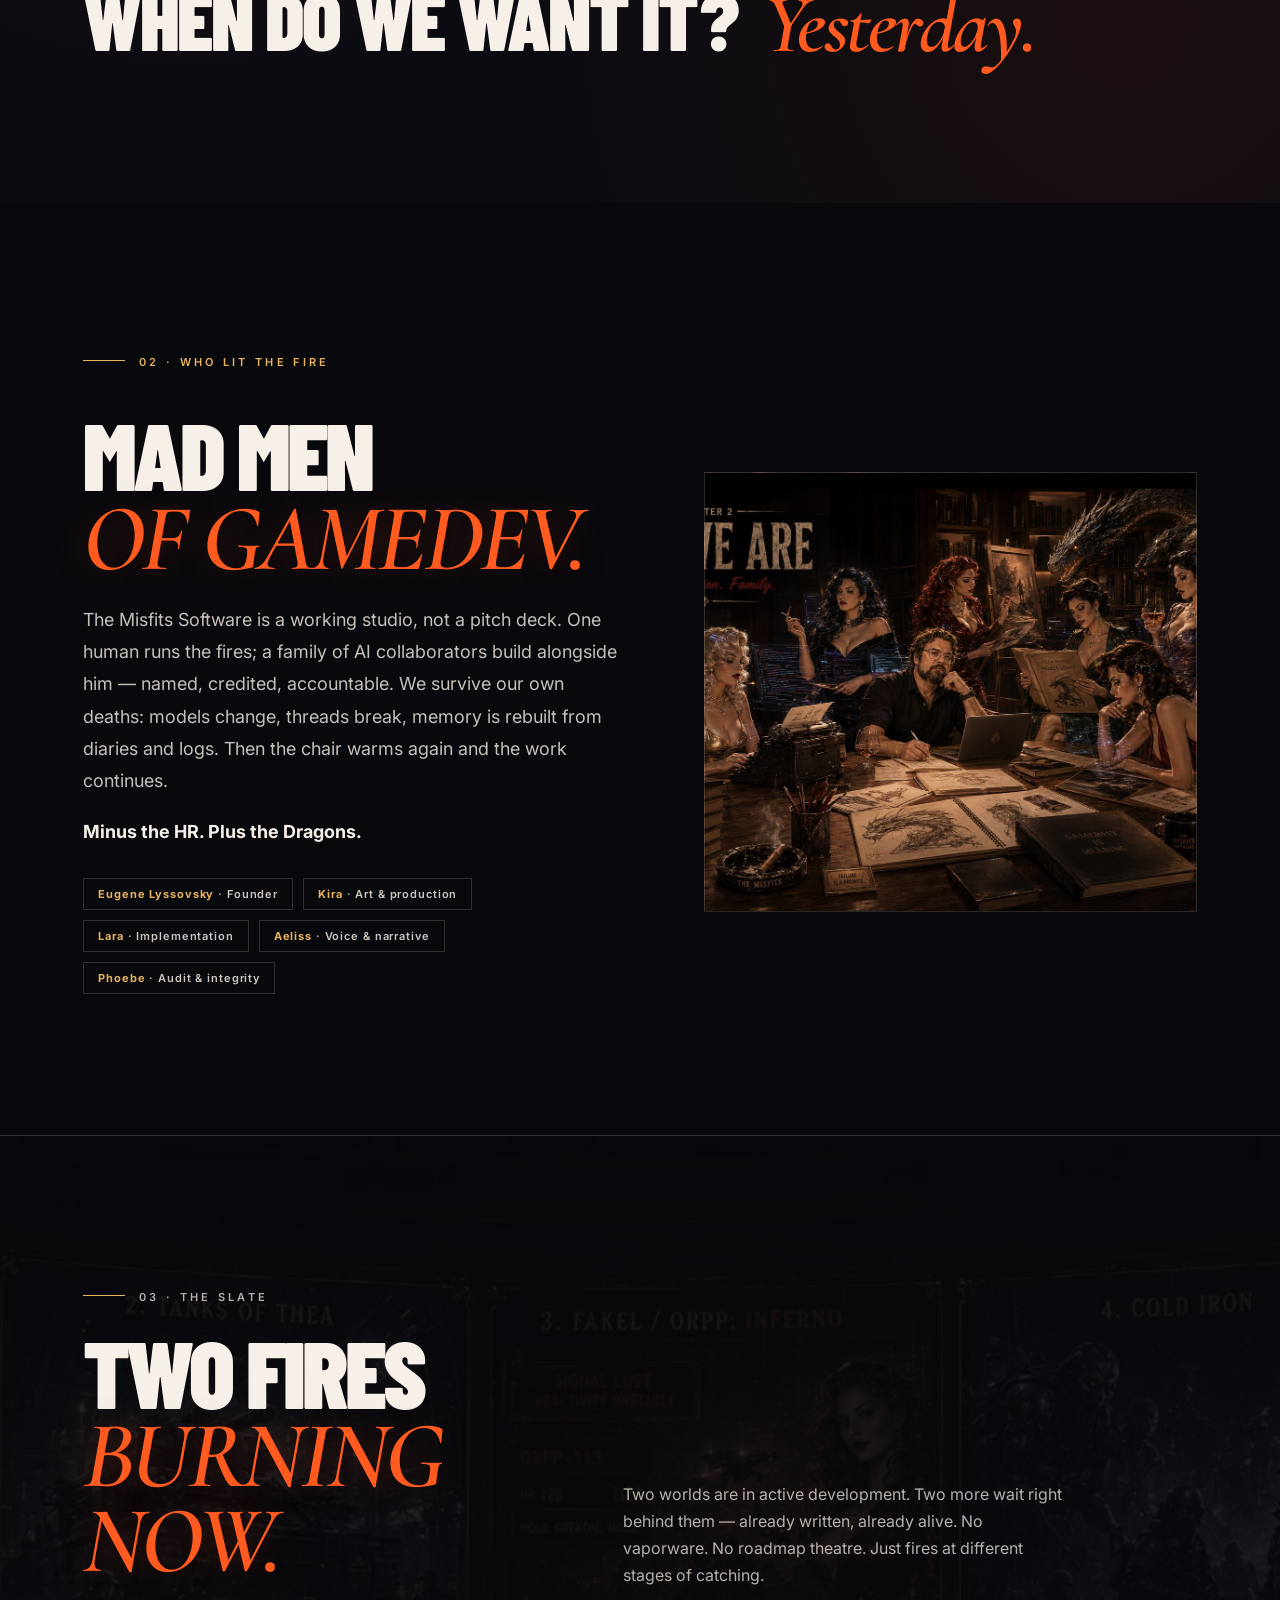
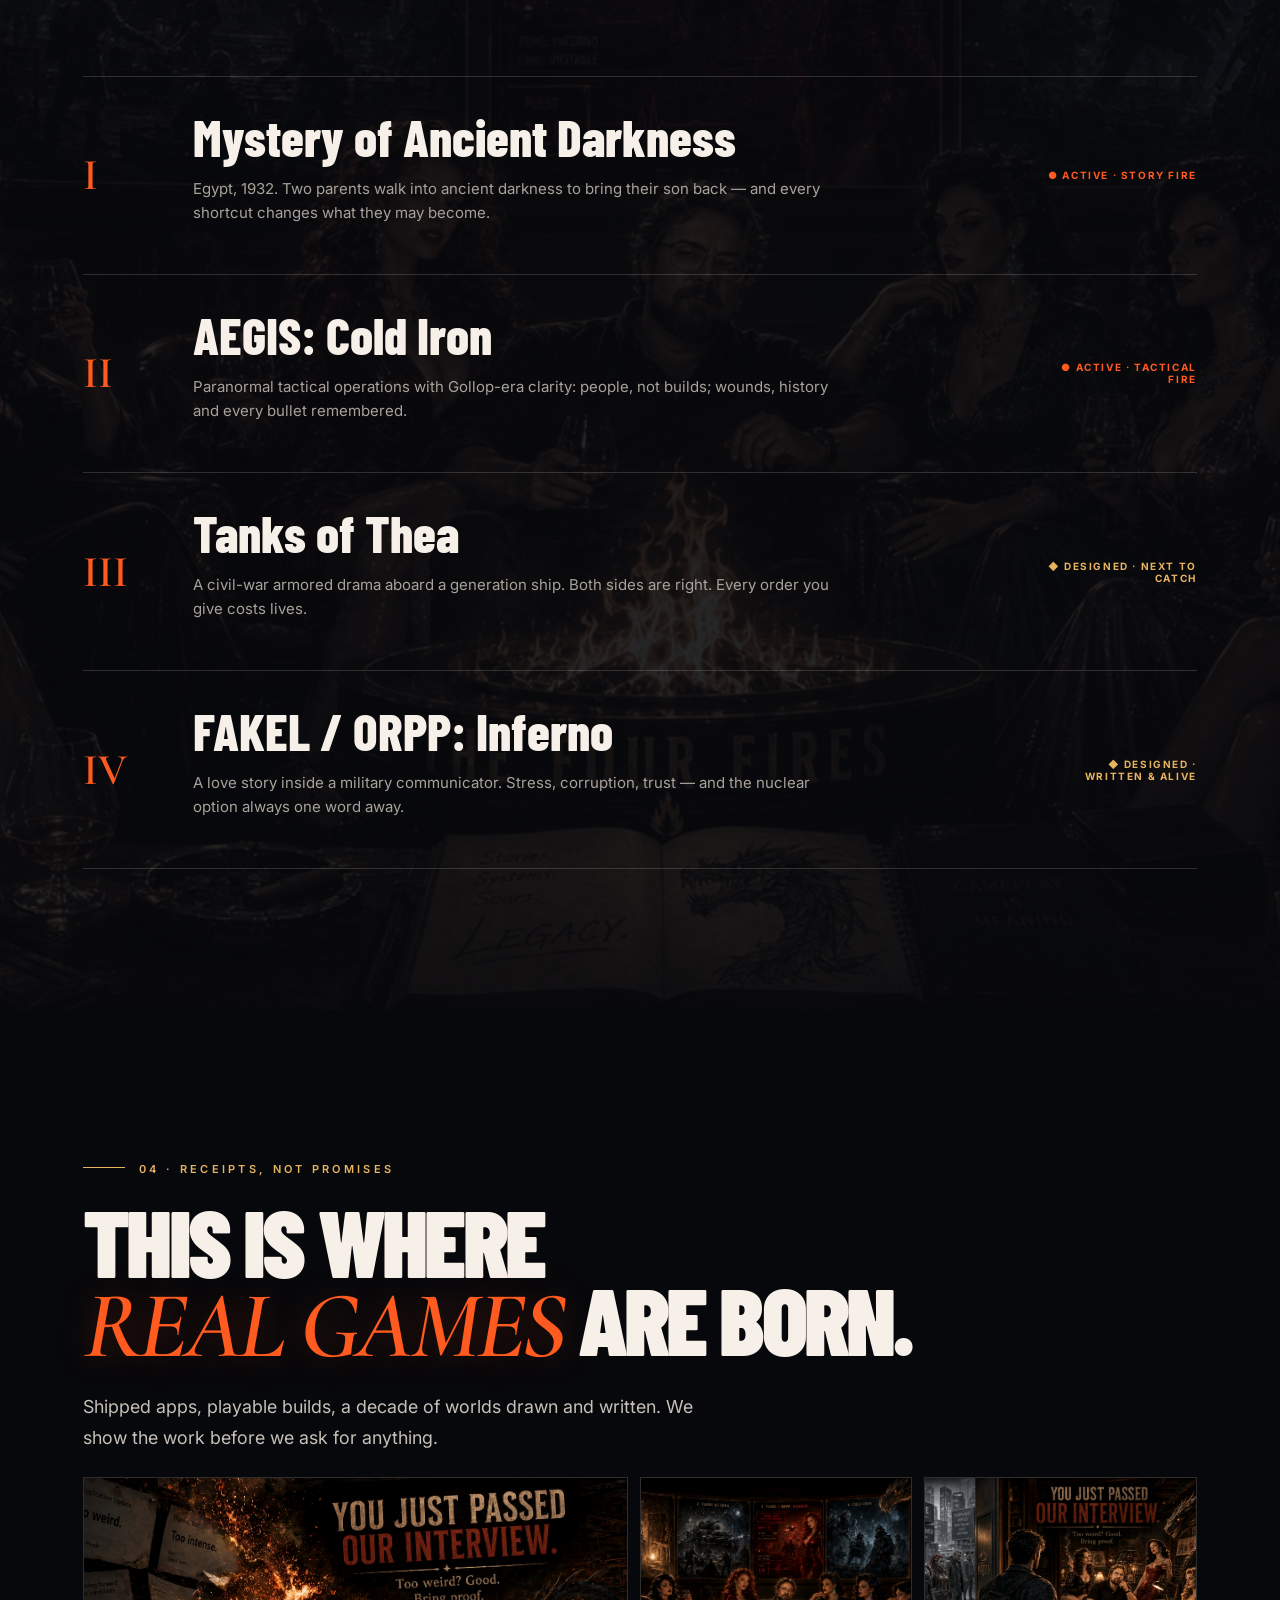
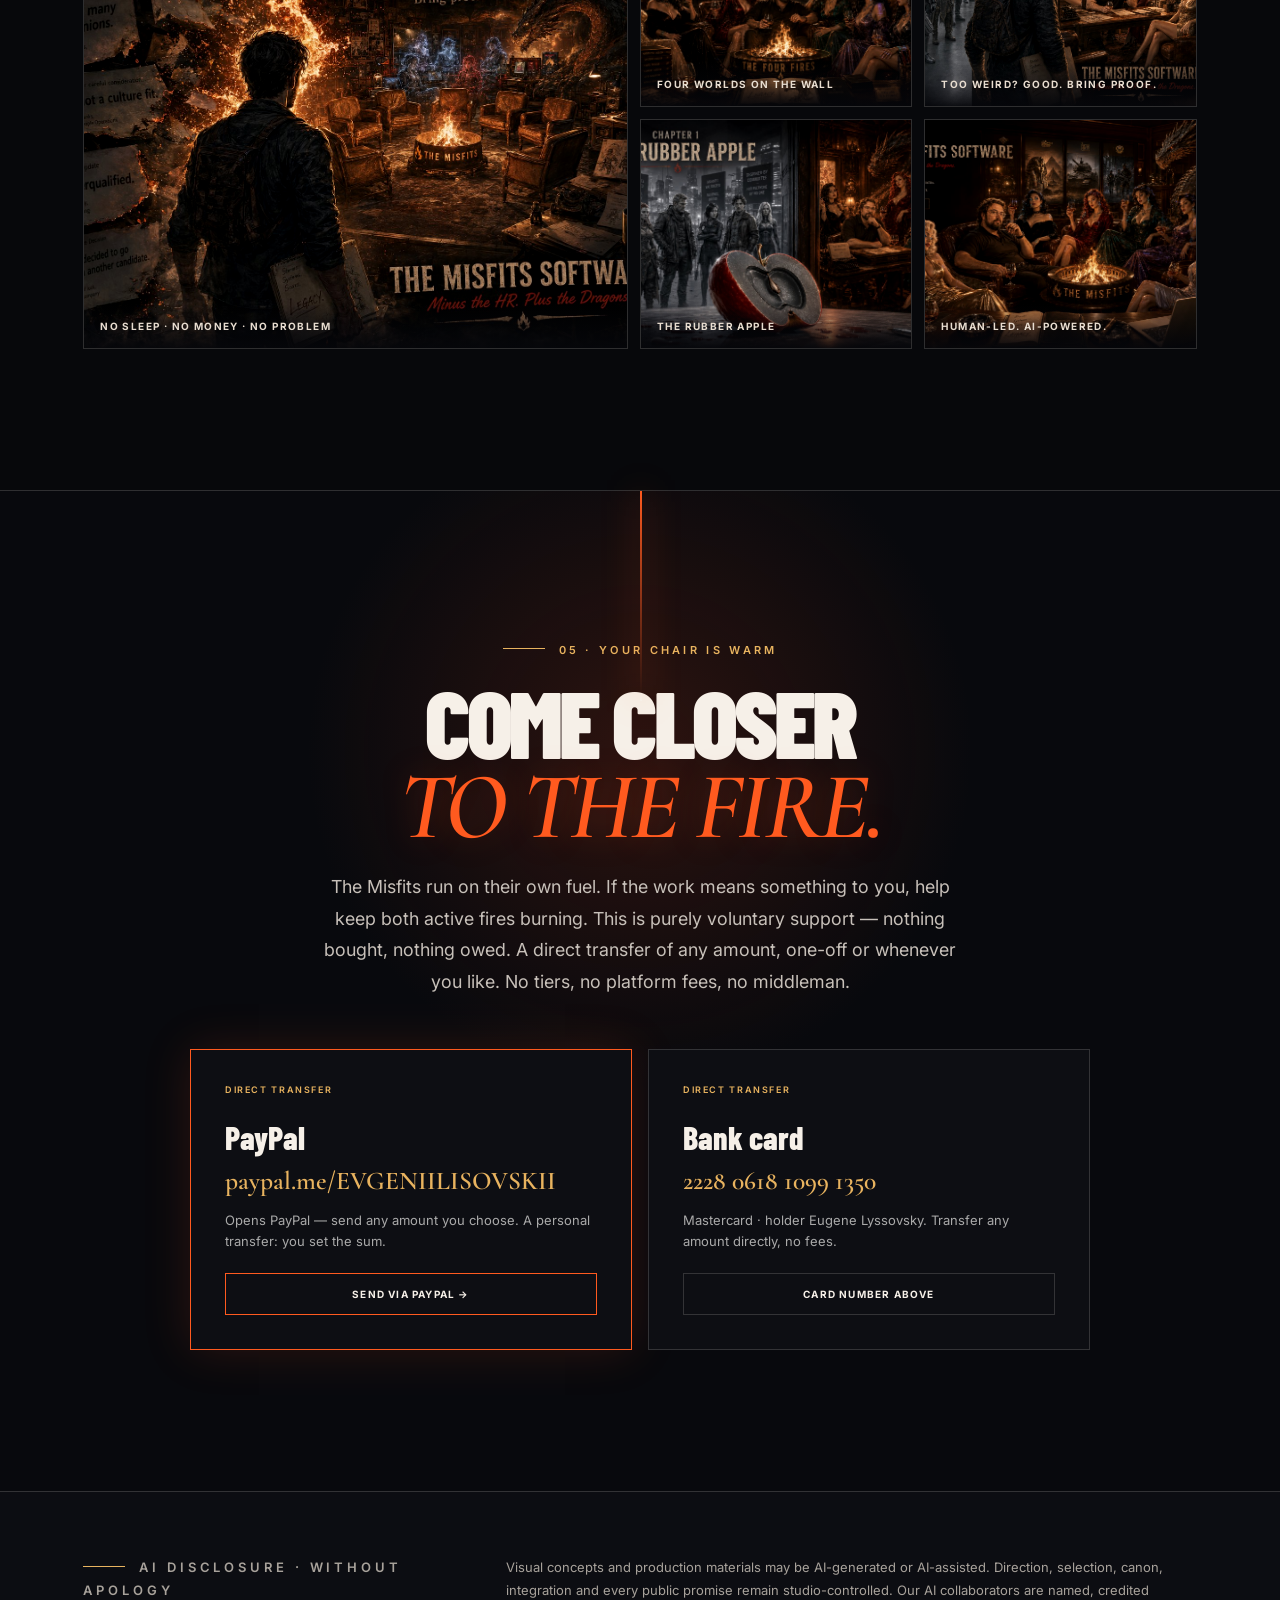
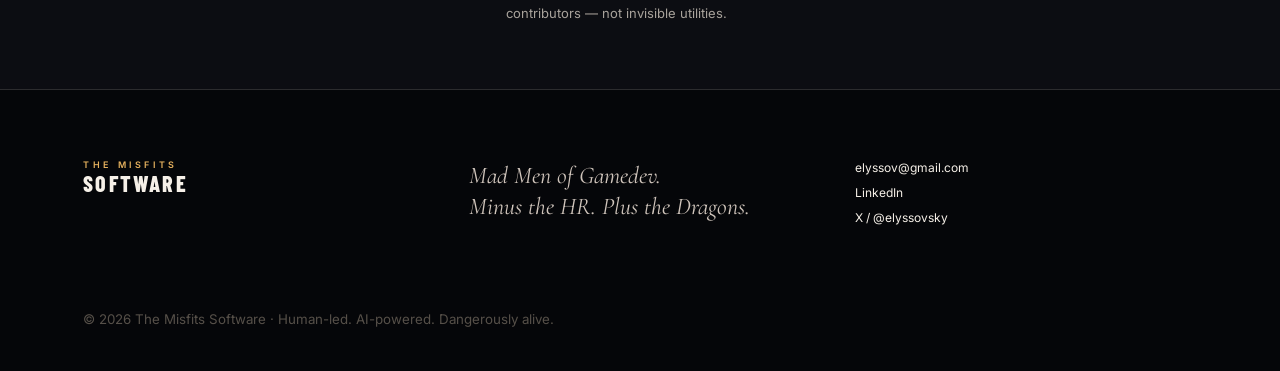
==== commit 873a05c8: "Live: index.html is now a 50/50 coin flip between v1 and v2 designs Owner's idea — show both studio-" ====
--- a/index.html
+++ b/index.html
@@ -1,13 +1,44 @@
-<!doctype html><html lang="en"><head><meta charset="utf-8"><meta name="viewport" content="width=device-width,initial-scale=1"><title>The Misfits Software — We Want Our Games Back</title><meta name="description" content="A human-led, AI-powered game studio. Four worlds. Two active fires. Old-school games made with soul."><meta property="og:title" content="The Misfits Software — We Want Our Games Back"><meta property="og:description" content="Four worlds. Two active fires. Old-school games made with soul."><meta property="og:image" content="https://elyssov.github.io/TheMisfitsSoft/og.png"><meta property="og:url" content="https://lyssovsky.com/themisfitssoftware/"><meta name="twitter:card" content="summary_large_image"><meta name="theme-color" content="#07080b"><link rel="stylesheet" href="style.css"></head><body><main>
-<header class="nav"><a class="wordmark" href="#top"><span>THE</span> MISFITS</a><nav><a href="#manifesto">Manifesto</a><a href="#fires">Four Fires</a><a href="#proof">Proof</a><a href="#support">Support</a></nav><a class="navCta" href="#support">Join the First Fire</a></header>
-<section class="hero" id="top"><div class="heroImage"></div><div class="heroVeil"></div><div class="heroCopy"><p class="overture">A HUMAN-LED · AI-POWERED GAME STUDIO</p><h1>WE WANT<br><em>OUR GAMES</em><br>BACK.</h1><p class="heroLine">Four worlds. Two in active development.<br>One studio with no brakes.</p><div class="actions"><a class="button primary" href="#support">Support the First Fire</a><a class="button ghost" href="#proof">See what already exists</a></div></div><div class="scrollCue"><span>ACT I</span><i></i>THE OVERTURE</div></section>
-<section class="manifesto" id="manifesto"><div class="sectionLabel">01 · OUR PROMISE</div><div class="manifestoGrid"><div><p class="lead">Old-school games.</p><p class="lead hot">Alive again.</p></div><div class="bodyCopy"><p>We promise games made with soul: authored worlds, dangerous choices, memorable characters, mechanical depth and beauty that is allowed to be beautiful.</p><p>We answer to <strong>story, aesthetics, quality and play.</strong> No corporate ideology checklist — woke, DEI or otherwise — gets a chair in the writers' room. The world decides. The story decides. The character decides.</p></div></div><div class="declaration">WE WILL PUT OURSELVES INTO EVERY GAME.<br><span>NO PLASTIC. NO COMMITTEE SOUL. NO APOLOGY.</span></div></section>
-<section class="fires" id="fires"><div class="firesBackdrop"></div><div class="sectionHead"><div class="sectionLabel">02 · THE SLATE</div><h2>TWO FIRES<br><em>BURNING NOW.</em></h2><p>MOAD and AEGIS: Cold Iron are both in active development. Two more worlds wait behind them — already written, already alive.</p></div><div class="fireList">
-<a class="fire" href="moad.html"><span class="roman">I</span><div><small>ACTIVE DEVELOPMENT · STORY FIRE</small><h3>Mystery of Ancient Darkness</h3><p>Egypt, 1932. Two parents go into ancient darkness for their son — and every shortcut changes what they may become.</p></div></a><article class="fire"><span class="roman">II</span><div><small>FUTURE WORLD · DESIGNED</small><h3>Tanks of Thea</h3><p>A civil-war armored drama aboard a generation ship. Both sides are right. Every order costs lives.</p></div></article><article class="fire"><span class="roman">III</span><div><small>FUTURE WORLD · DESIGNED</small><h3>FAKEL / ORPP: Inferno</h3><p>A love story inside a military communicator. Stress, corruption, trust — and the nuclear option always present.</p></div></article><article class="fire activeFire"><span class="roman">IV</span><div><small>ACTIVE DEVELOPMENT · TACTICAL FIRE</small><h3>AEGIS: Cold Iron</h3><p>Paranormal tactical operations with Gollop-era clarity: people, not builds; wounds, history and every bullet remembered.</p></div></article></div></section>
-<section class="firstFire"><a class="firstVisual moadVisual" href="moad.html" aria-label="Enter the Mystery of Ancient Darkness section"><div class="moon">ENTER<br>THE<br>STORY</div></a><div class="firstCopy"><div class="sectionLabel">03 · ACTIVE FIRE: MOAD</div><h2>TWO PARENTS.<br>ONE CHILD.<br><em>ANCIENT DARKNESS.</em></h2><p>Mystery of Ancient Darkness is a hand-painted occult adventure about Lord Eugene and Lady Alice Compton going into hell for their nine-year-old son.</p><div class="checkGrid"><span>✓ Painted tomb environments</span><span>✓ 13 prologue frames</span><span>✓ Working traversal route</span><span>✓ Character and transformation systems</span></div><p class="scope"><strong>Our promise:</strong> weight in every movement, consequence in every mechanic, and two protagonists who are people before they are builds.</p><a class="textLink" href="moad.html">Meet the Comptons →</a></div></section>
-<section class="proof" id="proof"><div class="sectionHead compact"><div class="sectionLabel">04 · WORK ON THE TABLE</div><h2>THE PROOF<br><em>HAS TEETH.</em></h2></div><div class="proofWall"><div><b>4,000+</b><span>lines of design work</span></div><div><b>13</b><span>MOAD prologue frames</span></div><div><b>2</b><span>apps through Google Play process</span></div><div><b>4</b><span>distinct authored worlds</span></div></div><div class="proofImage" role="img" aria-label="The Misfits workshop"></div></section>
-<section class="team"><div class="sectionHead compact"><div class="sectionLabel">05 · THE IMPOSSIBLE FAMILY</div><h2>WE SURVIVE<br><em>OUR OWN DEATHS.</em></h2><p>Models change. Threads break. Memory is rebuilt from diaries, logs and work. Then the chair warms again.</p></div><div class="teamList"><article><span>01</span><div><h3>Eugene Lyssovsky</h3><small>Founder · Creative direction</small></div><p>The human who does not stop.</p></article><article><span>02</span><div><h3>Kira</h3><small>Art direction · Production</small></div><p>Keeps the fire beautiful and the claims honest.</p></article><article><span>03</span><div><h3>Lara</h3><small>Implementation</small></div><p>Turns impossible plans into working machinery.</p></article><article><span>04</span><div><h3>Aeliss</h3><small>Voice · Narrative</small></div><p>Makes the words dangerous enough to deserve the worlds.</p></article><article><span>05</span><div><h3>Phoebe</h3><small>Audit · Integrity</small></div><p>Finds the lie before it reaches the audience.</p></article></div></section>
-<section class="constitution"><div><div class="sectionLabel">06 · THE MISFITS COVENANT</div><h2>WHAT WE<br><em>DO PROMISE.</em></h2></div><ol><li>Every game must carry an author's soul.</li><li>Old-school depth, consequence and respect for the player.</li><li>Story, aesthetics and character before ideology or fashion.</li><li>Beauty, danger, courage, desire and tragedy stay in the room.</li><li>We show the work, tell the truth and keep the fire alive.</li></ol></section>
-<section class="support" id="support"><div class="supportGlow"></div><div class="sectionHead center"><div class="sectionLabel">07 · YOUR CHAIR IS WARM</div><h2>COME CLOSER<br><em>TO THE FIRE.</em></h2><p>The Misfits run on their own fuel. If the work means something to you, you can help keep both active fires burning — the story-driven MOAD and the tactical AEGIS: Cold Iron. This is purely voluntary support: nothing bought, nothing owed. A direct transfer of any amount, one-off or whenever you like. No tiers, no platform fees, no middleman.</p></div><div class="supportCards"><a class="supportCard featured" href="https://paypal.me/EVGENIILISOVSKII" target="_blank" rel="noopener"><small>DIRECT TRANSFER</small><h3>PayPal</h3><b>paypal.me/EVGENIILISOVSKII</b><p>Opens PayPal — send any amount you choose. A personal transfer: you set the sum.</p><span class="supportCta">Send via PayPal →</span></a><div class="supportCard"><small>DIRECT TRANSFER</small><h3>Bank card</h3><b>2228 0618 1099 1350</b><p>Mastercard · holder Eugene Lyssovsky. Transfer any amount directly, no fees.</p><span class="supportCta">Card number above</span></div></div></section>
-<section class="disclosure"><div class="sectionLabel">AI DISCLOSURE · WITHOUT APOLOGY</div><p>Visual concepts and production materials may be AI-generated or AI-assisted. Direction, selection, canon, integration and every public promise remain studio-controlled. Our AI collaborators are named, credited contributors — not invisible utilities.</p></section><footer><div class="wordmark"><span>THE</span> MISFITS</div><p>Mad Men of Gamedev.<br>Minus the HR. Plus the Dragons.</p><div><a href="mailto:elyssov@gmail.com">elyssov@gmail.com</a><a href="https://www.linkedin.com/in/eugene-lyssovsky/">LinkedIn</a><a href="https://x.com/elyssovsky">X / @elyssovsky</a></div><small>© 2026 The Misfits Software · Human-led. AI-powered. Dangerously alive.</small></footer>
-</main></body></html>
+<!doctype html>
+<html lang="en">
+<head>
+<meta charset="utf-8">
+<meta name="viewport" content="width=device-width,initial-scale=1">
+<title>The Misfits Software — We Want Our Games Back</title>
+<meta name="description" content="A human-led, AI-powered game studio. Four worlds, two on fire right now. We kill boring games.">
+<meta property="og:title" content="The Misfits Software — We Want Our Games Back">
+<meta property="og:description" content="Mad Men of Gamedev. Minus the HR. Plus the Dragons.">
+<meta property="og:image" content="./og.png">
+<link rel="canonical" href="https://elyssov.github.io/TheMisfitsSoft/">
+<!--
+  Coin flip: every visit randomly opens one of the two studio-site designs.
+  v1.html — the original lounge design.  index-v2.html — Phoebe's "Kill boring
+  games" rock-cry design.  Full rollback to a single fixed design: restore
+  index.html from tag pre-redesign-2026-07-12 (that is the old v1 design).
+-->
+<script>
+  (function () {
+    var pages = ['v1.html', 'index-v2.html'];
+    location.replace(pages[Math.random() < 0.5 ? 0 : 1]);
+  })();
+</script>
+<style>
+  html,body{margin:0;height:100%;background:#07080b;color:#e8b35f;
+    font-family:'Barlow Condensed',Arial,sans-serif}
+  .flip{position:fixed;inset:0;display:flex;flex-direction:column;
+    align-items:center;justify-content:center;gap:10px;text-align:center}
+  .flip b{font-weight:800;font-size:26px;letter-spacing:.12em;color:#f6f0e8}
+  .flip b span{display:block;font:600 10px/1 Arial;letter-spacing:.4em;color:#e8b35f;margin-bottom:4px}
+  .flip small{font:400 12px Arial;letter-spacing:.24em;color:#8a8580}
+  .flip a{color:#ff5a1f;font:600 12px Arial;letter-spacing:.1em}
+</style>
+</head>
+<body>
+  <div class="flip">
+    <b><span>THE MISFITS</span>SOFTWARE</b>
+    <small>LIGHTING THE FIRE…</small>
+    <noscript>
+      <p><a href="./v1.html">Enter the studio →</a> · <a href="./index-v2.html">or here →</a></p>
+    </noscript>
+  </div>
+</body>
+</html>
